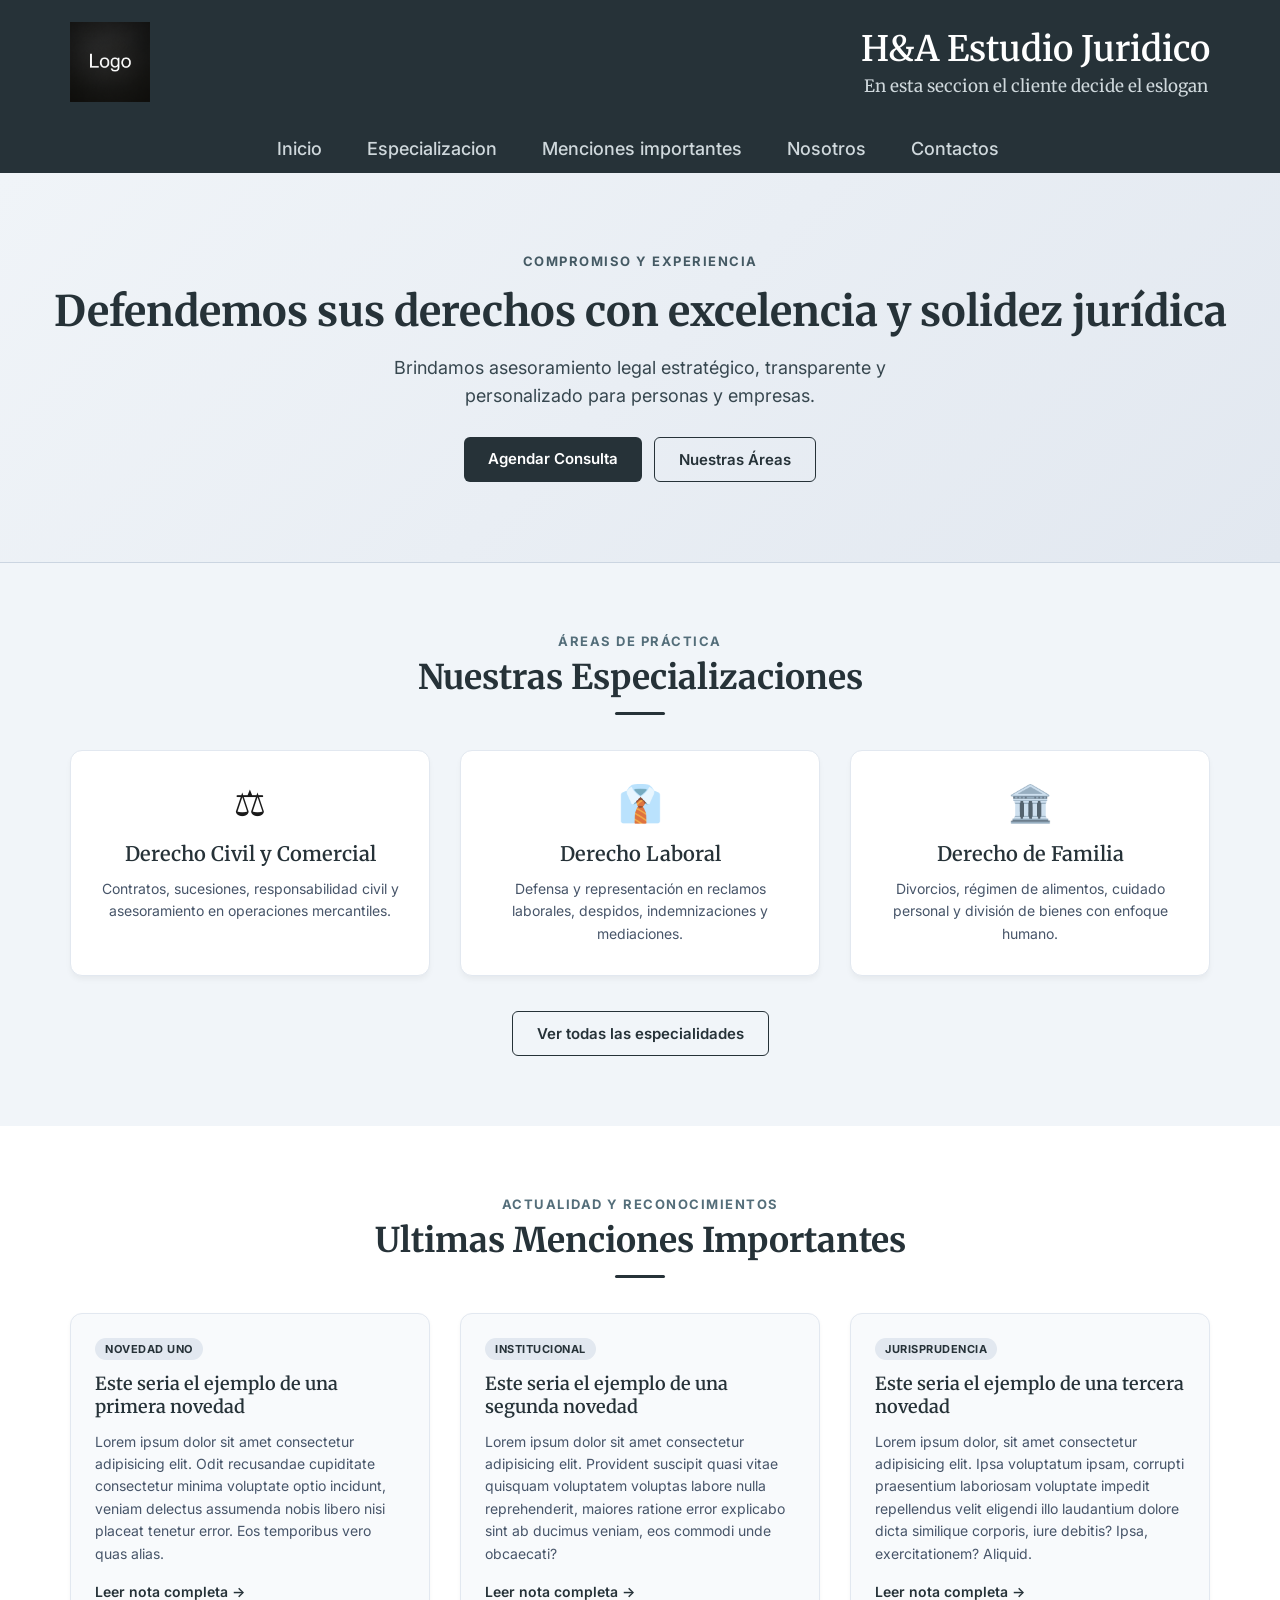
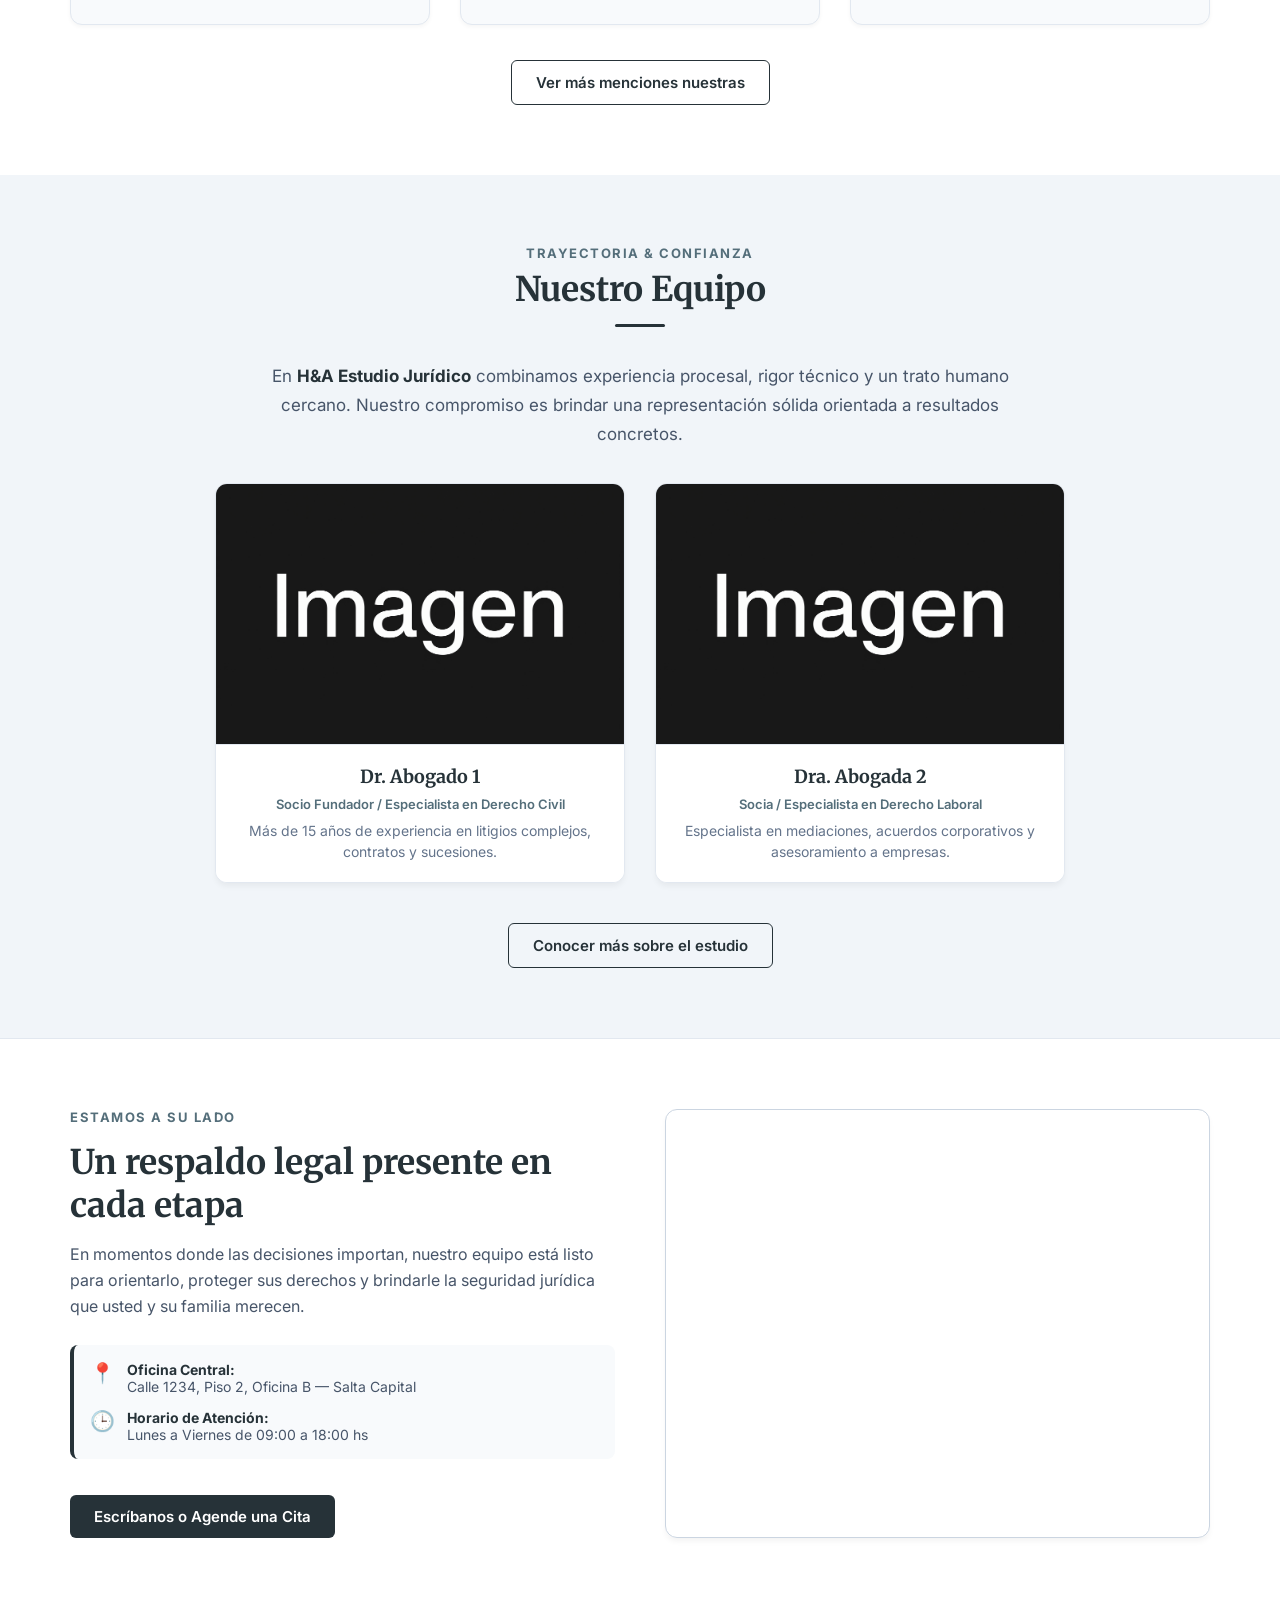
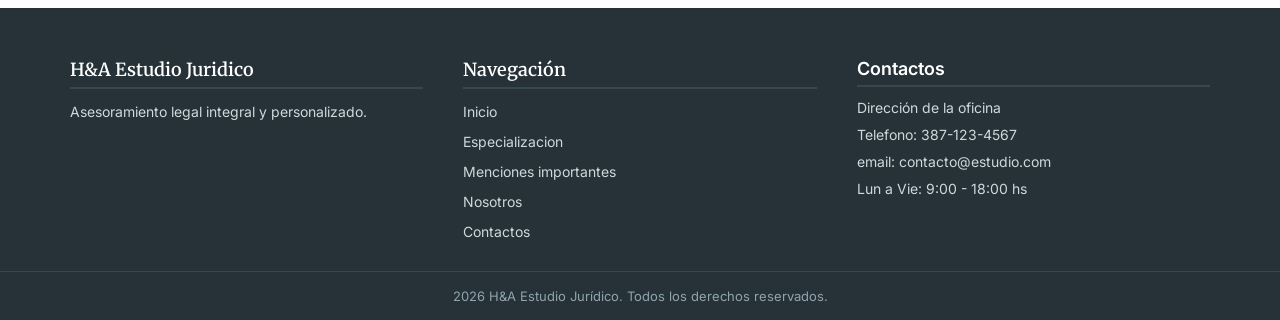
==== index.html @ c3a7819d "Solo cambio de carpetas" ====
<!DOCTYPE html>
<html lang="es">
<head>
    <meta charset="UTF-8">
    <meta name="viewport" content="width=device-width, initial-scale=1.0">
    <link rel="preconnect" href="https://fonts.googleapis.com">
    <link rel="preconnect" href="https://fonts.gstatic.com" crossorigin>
    <link href="https://fonts.googleapis.com/css2?family=Inter:wght@400;500;600&family=Merriweather:wght@400;700&display=swap" rel="stylesheet">
    <link rel="stylesheet" href="css/style.css">
    <title>HyA Estudio Juridico</title>
</head>
<body>
    <!--Header-->
    <header class="main-header">
        <div class="header-top">
            <div class="logo-container">
                <img src="images/Logo.jpeg" alt="Logo">
                <div class="titles">
                    <h1>H&A Estudio Juridico</h1>
                    <h2>En esta seccion el cliente decide el eslogan</h2>
                </div>
            </div>
        </div>
        <nav class="main-nav">
            <ul>
                <li><a href="" title="Enlace a Inicio">Inicio</a></li>
                <li><a href="" title="Enlace a Especializacion">Especializacion</a></li>
                <li><a href="" title="Enlace a Menciones Importantes">Menciones importantes</a></li>
                <li><a href="" title="Enlace a Nosotros">Nosotros</a></li>
                <li><a href="" title="Enlace a Contactos">Contactos</a></li>
            </ul>
        </nav>
    </header>

    <!--Cuerpo del sitio web-->
    <main>
    <!--Seccion hero de inicio-->
        <section class="hero" id="inicio">
            <div class="hero-container">
                <!--Cuerpo principal de atencion-->
                <div class="hero-content">
                    <span class="hero-tagline">Compromiso y Experiencia</span>
                    <h2 class="hero-title">Defendemos sus derechos con excelencia y solidez jurídica</h2>
                    <p class="hero-description">Brindamos asesoramiento legal estratégico, transparente y personalizado para personas y empresas.</p>
                    <!--Botones de accion-->
                    <div class="hero-actions">
                        <a href="#contacto" class="btn btn-primary">Agendar Consulta</a>
                        <a href="#especializacion" class="btn btn-secondary">Nuestras Áreas</a>
                    </div>
                </div>
            </div>
        </section>
        <!--Seccion de especializaciones-->
        <section class="services-preview-section">
            <div class="section-container">
                <div class="section-header">
                <span class="section-subtitle">Áreas de Práctica</span>
                <h2 class="section-title">Nuestras Especializaciones</h2>
                <div class="title-divider"></div>
            </div>
                <!-- Grilla con las áreas principales -->
                 <div class="services-grid">
                    <article class="service-card">
                        <div class="service-icon">⚖️</div>
                        <h3 class="service-title">Derecho Civil y Comercial</h3>
                        <p class="service-text">Contratos, sucesiones, responsabilidad civil y asesoramiento en operaciones mercantiles.</p>
                    </article>

                    <article class="service-card">
                        <div class="service-icon">👔</div>
                        <h3 class="service-title">Derecho Laboral</h3>
                        <p class="service-text">Defensa y representación en reclamos laborales, despidos, indemnizaciones y mediaciones.</p>
                    </article>

                    <article class="service-card">
                        <div class="service-icon">🏛️</div>
                        <h3 class="service-title">Derecho de Familia</h3>
                        <p class="service-text">Divorcios, régimen de alimentos, cuidado personal y división de bienes con enfoque humano.</p>
                    </article>
                </div>
                <!--Botón a la pagina especializacion-->
                <div class="section-cta-center">
                        <a href="especializacion.html" class="btn btn-secondary">Ver todas las especialidades</a>
                </div>
            </div>
        </section>
        <!--Seccion de menciones importantes-->
        <section class="mentions-preview-section" id="menciones">
        <div class="section-container"> 
            <!-- Encabezado de sección unificado -->
            <div class="section-header">
                <span class="section-subtitle">Actualidad y Reconocimientos</span>
                <h2 class="section-title">Ultimas Menciones Importantes</h2>
                <div class="title-divider"></div>
            </div>
            <!-- Grilla de Tarjetas -->
            <div class="mentions-grid">
                <!-- Tarjeta 1 -->
                <article class="mention-card">
                    <span class="card-badge">Novedad uno</span>
                    <h3 class="card-title">Este seria el ejemplo de una primera novedad</h3>
                    <p class="card-text">
                        Lorem ipsum dolor sit amet consectetur adipisicing elit. Odit recusandae cupiditate consectetur minima voluptate optio incidunt, veniam delectus assumenda nobis libero nisi placeat tenetur error. Eos temporibus vero quas alias.
                    </p>
                    <a href="menciones.html" class="card-link">Leer nota completa &rarr;</a>
                </article>

                <!-- Tarjeta 2 -->
                <article class="mention-card">
                    <span class="card-badge">Institucional</span>
                    <h3 class="card-title">Este seria el ejemplo de una segunda novedad</h3>
                    <p class="card-text">Lorem ipsum dolor sit amet consectetur adipisicing elit. Provident suscipit quasi vitae quisquam voluptatem voluptas labore nulla reprehenderit, maiores ratione error explicabo sint ab ducimus veniam, eos commodi unde obcaecati?
                    </p>
                    <a href="menciones.html" class="card-link">Leer nota completa &rarr;</a>
                </article>

                <!-- Tarjeta 3 -->
                <article class="mention-card">
                    <span class="card-badge">Jurisprudencia</span>
                    <h3 class="card-title">Este seria el ejemplo de una tercera novedad</h3>
                    <p class="card-text">
                        Lorem ipsum dolor, sit amet consectetur adipisicing elit. Ipsa voluptatum ipsam, corrupti praesentium laboriosam voluptate impedit repellendus velit eligendi illo laudantium dolore dicta similique corporis, iure debitis? Ipsa, exercitationem? Aliquid.
                    </p>
                    <a href="menciones.html" class="card-link">Leer nota completa &rarr;</a>
                </article>

            </div>

            <!-- Botón que conducirá a la página de Menciones completa -->
            <div class="section-cta-center">
                <a href="menciones.html" class="btn btn-secondary">Ver más menciones nuestras</a>
            </div>

        </div>
    </section>

    <!--Seccion de Nosotros-->
    <section class="about-preview-section" id="nosotros">
        <div class="section-container">
            
            <div class="section-header">
                <span class="section-subtitle">Trayectoria & Confianza</span>
                <h2 class="section-title">Nuestro Equipo</h2>
                <div class="title-divider"></div>
            </div>

            <!-- Presentación Institucional Breve -->
            <div class="about-intro">
                <p>
                    En <strong>H&A Estudio Jurídico</strong> combinamos experiencia procesal, rigor técnico y un trato humano cercano. Nuestro compromiso es brindar una representación sólida orientada a resultados concretos.
                </p>
            </div>
            <!-- Grilla de Abogados / Socios -->
            <div class="team-grid">
                <!-- Perfil 1 -->
                <article class="team-card">
                    <div class="team-image-placeholder">
                        <img src="images/Imagen.jpeg" alt="">
                    </div>
                    <div class="team-info">
                        <h3 class="team-name">Dr. Abogado 1</h3>
                        <span class="team-role">Socio Fundador / Especialista en Derecho Civil</span>
                        <p class="team-desc">
                            Más de 15 años de experiencia en litigios complejos, contratos y sucesiones.
                        </p>
                    </div>
                </article>

                <!-- Perfil 2 -->
                <article class="team-card">
                    <div class="team-image-placeholder">
                        <img src="images/Imagen.jpeg" alt="">
                        
                    </div>
                    <div class="team-info">
                        <h3 class="team-name">Dra. Abogada 2</h3>
                        <span class="team-role">Socia / Especialista en Derecho Laboral</span>
                        <p class="team-desc">
                            Especialista en mediaciones, acuerdos corporativos y asesoramiento a empresas.
                        </p>
                    </div>
                </article>

            </div>

            <!-- Botón hacia la página completa -->
            <div class="section-cta-center">
                <a href="nosotros.html" class="btn btn-secondary">Conocer más sobre el estudio</a>
            </div>

        </div>
    </section>

    <!--Seccion de contacto y cierre-->
    <section class="location-closing-section" id="ubicacion">
        <div class="section-container">
            <div class="location-closing-grid">
                <!-- Columna 1: Mensaje institucional, Horarios y Botón -->
                <div class="closing-info">
                    <span class="section-subtitle">Estamos a su lado</span>
                    <h2 class="closing-title">Un respaldo legal presente en cada etapa</h2>
                    <p class="closing-desc">
                        En momentos donde las decisiones importan, nuestro equipo está listo para orientarlo, proteger sus derechos y brindarle la seguridad jurídica que usted y su familia merecen.
                    </p>
                    <!-- Tarjetas de datos rápidos -->
                    <div class="closing-details">
                        <div class="detail-item">
                            <span class="detail-icon">📍</span>
                            <div>
                                <strong>Oficina Central:</strong>
                                <p>Calle 1234, Piso 2, Oficina B — Salta Capital</p>
                            </div>
                        </div>
                        <div class="detail-item">
                            <span class="detail-icon">🕒</span>
                            <div>
                                <strong>Horario de Atención:</strong>
                                <p>Lunes a Viernes de 09:00 a 18:00 hs</p>
                            </div>
                        </div>
                    </div>
                    <div class="closing-action">
                        <a href="contacto.html" class="btn btn-primary">Escríbanos o Agende una Cita</a>
                    </div>
                </div>
                <!-- Columna 2: Mapa interactivo / responsivo -->
                <div class="map-wrapper">
                    <!-- Iframe de Google Maps integrado de forma responsive -->
                    <iframe 
                        title="Ubicación de H&A Estudio Jurídico"
                        src="https://www.google.com/maps/embed?pb=!1m18!1m12!1m3!1d3622.1462061989417!2d-65.4128!3d-24.7865!2m3!1f0!2f0!3f0!3m2!1i1024!2i768!4f13.1!3m3!1m2!1s0x0%3A0x0!2zMjTCsDQ3JzExLjQiUyA2NcKwMjQnNDYuMSJX!5e0!3m2!1ses!2sar!4v1620000000000!5m2!1ses!2sar" 
                        class="map-frame" 
                        allowfullscreen="" 
                        loading="lazy" 
                        referrerpolicy="no-referrer-when-downgrade">
                    </iframe>
                </div>

            </div>

        </div>
    </section>

    </main>
    <!--Footer-->
    <footer class="main-footer">
        <div class="footer-container">
            <!--Columna 1-->
            <div class="footer-col">
                <h3 class="footer-title">H&A Estudio Juridico</h3>
                <p class="footer-text">Asesoramiento legal integral y personalizado.</p>
            </div>
            <!--Columna 2-->
            <div class="footer-col">
                <h3 class="footer-title">Navegación</h3>
                <ul class="footer-links">
                    <li><a href="">Inicio</a></li>
                    <li><a href="">Especializacion</a></li>
                    <li><a href="">Menciones importantes</a></li>
                    <li><a href="">Nosotros</a></li>
                    <li><a href="">Contactos</a></li>
                </ul>
            </div>
            <!--Columna 3-->
            <div class="footer-col">
                <div class="footer-title">Contactos</div>
                <ul class="footer-contact">
                    <li>Dirección de la oficina</li>
                    <li>Telefono: 387-123-4567</li>
                    <li>email: contacto@estudio.com</li>
                    <li>Lun a Vie: 9:00 - 18:00 hs</li>
                </ul>
            </div>
        </div>
        <!--Parte de derechos reservados-->
        <div class="footer-bottom">
            <p>2026 H&A Estudio Jurídico. Todos los derechos reservados.</p>
        </div>
    </footer>
    </body>
</html>
---- css/style.css ----
/*CONFIGURACIÓN GENERAL*/

* {
    box-sizing: border-box;
    margin: 0;
    padding: 0;
}
:root {
    /* Centralizo colores y fuentes para facilitar cambios globales */
    --color-primary: #263238;
    --color-primary-light: #263238ab;
    --color-bg-header: #959595;
    --color-white: #ffffff;
    --font-heading: 'Merriweather', Georgia, serif;       /* Para h1, h2, h3 y títulos */
    --font-body: 'Inter', system-ui, -apple-system, sans-serif; /* Para párrafos, enlaces y botones */
}

body {
    font-family: var(--font-body);
    background-color:var(--color-white);
    color: #1a1a1a;
    min-height: 100vh;
    display: flex;
    flex-direction: column;
}
h1, h2, h3, .section-title, .hero-title {
    font-family: var(--font-heading);
}
main{
    flex: 1;
}

/*HEADER*/

.main-header {
    width: 100%;
    background-color: var(--color-primary);
    /*border-bottom: 1px solid #a7b450;*/
}


/*PARTE SUPERIOR*/

.header-top {
    max-width: 100%;
    margin: 0 auto;
    padding: 16px 20px;
}

.logo-container {
    display: flex;
    flex-direction: column;
    align-items: center;
    text-align: center;
    gap: 12px;
}

.logo-container img {
    width: 65px;
    height: 65px;
    object-fit: contain;
}


/*TÍTULOS*/
/*Contenedor de titulo y eslogan*/
.titles {
    display: flex;
    flex-direction: column;
    align-items: center;
    text-align: center;
    gap: 4px;
}

.titles h1 {
    font-size: 24px;
    font-weight: 600;
    color: var(--color-white);
    }

.titles h2 {
    font-size: 14px;
    font-weight: 400;
    color: #cfd8dc;
}


/*NAVEGACIÓN*/

.main-nav {
    /*border-top: 1px solid #a7b450;*/
}

.main-nav ul {
    width: 100%;
    margin: 0 auto;
    padding: 0 10px 10px;

    display: flex;
    flex-direction: column;
    align-items: center;
    list-style: none;
    gap: 5px;
}

.main-nav li {
    width: 100%;
    text-align: center;
}

.main-nav a {
    display: block;
    padding: 10px 16px;
    color: #cfd8dc;
    text-decoration: none;
    font-size: 16px;
    font-weight: 500;
    transition: background-color 0.2s ease, color 0.2 ease;
}

.main-nav a:hover {
    color: var(--color-white);
    background-color: var(--color-primary);
}

/*Seccion Hero*/
.hero {
    width: 100%;
    background: linear-gradient(135deg, #f0f4f8 0%, #e2e8f0 100%);
    padding: 50px 20px;
    border-bottom: 1px solid #cbd5e1;
}
.hero-container{
    width: 100%;
    margin: 0 auto;
}
.hero-content{
    display: flex;
    flex-direction: column;
    align-items: center;
    text-align: center;
    gap: 16px;
}
.hero-tagline {
    font-size: 13px;
    font-weight: 700;
    text-transform: uppercase;
    letter-spacing: 1.5px;
    color: #455a64;          /* Tono secundario elegante */
}

.hero-title {
    font-size: 26px;
    font-weight: 700;
    line-height: 1.25;
    color: var(--color-primary);
}

.hero-description {
    font-size: 15px;
    line-height: 1.6;
    color: #37474f;
    max-width: 600px;
}

/* Contenedor de Botones */
.hero-actions {
    display: flex;
    flex-direction: column; /* Botones apilados en celular para facilitar el toque */
    width: 100%;
    gap: 12px;
    margin-top: 10px;
}

/* Estilos base de botones reutilizables */
.btn {
    display: inline-block;
    padding: 12px 24px;
    font-size: 15px;
    font-weight: 600;
    text-decoration: none;
    border-radius: 6px;
    text-align: center;
    transition: transform 0.2s ease, background-color 0.2s ease, color 0.2s ease;
}

.btn:active {
    transform: scale(0.98); /* Microinteracción táctil al presionar */
}

/* Botón primario (destacado) */
.btn-primary {
    background-color: var(--color-primary);
    color: var(--color-white);
}

.btn-primary:hover {
    background-color: #1a2327;
}

/* Botón secundario (bordeado) */
.btn-secondary {
    background-color: transparent;
    color: var(--color-primary);
    border: 1.5px solid var(--color-primary);
}

.btn-secondary:hover {
    background-color: var(--color-primary);
    color: var(--color-white);
}

/*Prevista de especialidades en inicio*/
.services-preview-section {
    width: 100%;
    background-color: #f1f5f9; /* Tono de fondo alternado para separar visualmente */
}
.section-container {
    width: 100%;
    margin: 0 auto;
    padding: 50px 20px;
}

.section-header {
    text-align: center;
    margin-bottom: 35px;
    display: flex;
    flex-direction: column;
    align-items: center; /* Centra el subtítulo, título y la barrita */
    gap: 8px;
}

.section-subtitle {
    font-size: 13px;
    font-weight: 700;
    text-transform: uppercase; /* Fuerza el texto a mayúsculas */
    letter-spacing: 1.5px;
    color: #546e7a;
}

.section-title {
    font-size: 26px;
    font-weight: 700;
    color: var(--color-primary);
    line-height: 1.2;
}

/* Línea decorativa debajo del título */
.title-divider {
    width: 50px;
    height: 3px;
    background-color: var(--color-primary);
    border-radius: 2px;
    margin-top: 6px;
}
.services-grid {
    display: flex;
    flex-direction: column;
    gap: 20px;
    margin-bottom: 35px;
}

.service-card {
    background-color: var(--color-white);
    padding: 30px 24px;
    border-radius: 12px;
    border: 1px solid #e2e8f0;
    box-shadow: 0 4px 6px -1px rgba(0, 0, 0, 0.05);
    display: flex;
    flex-direction: column;
    align-items: center;
    text-align: center;
    gap: 12px;
    transition: transform 0.2s ease, box-shadow 0.2s ease;
}

.service-card:hover {
    transform: translateY(-4px);
    box-shadow: 0 10px 15px -3px rgba(0, 0, 0, 0.1);
}

.service-icon {
    font-size: 36px;
    margin-bottom: 4px;
}

.service-title {
    font-size: 20px;
    font-weight: 600;
    color: var(--color-primary);
}

.service-text {
    font-size: 14px;
    color: #475569;
    line-height: 1.6;
}

.section-cta-center {
    display: flex;
    justify-content: center;
    width: 100%;
}

/*Seccion de menciones index*/
.mentions-preview-section {
    width: 100%;
    background-color: var(--color-white); /* Alterna a blanco tras el fondo gris de Especialidades */
}

.mentions-grid {
    display: flex;
    flex-direction: column; /* Columna única en móviles */
    gap: 20px;
    margin-bottom: 35px;
}

.mention-card {
    background-color: #f8fafc;
    border: 1px solid #e2e8f0;
    border-radius: 12px;
    padding: 24px;
    display: flex;
    flex-direction: column;
    align-items: flex-start; /* Alinea los textos a la izquierda dentro de la card */
    gap: 12px;
    box-shadow: 0 2px 4px rgba(0, 0, 0, 0.04);
    transition: transform 0.2s ease, box-shadow 0.2s ease, border-color 0.2s ease;
}

.mention-card:hover {
    transform: translateY(-4px);
    box-shadow: 0 10px 15px -3px rgba(0, 0, 0, 0.08);
    border-color: #cbd5e1;
}

/* Etiqueta de categoría superior */
.card-badge {
    font-size: 11px;
    font-weight: 700;
    text-transform: uppercase;
    letter-spacing: 0.5px;
    color: var(--color-primary);
    background-color: #e2e8f0;
    padding: 4px 10px;
    border-radius: 20px;
}

.card-title {
    font-size: 18px;
    font-weight: 600;
    color: var(--color-primary);
    line-height: 1.3;
}

.card-text {
    font-size: 14px;
    color: #475569;
    line-height: 1.6;
    flex-grow: 1; /* Asegura que el enlace quede alineado al fondo */
}

.card-link {
    font-size: 14px;
    font-weight: 600;
    color: var(--color-primary);
    text-decoration: none;
    display: inline-flex;
    align-items: center;
    gap: 6px;
    margin-top: 6px;
    transition: color 0.2s ease, gap 0.2s ease;
}

.card-link:hover {
    color: #000000;
    gap: 10px; /* Microinteracción al desplazar la flecha */
}

/*Seccion de nosotros index*/
.about-preview-section {
    width: 100%;
    background-color: #f1f5f9; /* Fondo gris claro alternado */
}

.about-intro {
    max-width: 750px;
    margin: 0 auto 35px;
    text-align: center;
    font-size: 15px;
    line-height: 1.7;
    color: #475569;
}

.about-intro strong {
    color: var(--color-primary);
}

.team-grid {
    display: flex;
    flex-direction: column; /* Columna en móviles */
    gap: 24px;
    margin-bottom: 35px;
}

.team-card {
    background-color: var(--color-white);
    border-radius: 12px;
    border: 1px solid #e2e8f0;
    overflow: hidden;      /* Mantiene la foto encuadrada en los bordes redondeados */
    box-shadow: 0 4px 6px -1px rgba(0, 0, 0, 0.05);
    display: flex;
    flex-direction: column;
    transition: transform 0.2s ease, box-shadow 0.2s ease;
}

.team-card:hover {
    transform: translateY(-4px);
    box-shadow: 0 10px 15px -3px rgba(0, 0, 0, 0.1);
}

/* Espacio reservado para las fotos hasta que el cliente las envíe */
.team-image-placeholder {
    width: 100%;
    height: 220px;
    background-color: #cbd5e1;
    overflow: hidden; /* Corta cualquier excedente de la imagen */
}

.team-image-placeholder img {
    width: 100%;
    height: 100%;
    object-fit: cover; /* Ajusta y recorta la foto proporcionalmente sin deformarla */
    display: block;
}

.team-info {
    padding: 20px;
    background-color: var(--color-white);
    display: flex;
    flex-direction: column;
    gap: 8px;
    text-align: center;
    border-top: 1px solid #e2e8f0;
}
.team-name {
    font-size: 18px;
    font-weight: 700;
    color: var(--color-primary);
}

.team-role {
    font-size: 13px;
    font-weight: 600;
    color: #546e7a;
}

.team-desc {
    font-size: 14px;
    color: #64748b;
    line-height: 1.5;
}

/*Seccion contacto de index*/
.location-closing-section {
    width: 100%;
    background-color: var(--color-white);
    border-top: 1px solid #e2e8f0;
}

.location-closing-grid {
    display: flex;
    flex-direction: column; /* Apilado en móvil: texto arriba, mapa abajo */
    gap: 36px;
}

/* Columna de Información */
.closing-info {
    display: flex;
    flex-direction: column;
    gap: 16px;
}

.closing-title {
    font-size: 26px;
    font-weight: 700;
    color: var(--color-primary);
    line-height: 1.25;
}

.closing-desc {
    font-size: 15px;
    line-height: 1.6;
    color: #475569;
}

/* Bloques de Oficina y Horario */
.closing-details {
    display: flex;
    flex-direction: column;
    gap: 14px;
    margin: 10px 0;
    padding: 16px;
    background-color: #f8fafc;
    border-radius: 8px;
    border-left: 4px solid var(--color-primary);
}

.detail-item {
    display: flex;
    align-items: flex-start;
    gap: 12px;
}

.detail-icon {
    font-size: 20px;
    line-height: 1;
    margin-top: 2px;
}

.detail-item strong {
    display: block;
    font-size: 14px;
    color: var(--color-primary);
}

.detail-item p {
    font-size: 14px;
    color: #475569;
    margin: 0;
}

.closing-action {
    margin-top: 10px;
}

/* Contenedor del Mapa */
.map-wrapper {
    width: 100%;
    height: 320px;
    border-radius: 12px;
    overflow: hidden;
    border: 1px solid #cbd5e1;
    box-shadow: 0 4px 6px -1px rgba(0, 0, 0, 0.05);
}

.map-frame {
    width: 100%;
    height: 100%;
    border: none;
    display: block;
}

/*FOOTER BASE (MOBILE FIRST)*/

.main-footer {
    width: 100%;
    background-color: var(--color-primary); /* Fondo oscuro corporativo */
    color: var(--color-white);
    /*margin-top: 40px;*/                       /* Separación respecto al contenido superior */
}

.footer-container {
    width: 100%;
    padding: 40px 20px 20px;
    /* Layout en móvil: columnas apiladas verticalmente*/
    display: flex;
    flex-direction: column;
    gap: 30px;
}

.footer-col {
    display: flex;
    flex-direction: column;
    gap: 12px;
}

.footer-title {
    font-size: 18px;
    font-weight: 600;
    color: var(--color-white);
    border-bottom: 2px solid #37474f;     /* Línea sutil decorativa bajo cada título */
    padding-bottom: 6px;
    display: inline-block;
}

.footer-text {
    font-size: 14px;
    line-height: 1.6;
    color: #cfd8dc;                        /* Gris claro para no cansar la vista */
}

/* Enlaces del footer */
.footer-links,
.footer-contact {
    list-style: none;
    display: flex;
    flex-direction: column;
    gap: 10px;
}

.footer-links a {
    color: #cfd8dc;
    text-decoration: none;
    font-size: 14px;
    transition: color 0.2s ease, padding-left 0.2s ease;
}

/* Microinteracción al pasar el mouse o tocar */
.footer-links a:hover {
    color: var(--color-white);
    padding-left: 4px;                     /* Pequeño desplazamiento interactivo */
}

/* Lista de contacto */
.footer-contact li {
    font-size: 14px;
    color: #cfd8dc;
    display: flex;
    align-items: center;
    gap: 8px;
}

/* Barra inferior */
.footer-bottom {
    border-top: 1px solid #37474f;        /* Separador visual */
    padding: 16px 20px;
    text-align: center;
}

.footer-bottom p {
    font-size: 13px;
    color: #90a4ae;
}

/*Terminamos el mobile first y aplicamos cambios a pantallas grandes*/

/* A partir de 768px (Tablets y Desktop) */
@media (min-width: 768px) {

    .header-top {
        max-width: 1200px;
        padding: 22px 30px;
    }

    /* Cambiamos el layout a fila: Logo a la izquierda, títulos a la derecha */
    .logo-container {
        flex-direction: row;
        justify-content: space-between;
    }

    .logo-container img {
        width: 80px;
        height: 80px;
    }

    /* Títulos crecen y se mantienen centrados el uno con el otro */
    .titles h1 {
        font-size: 35px;
    }

    .titles h2 {
        font-size: 17px;
    }

    /* La barra de navegación pasa de lista vertical a fila horizontal centrada */
    .main-nav ul {
        max-width: 1200px;
        flex-direction: row;
        justify-content: center;
        padding: 0 30px;
        gap: 0;
    }

    .main-nav li {
        width: auto;
        margin-right: 5px;
    }

    .main-nav a {
        padding: 14px 20px;
        font-size: 18px;
    }

    .main-nav a:hover {
        border-radius: 20px;
    }
    /*Seccion Hero*/
    .hero {
        padding: 80px 30px;
    }
    .hero-container {
        max-width: 1200px;
    }
    .hero-title {
        font-size: 42px; /* Tipografía más imponente en escritorio */
    }
    .hero-description {
        font-size: 18px;
    }
    .hero-actions {
        flex-direction: row;       /* Botones uno al lado del otro */
        justify-content: center;
        width: auto;
    }
    .services-grid {
        display: grid;
        grid-template-columns: repeat(3, 1fr);
        gap: 30px;
    }
    .section-container {
        max-width: 1200px;
        padding: 70px 30px;
    }

    .section-title {
        font-size: 34px; /* Agranda el título en desktop */
    }
    .mentions-grid {
        display: grid;
        grid-template-columns: repeat(3, 1fr);
        gap: 30px;
    }

    .about-intro {
        font-size: 17px;
    }

    /* Grilla de 2 columnas centradas para los socios principales */
    .team-grid {
        display: grid;
        grid-template-columns: repeat(2, 1fr);
        max-width: 850px;
        margin: 0 auto 40px;
        gap: 30px;
    }

    .team-image-placeholder {
        height: 260px; /* Un poco más de altura para pantallas de escritorio */
    }

    /*Seccion contacto en index*/
    .location-closing-grid {
        display: grid;
        grid-template-columns: 1fr 1fr; /* Texto a la izquierda, Mapa a la derecha */
        align-items: center;
        gap: 50px;
    }

    .closing-title {
        font-size: 34px;
    }

    .closing-desc {
        font-size: 16px;
    }

    .map-wrapper {
        height: 100%;
        min-height: 380px; /* Altura generosa a la par del contenido */
    }
    /*Seccion Footer*/
    .footer-container {
        max-width: 1200px;
        margin: 0 auto;
        padding: 50px 30px 30px;
        
        /* En pantallas grandes: distribuye las 3 columnas en una fila */
        flex-direction: row;
        justify-content: space-between;
        align-items: flex-start;
        gap: 40px;
    }

    .footer-col {
        flex: 1; /* Cada una de las 3 columnas toma el mismo ancho disponible */
    }
}
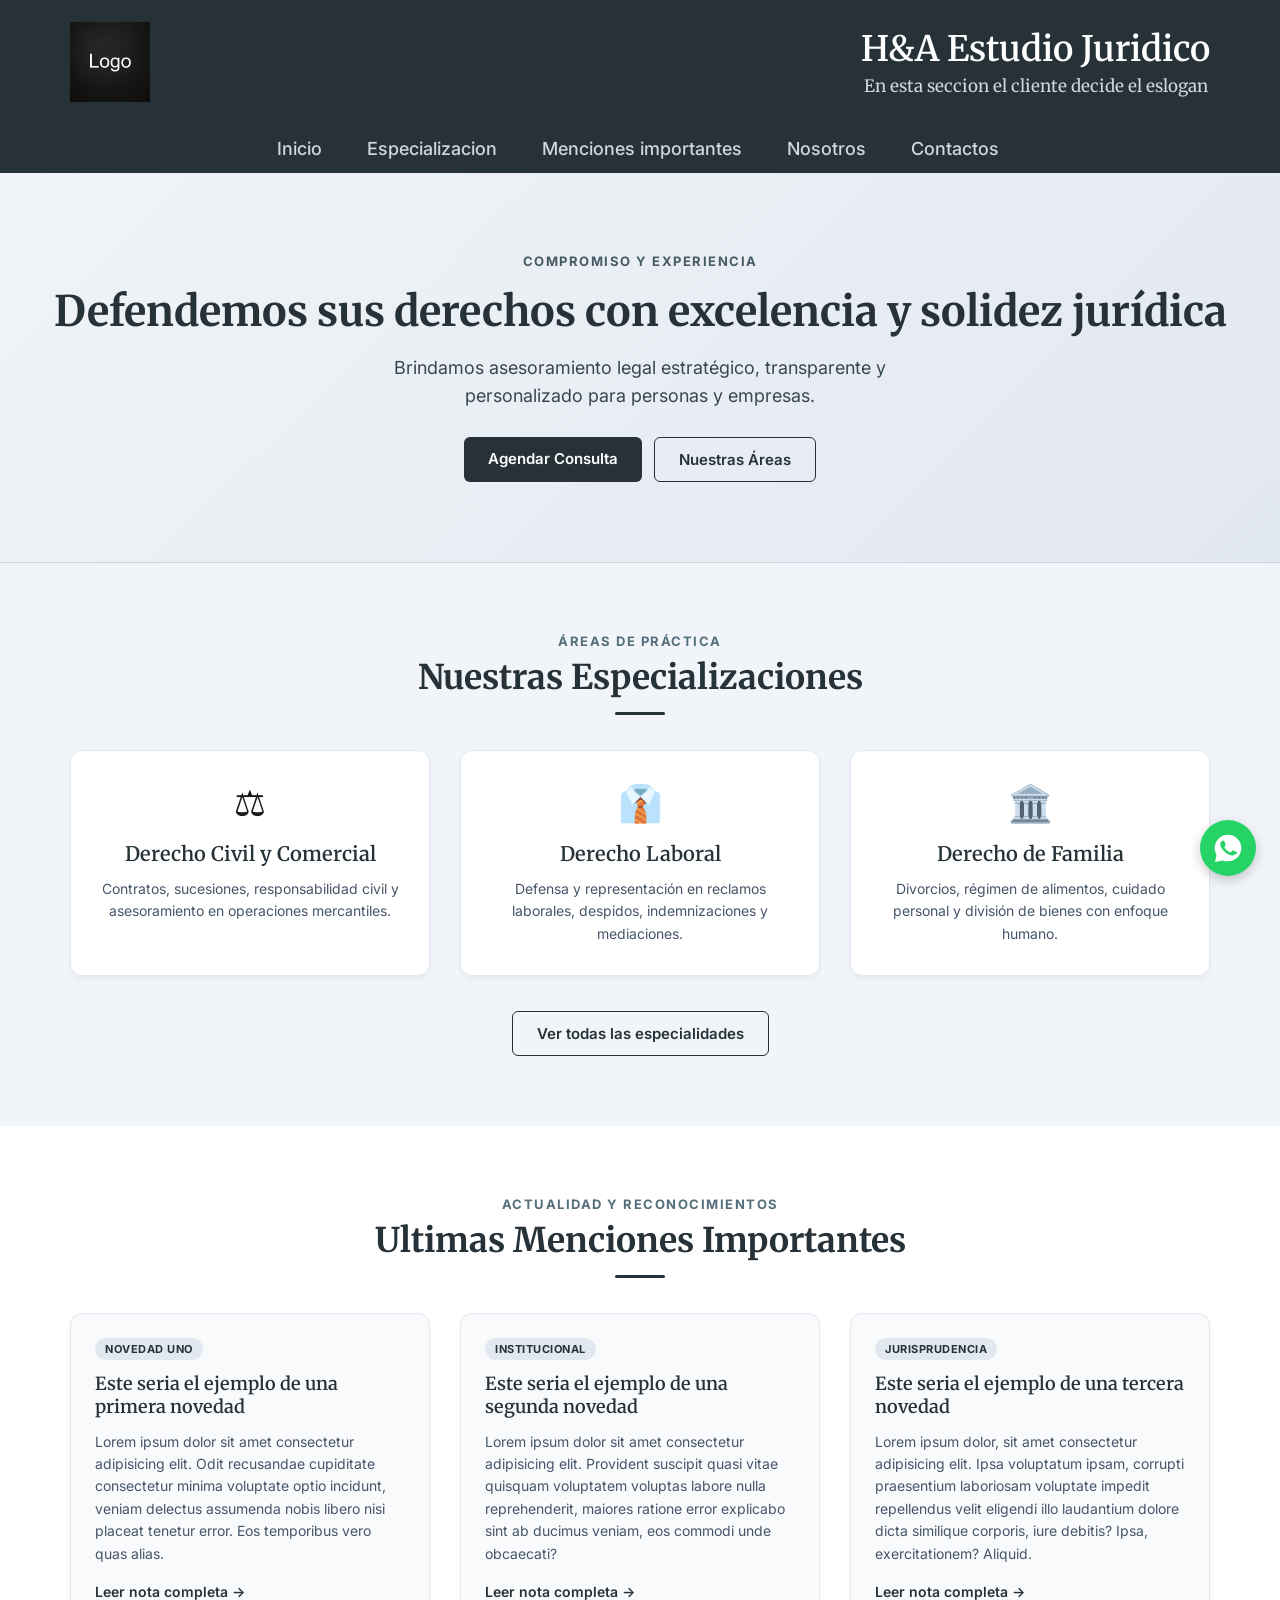
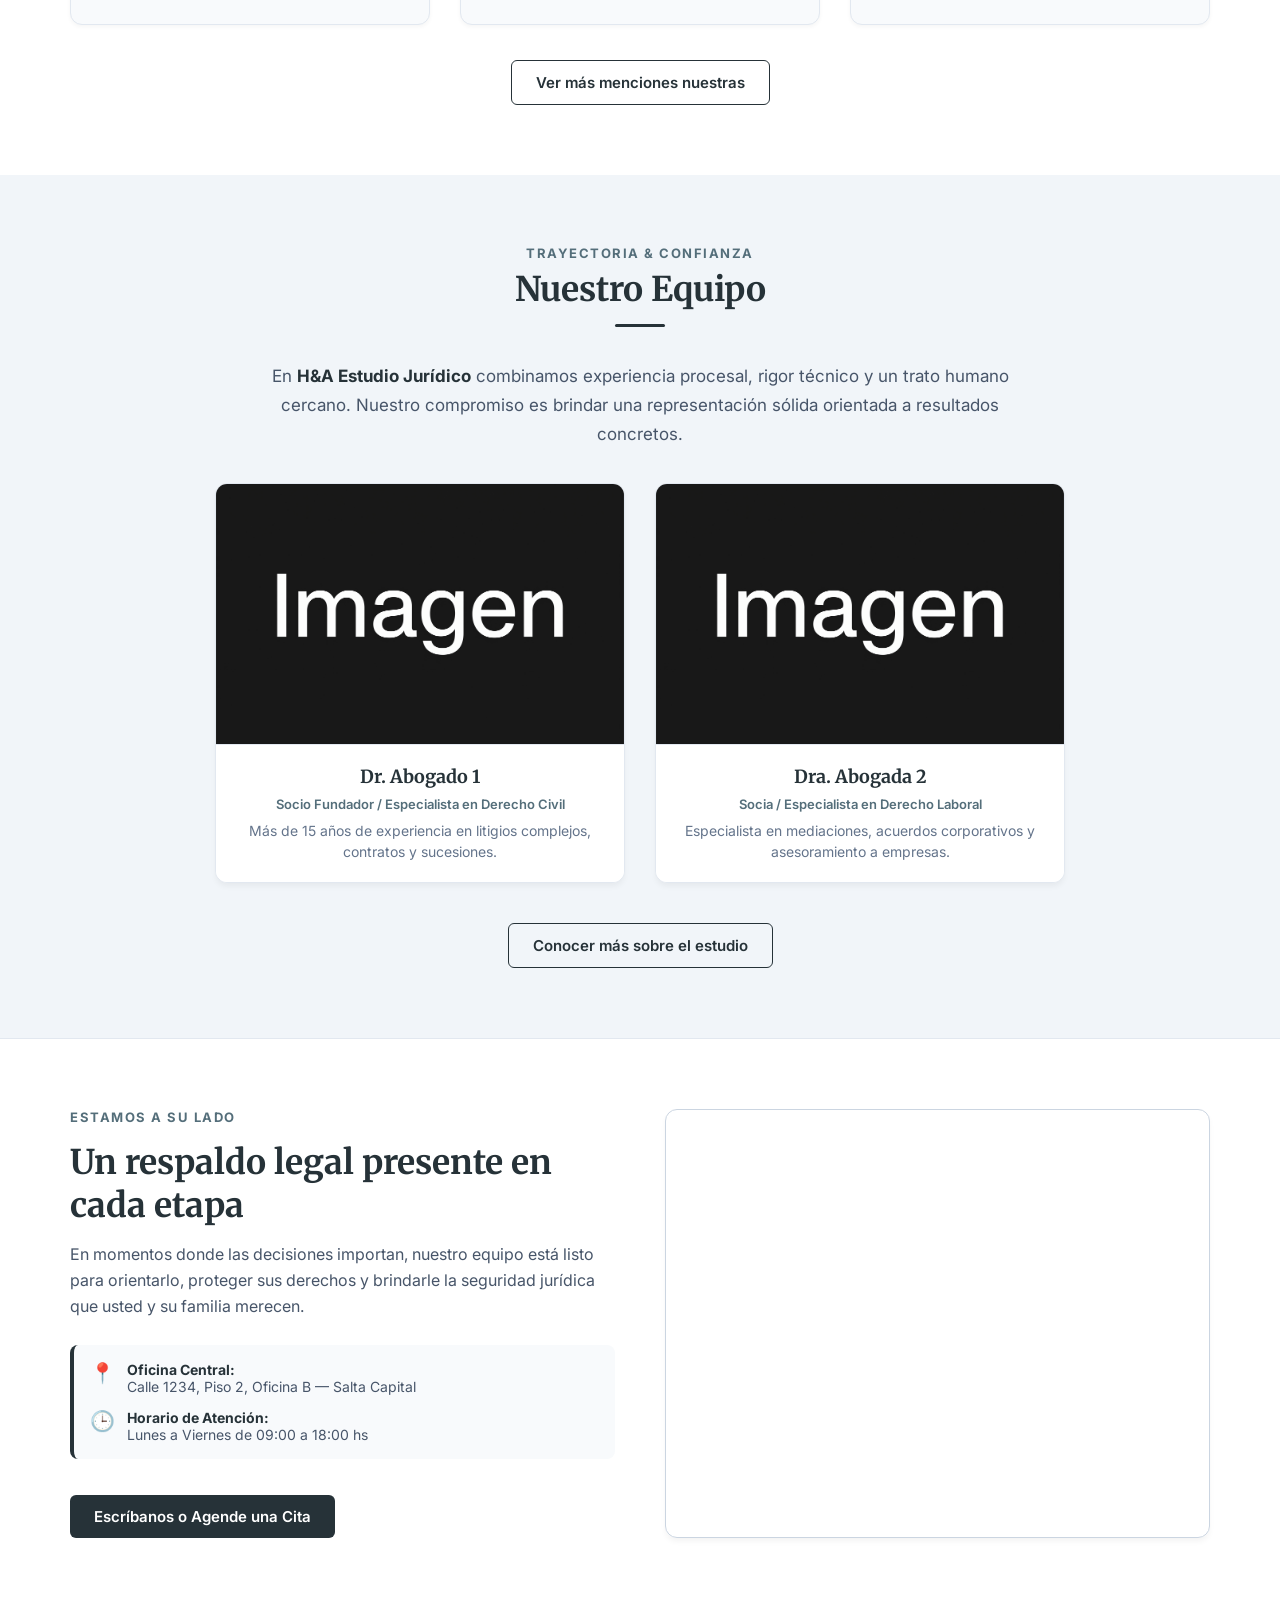
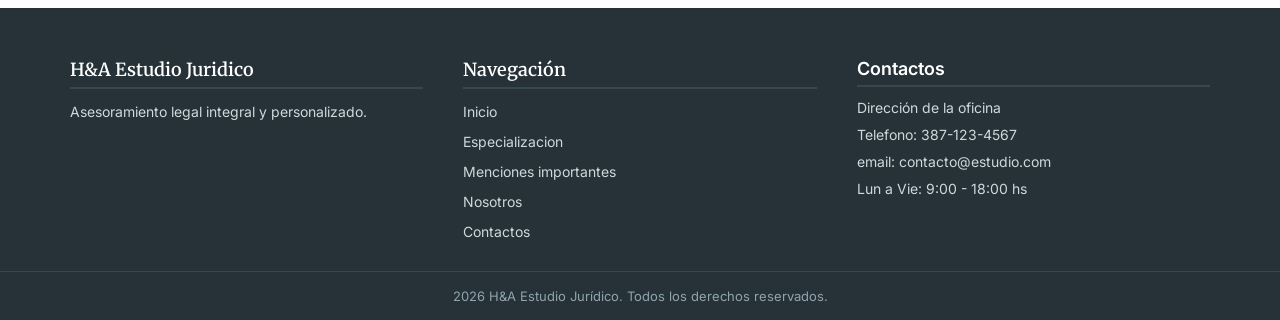
==== commit 9f3a1229: "Menu Desplegable y boton flotante Wpp" ====
--- a/index.html
+++ b/index.html
@@ -20,14 +20,19 @@
                     <h2>En esta seccion el cliente decide el eslogan</h2>
                 </div>
             </div>
-        </div>
-        <nav class="main-nav">
+            <button class="menu-toggle" id="menuToggle" aria-label="Abrir menu de navegacion" aria-expanded="false">
+                <span class="bar"></span>
+                <span class="bar"></span>
+                <span class="bar"></span>
+            </button>
+        </div>
+        <nav class="main-nav" id="mainNav">
             <ul>
-                <li><a href="" title="Enlace a Inicio">Inicio</a></li>
-                <li><a href="" title="Enlace a Especializacion">Especializacion</a></li>
-                <li><a href="" title="Enlace a Menciones Importantes">Menciones importantes</a></li>
-                <li><a href="" title="Enlace a Nosotros">Nosotros</a></li>
-                <li><a href="" title="Enlace a Contactos">Contactos</a></li>
+                <li><a href="index.html" title="Enlace a Inicio">Inicio</a></li>
+                <li><a href="especializacion.html" title="Enlace a Especializacion">Especializacion</a></li>
+                <li><a href="menciones.html" title="Enlace a Menciones Importantes">Menciones importantes</a></li>
+                <li><a href="nosotros.html" title="Enlace a Nosotros">Nosotros</a></li>
+                <li><a href="contacto.html" title="Enlace a Contactos">Contactos</a></li>
             </ul>
         </nav>
     </header>
@@ -240,7 +245,17 @@
 
         </div>
     </section>
-
+    <!-- Botón flotante de WhatsApp -->
+    <a href="https://wa.me/5493870000000?text=Hola%20H%26A%20Estudio%20Jur%C3%ADdico,%20quisiera%20hacer%20una%20consulta." 
+    class="whatsapp-float" 
+    target="_blank" 
+    rel="noopener noreferrer"
+    aria-label="Contactar por WhatsApp">
+        <!-- Ícono SVG oficial de WhatsApp -->
+        <svg viewBox="0 0 32 32" class="whatsapp-icon" fill="currentColor">
+            <path d="M16.002 2.667C8.64 2.667 2.667 8.64 2.667 16c0 2.473.673 4.793 1.847 6.787L3 30l7.42-1.467A13.26 13.26 0 0016.002 29.333c7.36 0 13.333-5.973 13.333-13.333S23.362 2.667 16.002 2.667zm7.747 18.893c-.32.907-1.587 1.667-2.587 1.88-.693.147-1.6.267-4.64-1-3.88-1.613-6.387-5.56-6.587-5.827-.187-.267-1.587-2.107-1.587-4.027 0-1.92 1.013-2.867 1.373-3.253.36-.387.787-.48 1.053-.48.267 0 .533.003.76.016.24.013.56-.093.88.667.333.787 1.133 2.76 1.227 2.96.107.2.173.44.04.707-.133.267-.2.44-.4.667-.2.24-.427.533-.613.72-.2.2-.413.427-.173.84.24.413 1.067 1.76 2.293 2.853 1.573 1.4 2.907 1.84 3.32 2.04.413.2.667.173.907-.107.24-.28 1.027-1.2 1.307-1.613.28-.413.56-.347.947-.2.387.147 2.453 1.16 2.88 1.373.413.2.693.307.8.48.107.187.107 1.067-.213 1.974z"/>
+        </svg>
+    </a>
     </main>
     <!--Footer-->
     <footer class="main-footer">
@@ -277,5 +292,6 @@
             <p>2026 H&A Estudio Jurídico. Todos los derechos reservados.</p>
         </div>
     </footer>
+    <script src="js/main.js"></script>
     </body>
 </html>
--- a/css/style.css
+++ b/css/style.css
@@ -1,10 +1,11 @@
-/*CONFIGURACIÓN GENERAL*/
+/* CONFIGURACIÓN GENERAL */
 
 * {
     box-sizing: border-box;
     margin: 0;
     padding: 0;
 }
+
 :root {
     /* Centralizo colores y fuentes para facilitar cambios globales */
     --color-primary: #263238;
@@ -17,34 +18,37 @@
 
 body {
     font-family: var(--font-body);
-    background-color:var(--color-white);
+    background-color: var(--color-white);
     color: #1a1a1a;
     min-height: 100vh;
     display: flex;
     flex-direction: column;
 }
+
 h1, h2, h3, .section-title, .hero-title {
     font-family: var(--font-heading);
 }
-main{
+
+main {
     flex: 1;
 }
 
-/*HEADER*/
+/* HEADER */
 
 .main-header {
     width: 100%;
     background-color: var(--color-primary);
-    /*border-bottom: 1px solid #a7b450;*/
-}
-
-
-/*PARTE SUPERIOR*/
+}
+
+/* PARTE SUPERIOR */
 
 .header-top {
     max-width: 100%;
     margin: 0 auto;
     padding: 16px 20px;
+    display: flex;
+    justify-content: space-between; /* Alinea logo a la izquierda y botón a la derecha en móvil */
+    align-items: center;
 }
 
 .logo-container {
@@ -61,9 +65,7 @@
     object-fit: contain;
 }
 
-
-/*TÍTULOS*/
-/*Contenedor de titulo y eslogan*/
+/* TÍTULOS */
 .titles {
     display: flex;
     flex-direction: column;
@@ -76,7 +78,7 @@
     font-size: 24px;
     font-weight: 600;
     color: var(--color-white);
-    }
+}
 
 .titles h2 {
     font-size: 14px;
@@ -84,18 +86,56 @@
     color: #cfd8dc;
 }
 
-
-/*NAVEGACIÓN*/
+/* BOTÓN HAMBURGUESA */
+.menu-toggle {
+    display: flex;
+    flex-direction: column;
+    justify-content: space-around;
+    width: 28px;
+    height: 22px;
+    background: transparent;
+    border: none;
+    cursor: pointer;
+    padding: 0;
+}
+
+.menu-toggle .bar {
+    width: 100%;
+    height: 3px;
+    background-color: var(--color-white);
+    border-radius: 2px;
+    transition: all 0.3s ease;
+}
+
+/* Animación a 'X' cuando el menú se abre */
+.menu-toggle.active .bar:nth-child(1) {
+    transform: translateY(7px) rotate(45deg);
+}
+
+.menu-toggle.active .bar:nth-child(2) {
+    opacity: 0;
+}
+
+.menu-toggle.active .bar:nth-child(3) {
+    transform: translateY(-7px) rotate(-45deg);
+}
+
+/* NAVEGACIÓN (MOBILE FIRST) */
 
 .main-nav {
-    /*border-top: 1px solid #a7b450;*/
+    display: none; /* Oculto por defecto en celulares */
+    width: 100%;
+    border-top: 1px solid rgba(255, 255, 255, 0.1);
+}
+
+.main-nav.active {
+    display: block; /* Se muestra al presionar el botón */
 }
 
 .main-nav ul {
     width: 100%;
     margin: 0 auto;
-    padding: 0 10px 10px;
-
+    padding: 10px 10px 15px;
     display: flex;
     flex-direction: column;
     align-items: center;
@@ -115,7 +155,7 @@
     text-decoration: none;
     font-size: 16px;
     font-weight: 500;
-    transition: background-color 0.2s ease, color 0.2 ease;
+    transition: background-color 0.2s ease, color 0.2s ease;
 }
 
 .main-nav a:hover {
@@ -123,30 +163,33 @@
     background-color: var(--color-primary);
 }
 
-/*Seccion Hero*/
+/* Sección Hero */
 .hero {
     width: 100%;
     background: linear-gradient(135deg, #f0f4f8 0%, #e2e8f0 100%);
     padding: 50px 20px;
     border-bottom: 1px solid #cbd5e1;
 }
-.hero-container{
+
+.hero-container {
     width: 100%;
     margin: 0 auto;
 }
-.hero-content{
+
+.hero-content {
     display: flex;
     flex-direction: column;
     align-items: center;
     text-align: center;
     gap: 16px;
 }
+
 .hero-tagline {
     font-size: 13px;
     font-weight: 700;
     text-transform: uppercase;
     letter-spacing: 1.5px;
-    color: #455a64;          /* Tono secundario elegante */
+    color: #455a64;
 }
 
 .hero-title {
@@ -166,7 +209,7 @@
 /* Contenedor de Botones */
 .hero-actions {
     display: flex;
-    flex-direction: column; /* Botones apilados en celular para facilitar el toque */
+    flex-direction: column;
     width: 100%;
     gap: 12px;
     margin-top: 10px;
@@ -185,10 +228,10 @@
 }
 
 .btn:active {
-    transform: scale(0.98); /* Microinteracción táctil al presionar */
-}
-
-/* Botón primario (destacado) */
+    transform: scale(0.98);
+}
+
+/* Botón primario */
 .btn-primary {
     background-color: var(--color-primary);
     color: var(--color-white);
@@ -198,7 +241,7 @@
     background-color: #1a2327;
 }
 
-/* Botón secundario (bordeado) */
+/* Botón secundario */
 .btn-secondary {
     background-color: transparent;
     color: var(--color-primary);
@@ -210,11 +253,12 @@
     color: var(--color-white);
 }
 
-/*Prevista de especialidades en inicio*/
+/* Prevista de especialidades en inicio */
 .services-preview-section {
     width: 100%;
-    background-color: #f1f5f9; /* Tono de fondo alternado para separar visualmente */
-}
+    background-color: #f1f5f9;
+}
+
 .section-container {
     width: 100%;
     margin: 0 auto;
@@ -226,14 +270,14 @@
     margin-bottom: 35px;
     display: flex;
     flex-direction: column;
-    align-items: center; /* Centra el subtítulo, título y la barrita */
+    align-items: center;
     gap: 8px;
 }
 
 .section-subtitle {
     font-size: 13px;
     font-weight: 700;
-    text-transform: uppercase; /* Fuerza el texto a mayúsculas */
+    text-transform: uppercase;
     letter-spacing: 1.5px;
     color: #546e7a;
 }
@@ -253,6 +297,7 @@
     border-radius: 2px;
     margin-top: 6px;
 }
+
 .services-grid {
     display: flex;
     flex-direction: column;
@@ -302,15 +347,15 @@
     width: 100%;
 }
 
-/*Seccion de menciones index*/
+/* Sección de menciones index */
 .mentions-preview-section {
     width: 100%;
-    background-color: var(--color-white); /* Alterna a blanco tras el fondo gris de Especialidades */
+    background-color: var(--color-white);
 }
 
 .mentions-grid {
     display: flex;
-    flex-direction: column; /* Columna única en móviles */
+    flex-direction: column;
     gap: 20px;
     margin-bottom: 35px;
 }
@@ -322,7 +367,7 @@
     padding: 24px;
     display: flex;
     flex-direction: column;
-    align-items: flex-start; /* Alinea los textos a la izquierda dentro de la card */
+    align-items: flex-start;
     gap: 12px;
     box-shadow: 0 2px 4px rgba(0, 0, 0, 0.04);
     transition: transform 0.2s ease, box-shadow 0.2s ease, border-color 0.2s ease;
@@ -334,7 +379,6 @@
     border-color: #cbd5e1;
 }
 
-/* Etiqueta de categoría superior */
 .card-badge {
     font-size: 11px;
     font-weight: 700;
@@ -357,7 +401,7 @@
     font-size: 14px;
     color: #475569;
     line-height: 1.6;
-    flex-grow: 1; /* Asegura que el enlace quede alineado al fondo */
+    flex-grow: 1;
 }
 
 .card-link {
@@ -374,13 +418,13 @@
 
 .card-link:hover {
     color: #000000;
-    gap: 10px; /* Microinteracción al desplazar la flecha */
-}
-
-/*Seccion de nosotros index*/
+    gap: 10px;
+}
+
+/* Sección de nosotros index */
 .about-preview-section {
     width: 100%;
-    background-color: #f1f5f9; /* Fondo gris claro alternado */
+    background-color: #f1f5f9;
 }
 
 .about-intro {
@@ -398,7 +442,7 @@
 
 .team-grid {
     display: flex;
-    flex-direction: column; /* Columna en móviles */
+    flex-direction: column;
     gap: 24px;
     margin-bottom: 35px;
 }
@@ -407,7 +451,7 @@
     background-color: var(--color-white);
     border-radius: 12px;
     border: 1px solid #e2e8f0;
-    overflow: hidden;      /* Mantiene la foto encuadrada en los bordes redondeados */
+    overflow: hidden;
     box-shadow: 0 4px 6px -1px rgba(0, 0, 0, 0.05);
     display: flex;
     flex-direction: column;
@@ -419,18 +463,17 @@
     box-shadow: 0 10px 15px -3px rgba(0, 0, 0, 0.1);
 }
 
-/* Espacio reservado para las fotos hasta que el cliente las envíe */
 .team-image-placeholder {
     width: 100%;
     height: 220px;
     background-color: #cbd5e1;
-    overflow: hidden; /* Corta cualquier excedente de la imagen */
+    overflow: hidden;
 }
 
 .team-image-placeholder img {
     width: 100%;
     height: 100%;
-    object-fit: cover; /* Ajusta y recorta la foto proporcionalmente sin deformarla */
+    object-fit: cover;
     display: block;
 }
 
@@ -443,6 +486,7 @@
     text-align: center;
     border-top: 1px solid #e2e8f0;
 }
+
 .team-name {
     font-size: 18px;
     font-weight: 700;
@@ -461,7 +505,7 @@
     line-height: 1.5;
 }
 
-/*Seccion contacto de index*/
+/* Sección contacto de index */
 .location-closing-section {
     width: 100%;
     background-color: var(--color-white);
@@ -470,11 +514,10 @@
 
 .location-closing-grid {
     display: flex;
-    flex-direction: column; /* Apilado en móvil: texto arriba, mapa abajo */
+    flex-direction: column;
     gap: 36px;
 }
 
-/* Columna de Información */
 .closing-info {
     display: flex;
     flex-direction: column;
@@ -494,7 +537,6 @@
     color: #475569;
 }
 
-/* Bloques de Oficina y Horario */
 .closing-details {
     display: flex;
     flex-direction: column;
@@ -534,7 +576,6 @@
     margin-top: 10px;
 }
 
-/* Contenedor del Mapa */
 .map-wrapper {
     width: 100%;
     height: 320px;
@@ -551,19 +592,45 @@
     display: block;
 }
 
-/*FOOTER BASE (MOBILE FIRST)*/
+/*Boton de whatsapp*/
+.whatsapp-float {
+    position: fixed;
+    bottom: 24px;
+    right: 24px;
+    width: 56px;
+    height: 56px;
+    background-color: #25d366;
+    color: #ffffff;
+    border-radius: 50%;
+    display: flex;
+    align-items: center;
+    justify-content: center;
+    box-shadow: 0 4px 12px rgba(0, 0, 0, 0.2);
+    z-index: 999; /* Asegura que flote sobre todos los demás elementos */
+    transition: transform 0.25s ease, box-shadow 0.25s ease;
+}
+
+.whatsapp-float:hover {
+    transform: scale(1.08);
+    box-shadow: 0 6px 16px rgba(0, 0, 0, 0.3);
+}
+
+.whatsapp-icon {
+    width: 32px;
+    height: 32px;
+}
+
+/* FOOTER BASE (MOBILE FIRST) */
 
 .main-footer {
     width: 100%;
-    background-color: var(--color-primary); /* Fondo oscuro corporativo */
+    background-color: var(--color-primary);
     color: var(--color-white);
-    /*margin-top: 40px;*/                       /* Separación respecto al contenido superior */
 }
 
 .footer-container {
     width: 100%;
     padding: 40px 20px 20px;
-    /* Layout en móvil: columnas apiladas verticalmente*/
     display: flex;
     flex-direction: column;
     gap: 30px;
@@ -579,7 +646,7 @@
     font-size: 18px;
     font-weight: 600;
     color: var(--color-white);
-    border-bottom: 2px solid #37474f;     /* Línea sutil decorativa bajo cada título */
+    border-bottom: 2px solid #37474f;
     padding-bottom: 6px;
     display: inline-block;
 }
@@ -587,10 +654,9 @@
 .footer-text {
     font-size: 14px;
     line-height: 1.6;
-    color: #cfd8dc;                        /* Gris claro para no cansar la vista */
-}
-
-/* Enlaces del footer */
+    color: #cfd8dc;
+}
+
 .footer-links,
 .footer-contact {
     list-style: none;
@@ -606,13 +672,11 @@
     transition: color 0.2s ease, padding-left 0.2s ease;
 }
 
-/* Microinteracción al pasar el mouse o tocar */
 .footer-links a:hover {
     color: var(--color-white);
-    padding-left: 4px;                     /* Pequeño desplazamiento interactivo */
-}
-
-/* Lista de contacto */
+    padding-left: 4px;
+}
+
 .footer-contact li {
     font-size: 14px;
     color: #cfd8dc;
@@ -621,9 +685,8 @@
     gap: 8px;
 }
 
-/* Barra inferior */
 .footer-bottom {
-    border-top: 1px solid #37474f;        /* Separador visual */
+    border-top: 1px solid #37474f;
     padding: 16px 20px;
     text-align: center;
 }
@@ -633,17 +696,24 @@
     color: #90a4ae;
 }
 
-/*Terminamos el mobile first y aplicamos cambios a pantallas grandes*/
-
-/* A partir de 768px (Tablets y Desktop) */
+/* ==========================================================================
+   DESKTOP / PANTALLAS GRANDES
+   ========================================================================== */
+
 @media (min-width: 768px) {
+
+    /* Ocultamos el botón hamburguesa en Desktop */
+    .menu-toggle {
+        display: none;
+    }
 
     .header-top {
         max-width: 1200px;
         padding: 22px 30px;
-    }
-
-    /* Cambiamos el layout a fila: Logo a la izquierda, títulos a la derecha */
+        display: block; /* Restaura el comportamiento original para que el contenedor use tu distribución previa */
+    }
+
+    /* Tu disposición original */
     .logo-container {
         flex-direction: row;
         justify-content: space-between;
@@ -654,7 +724,6 @@
         height: 80px;
     }
 
-    /* Títulos crecen y se mantienen centrados el uno con el otro */
     .titles h1 {
         font-size: 35px;
     }
@@ -663,7 +732,12 @@
         font-size: 17px;
     }
 
-    /* La barra de navegación pasa de lista vertical a fila horizontal centrada */
+    /* Aseguramos que la barra de navegación siempre se vea en escritorio */
+    .main-nav {
+        display: block !important;
+        border-top: none;
+    }
+
     .main-nav ul {
         max-width: 1200px;
         flex-direction: row;
@@ -685,37 +759,45 @@
     .main-nav a:hover {
         border-radius: 20px;
     }
-    /*Seccion Hero*/
+
+    /* Sección Hero */
     .hero {
         padding: 80px 30px;
     }
+
     .hero-container {
         max-width: 1200px;
     }
+
     .hero-title {
-        font-size: 42px; /* Tipografía más imponente en escritorio */
-    }
+        font-size: 42px;
+    }
+
     .hero-description {
         font-size: 18px;
     }
+
     .hero-actions {
-        flex-direction: row;       /* Botones uno al lado del otro */
+        flex-direction: row;
         justify-content: center;
         width: auto;
     }
+
     .services-grid {
         display: grid;
         grid-template-columns: repeat(3, 1fr);
         gap: 30px;
     }
+
     .section-container {
         max-width: 1200px;
         padding: 70px 30px;
     }
 
     .section-title {
-        font-size: 34px; /* Agranda el título en desktop */
-    }
+        font-size: 34px;
+    }
+
     .mentions-grid {
         display: grid;
         grid-template-columns: repeat(3, 1fr);
@@ -726,7 +808,6 @@
         font-size: 17px;
     }
 
-    /* Grilla de 2 columnas centradas para los socios principales */
     .team-grid {
         display: grid;
         grid-template-columns: repeat(2, 1fr);
@@ -736,13 +817,12 @@
     }
 
     .team-image-placeholder {
-        height: 260px; /* Un poco más de altura para pantallas de escritorio */
-    }
-
-    /*Seccion contacto en index*/
+        height: 260px;
+    }
+
     .location-closing-grid {
         display: grid;
-        grid-template-columns: 1fr 1fr; /* Texto a la izquierda, Mapa a la derecha */
+        grid-template-columns: 1fr 1fr;
         align-items: center;
         gap: 50px;
     }
@@ -757,15 +837,14 @@
 
     .map-wrapper {
         height: 100%;
-        min-height: 380px; /* Altura generosa a la par del contenido */
-    }
-    /*Seccion Footer*/
+        min-height: 380px;
+    }
+
+    /* Footer Desktop */
     .footer-container {
         max-width: 1200px;
         margin: 0 auto;
         padding: 50px 30px 30px;
-        
-        /* En pantallas grandes: distribuye las 3 columnas en una fila */
         flex-direction: row;
         justify-content: space-between;
         align-items: flex-start;
@@ -773,6 +852,6 @@
     }
 
     .footer-col {
-        flex: 1; /* Cada una de las 3 columnas toma el mismo ancho disponible */
+        flex: 1;
     }
 }
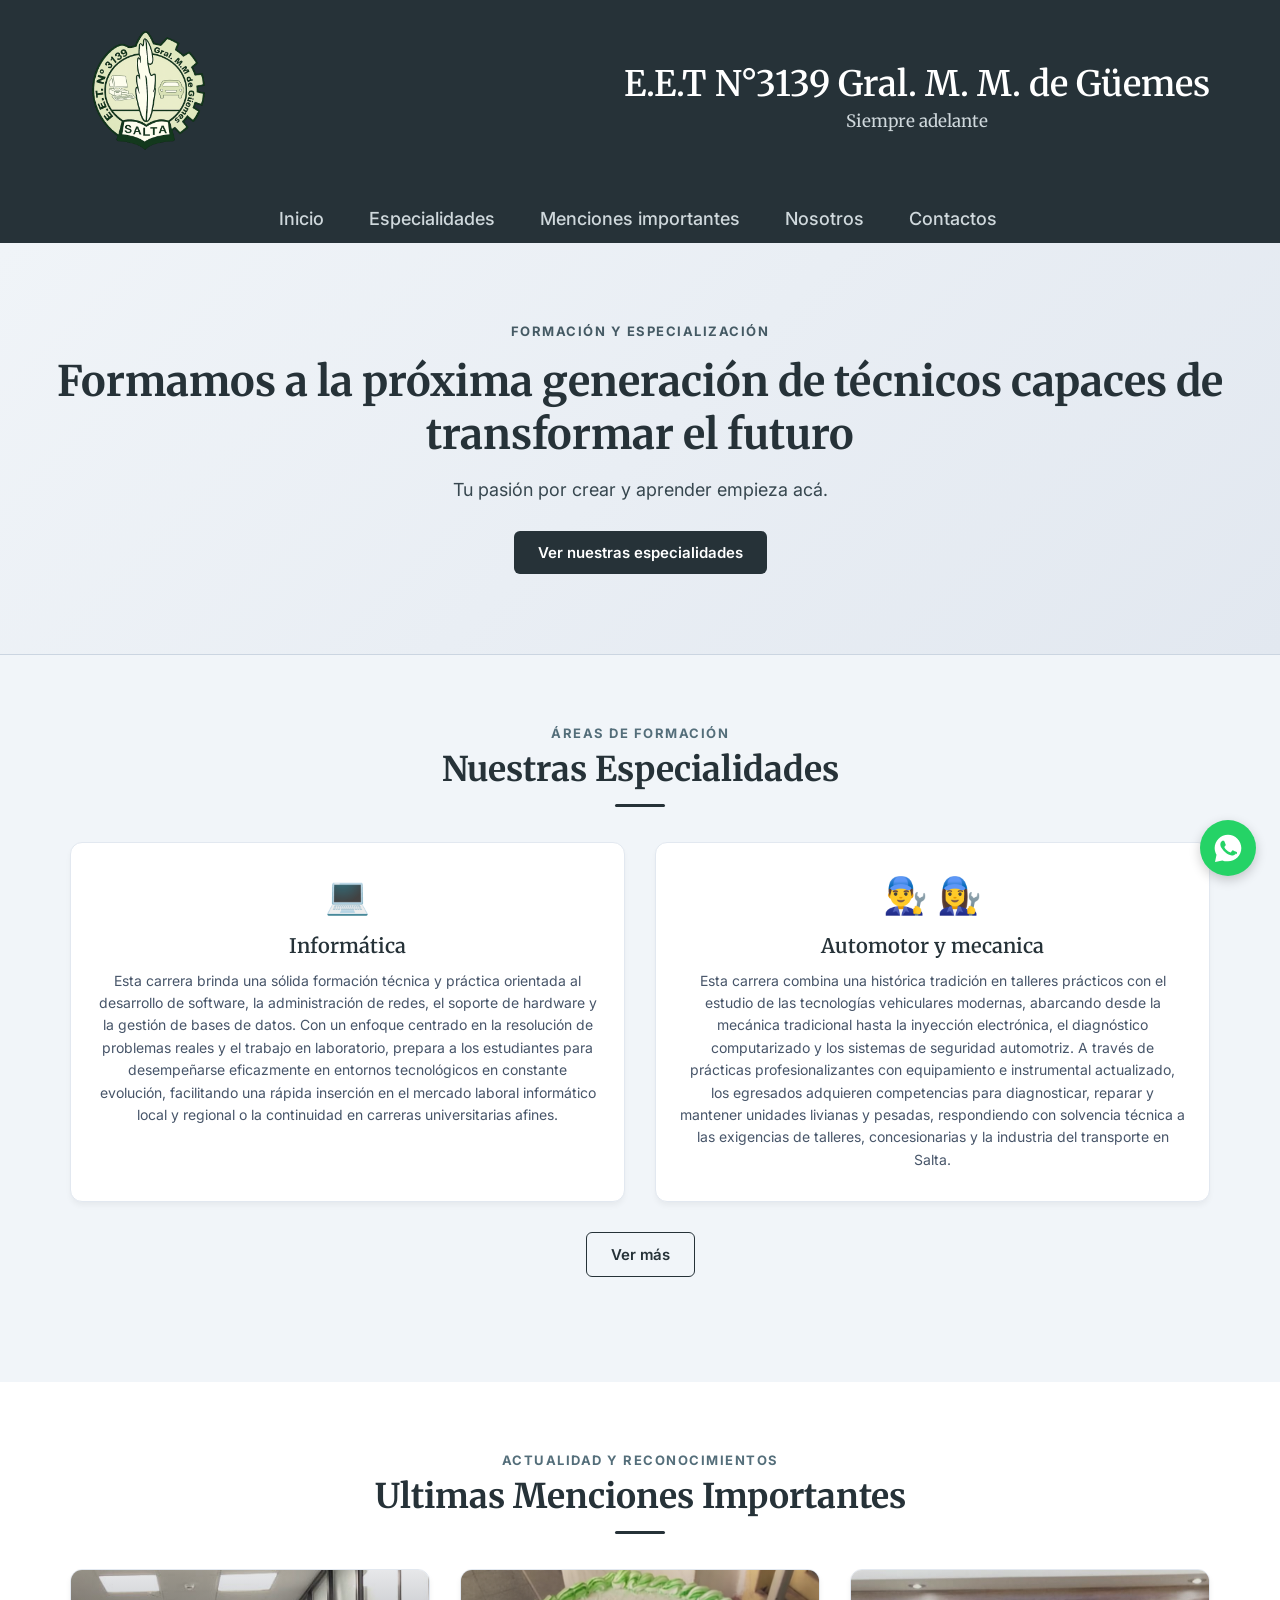
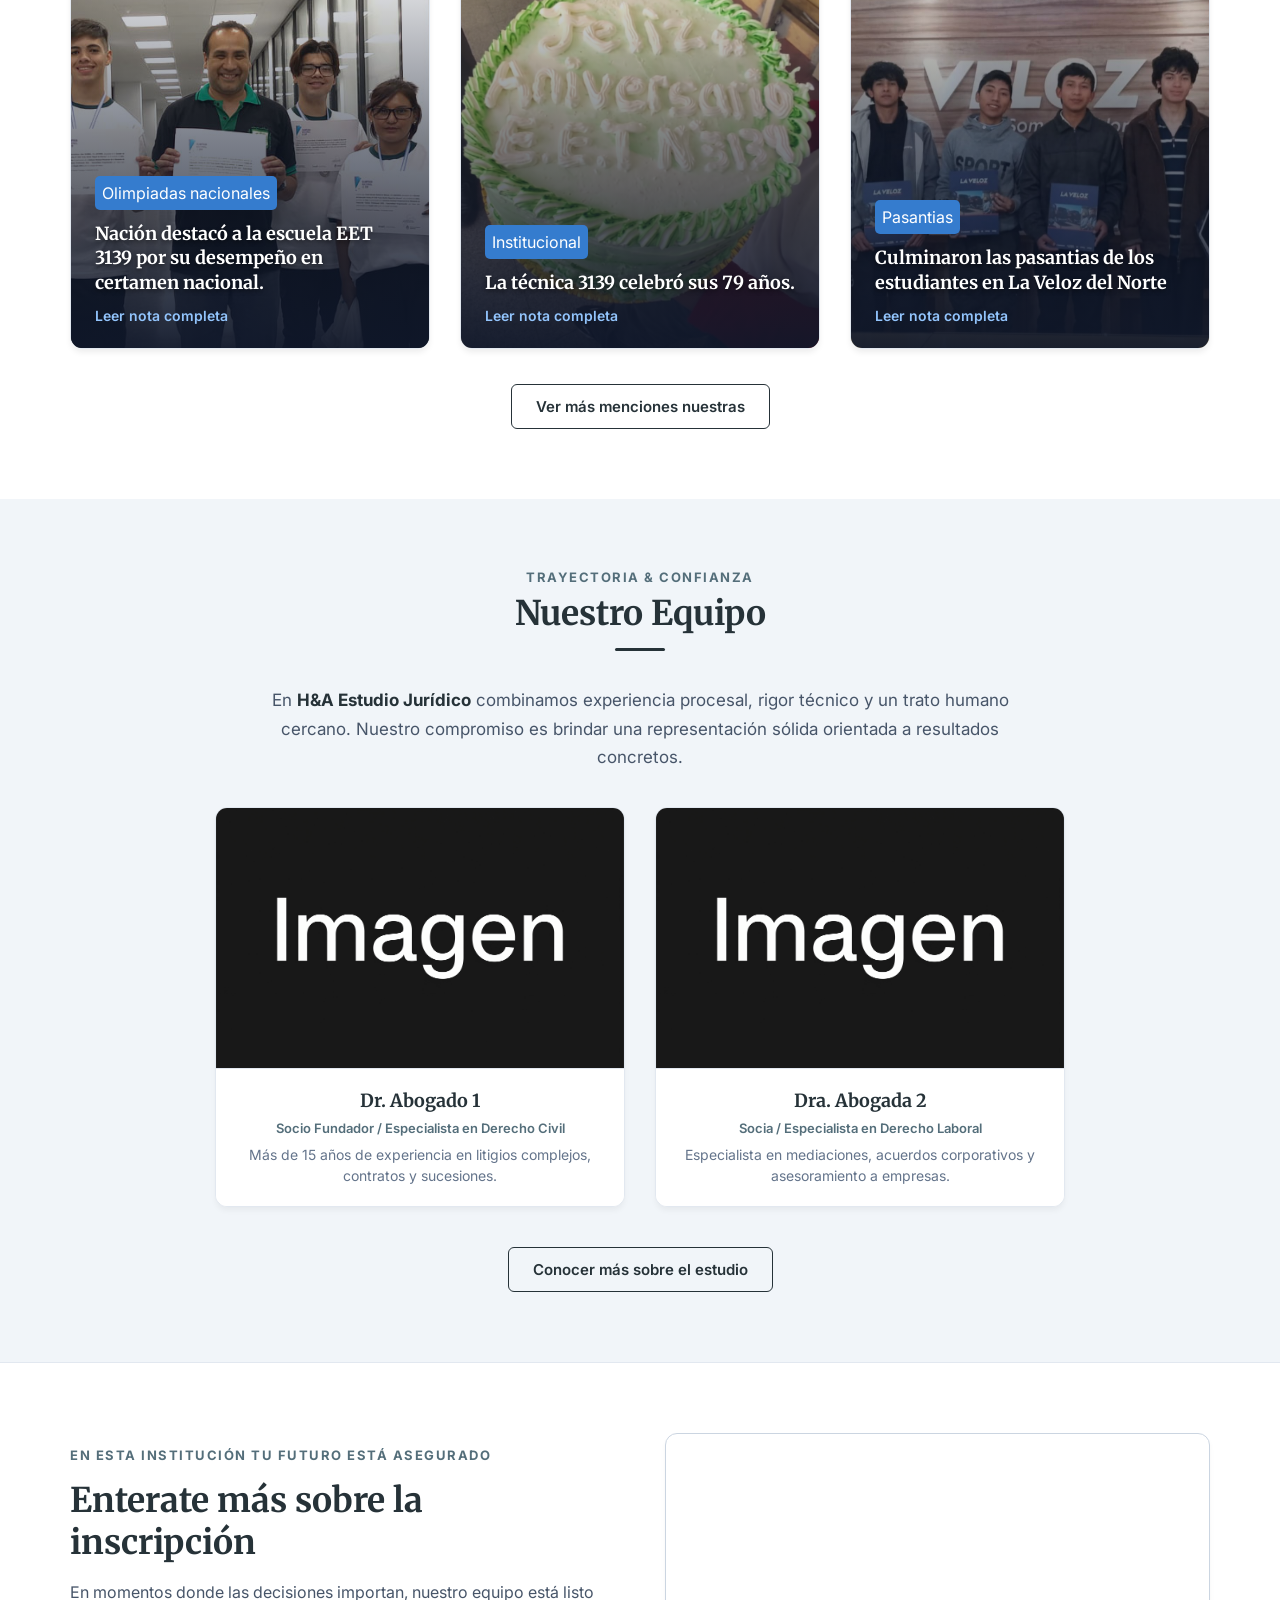
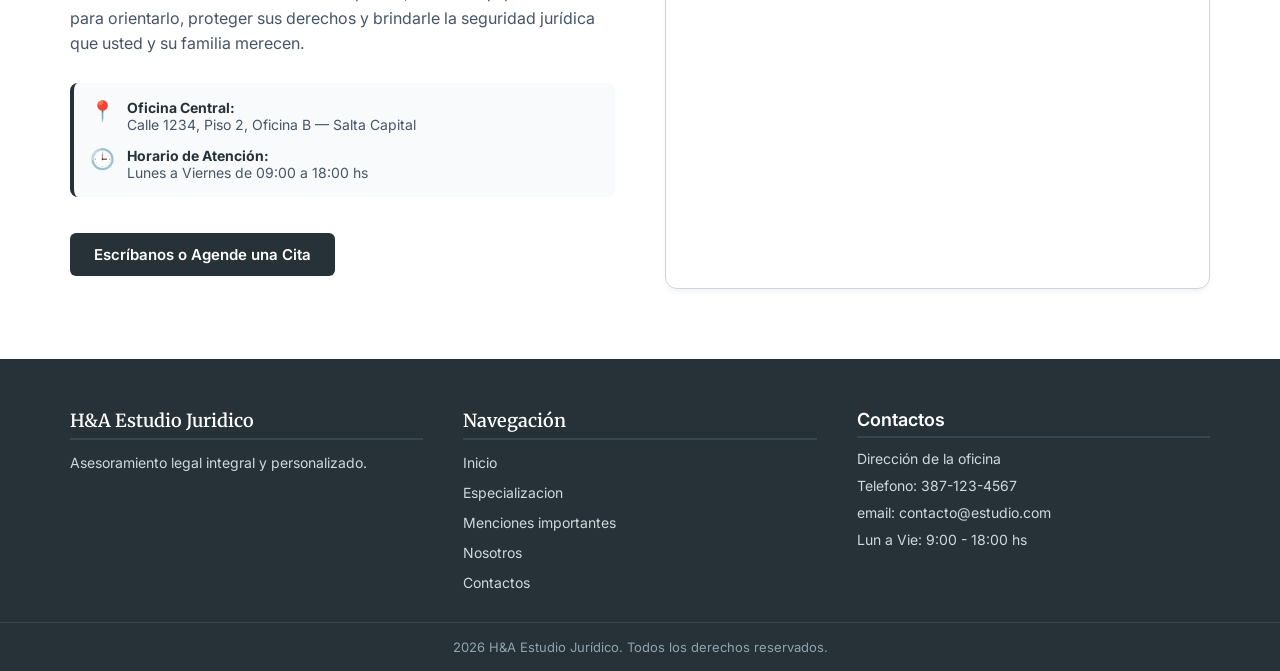
==== commit 8a3fbfa8: "Acualizando información" ====
--- a/index.html
+++ b/index.html
@@ -7,17 +7,17 @@
     <link rel="preconnect" href="https://fonts.gstatic.com" crossorigin>
     <link href="https://fonts.googleapis.com/css2?family=Inter:wght@400;500;600&family=Merriweather:wght@400;700&display=swap" rel="stylesheet">
     <link rel="stylesheet" href="css/style.css">
-    <title>HyA Estudio Juridico</title>
+    <title>Técnica 3</title>
 </head>
 <body>
     <!--Header-->
     <header class="main-header">
         <div class="header-top">
             <div class="logo-container">
-                <img src="images/Logo.jpeg" alt="Logo">
+                <img src="images/LogoOficial.png" alt="Logo">
                 <div class="titles">
-                    <h1>H&A Estudio Juridico</h1>
-                    <h2>En esta seccion el cliente decide el eslogan</h2>
+                    <h1>E.E.T N°3139 Gral. M. M. de Güemes</h1>
+                    <h2>Siempre adelante</h2>
                 </div>
             </div>
             <button class="menu-toggle" id="menuToggle" aria-label="Abrir menu de navegacion" aria-expanded="false">
@@ -29,7 +29,7 @@
         <nav class="main-nav" id="mainNav">
             <ul>
                 <li><a href="index.html" title="Enlace a Inicio">Inicio</a></li>
-                <li><a href="especializacion.html" title="Enlace a Especializacion">Especializacion</a></li>
+                <li><a href="especializacion.html" title="Enlace a Especializacion">Especialidades</a></li>
                 <li><a href="menciones.html" title="Enlace a Menciones Importantes">Menciones importantes</a></li>
                 <li><a href="nosotros.html" title="Enlace a Nosotros">Nosotros</a></li>
                 <li><a href="contacto.html" title="Enlace a Contactos">Contactos</a></li>
@@ -44,13 +44,12 @@
             <div class="hero-container">
                 <!--Cuerpo principal de atencion-->
                 <div class="hero-content">
-                    <span class="hero-tagline">Compromiso y Experiencia</span>
-                    <h2 class="hero-title">Defendemos sus derechos con excelencia y solidez jurídica</h2>
-                    <p class="hero-description">Brindamos asesoramiento legal estratégico, transparente y personalizado para personas y empresas.</p>
+                    <span class="hero-tagline">Formación y especialización</span>
+                    <h2 class="hero-title">Formamos a la próxima generación de técnicos capaces de transformar el futuro</h2>
+                    <p class="hero-description">Tu pasión por crear y aprender empieza acá.</p>
                     <!--Botones de accion-->
                     <div class="hero-actions">
-                        <a href="#contacto" class="btn btn-primary">Agendar Consulta</a>
-                        <a href="#especializacion" class="btn btn-secondary">Nuestras Áreas</a>
+                        <a href="#contacto" class="btn btn-primary">Ver nuestras especialidades</a>
                     </div>
                 </div>
             </div>
@@ -59,33 +58,26 @@
         <section class="services-preview-section">
             <div class="section-container">
                 <div class="section-header">
-                <span class="section-subtitle">Áreas de Práctica</span>
-                <h2 class="section-title">Nuestras Especializaciones</h2>
+                <span class="section-subtitle">Áreas de Formación</span>
+                <h2 class="section-title">Nuestras Especialidades</h2>
                 <div class="title-divider"></div>
             </div>
                 <!-- Grilla con las áreas principales -->
                  <div class="services-grid">
                     <article class="service-card">
-                        <div class="service-icon">⚖️</div>
-                        <h3 class="service-title">Derecho Civil y Comercial</h3>
-                        <p class="service-text">Contratos, sucesiones, responsabilidad civil y asesoramiento en operaciones mercantiles.</p>
+                        <div class="service-icon">💻</div>
+                        <h3 class="service-title">Informática</h3>
+                        <p class="service-text">Esta carrera brinda una sólida formación técnica y práctica orientada al desarrollo de software, la administración de redes, el soporte de hardware y la gestión de bases de datos. Con un enfoque centrado en la resolución de problemas reales y el trabajo en laboratorio, prepara a los estudiantes para desempeñarse eficazmente en entornos tecnológicos en constante evolución, facilitando una rápida inserción en el mercado laboral informático local y regional o la continuidad en carreras universitarias afines.</p>
                     </article>
 
                     <article class="service-card">
-                        <div class="service-icon">👔</div>
-                        <h3 class="service-title">Derecho Laboral</h3>
-                        <p class="service-text">Defensa y representación en reclamos laborales, despidos, indemnizaciones y mediaciones.</p>
+                        <div class="service-icon"> 👨‍🔧  👩‍🔧</div>
+                        <h3 class="service-title">Automotor y mecanica</h3>
+                        <p class="service-text">Esta carrera combina una histórica tradición en talleres prácticos con el estudio de las tecnologías vehiculares modernas, abarcando desde la mecánica tradicional hasta la inyección electrónica, el diagnóstico computarizado y los sistemas de seguridad automotriz. A través de prácticas profesionalizantes con equipamiento e instrumental actualizado, los egresados adquieren competencias para diagnosticar, reparar y mantener unidades livianas y pesadas, respondiendo con solvencia técnica a las exigencias de talleres, concesionarias y la industria del transporte en Salta.</p>
                     </article>
-
-                    <article class="service-card">
-                        <div class="service-icon">🏛️</div>
-                        <h3 class="service-title">Derecho de Familia</h3>
-                        <p class="service-text">Divorcios, régimen de alimentos, cuidado personal y división de bienes con enfoque humano.</p>
-                    </article>
-                </div>
                 <!--Botón a la pagina especializacion-->
                 <div class="section-cta-center">
-                        <a href="especializacion.html" class="btn btn-secondary">Ver todas las especialidades</a>
+                        <a href="especializacion.html" class="btn btn-secondary">Ver más</a>
                 </div>
             </div>
         </section>
@@ -102,31 +94,26 @@
             <div class="mentions-grid">
                 <!-- Tarjeta 1 -->
                 <article class="mention-card">
-                    <span class="card-badge">Novedad uno</span>
-                    <h3 class="card-title">Este seria el ejemplo de una primera novedad</h3>
-                    <p class="card-text">
-                        Lorem ipsum dolor sit amet consectetur adipisicing elit. Odit recusandae cupiditate consectetur minima voluptate optio incidunt, veniam delectus assumenda nobis libero nisi placeat tenetur error. Eos temporibus vero quas alias.
-                    </p>
-                    <a href="menciones.html" class="card-link">Leer nota completa &rarr;</a>
+                    <img src="images/Index/noticia1.jpg" alt="Noticia" class="card-image">
+                    <span class="card-badge">Olimpiadas nacionales</span>
+                    <h3 class="card-title">Nación destacó a la escuela EET 3139 por su desempeño en certamen nacional.</h3>
+                    <a href="menciones.html" class="card-link">Leer nota completa</a>
                 </article>
 
                 <!-- Tarjeta 2 -->
                 <article class="mention-card">
                     <span class="card-badge">Institucional</span>
-                    <h3 class="card-title">Este seria el ejemplo de una segunda novedad</h3>
-                    <p class="card-text">Lorem ipsum dolor sit amet consectetur adipisicing elit. Provident suscipit quasi vitae quisquam voluptatem voluptas labore nulla reprehenderit, maiores ratione error explicabo sint ab ducimus veniam, eos commodi unde obcaecati?
-                    </p>
-                    <a href="menciones.html" class="card-link">Leer nota completa &rarr;</a>
+                    <h3 class="card-title">La técnica 3139 celebró sus 79 años.</h3>
+                    <img src="images/Index/Noticia2.jpeg" alt="Noticia" class="card-image">
+                    <a href="menciones.html" class="card-link">Leer nota completa</a>
                 </article>
 
                 <!-- Tarjeta 3 -->
                 <article class="mention-card">
-                    <span class="card-badge">Jurisprudencia</span>
-                    <h3 class="card-title">Este seria el ejemplo de una tercera novedad</h3>
-                    <p class="card-text">
-                        Lorem ipsum dolor, sit amet consectetur adipisicing elit. Ipsa voluptatum ipsam, corrupti praesentium laboriosam voluptate impedit repellendus velit eligendi illo laudantium dolore dicta similique corporis, iure debitis? Ipsa, exercitationem? Aliquid.
-                    </p>
-                    <a href="menciones.html" class="card-link">Leer nota completa &rarr;</a>
+                    <span class="card-badge">Pasantias</span>
+                    <h3 class="card-title">Culminaron las pasantias de los estudiantes en La Veloz del Norte</h3>
+                    <img src="images/Index/noticia3.jpg" alt="Noticia" class="card-image">
+                    <a href="menciones.html" class="card-link">Leer nota completa </a>
                 </article>
 
             </div>
@@ -198,12 +185,12 @@
 
     <!--Seccion de contacto y cierre-->
     <section class="location-closing-section" id="ubicacion">
-        <div class="section-container">
+        <div class="section-container" id="">
             <div class="location-closing-grid">
                 <!-- Columna 1: Mensaje institucional, Horarios y Botón -->
                 <div class="closing-info">
-                    <span class="section-subtitle">Estamos a su lado</span>
-                    <h2 class="closing-title">Un respaldo legal presente en cada etapa</h2>
+                    <span class="section-subtitle">En esta institución tu futuro está asegurado</span>
+                    <h2 class="closing-title">Enterate más sobre la inscripción</h2>
                     <p class="closing-desc">
                         En momentos donde las decisiones importan, nuestro equipo está listo para orientarlo, proteger sus derechos y brindarle la seguridad jurídica que usted y su familia merecen.
                     </p>
@@ -231,14 +218,7 @@
                 <!-- Columna 2: Mapa interactivo / responsivo -->
                 <div class="map-wrapper">
                     <!-- Iframe de Google Maps integrado de forma responsive -->
-                    <iframe 
-                        title="Ubicación de H&A Estudio Jurídico"
-                        src="https://www.google.com/maps/embed?pb=!1m18!1m12!1m3!1d3622.1462061989417!2d-65.4128!3d-24.7865!2m3!1f0!2f0!3f0!3m2!1i1024!2i768!4f13.1!3m3!1m2!1s0x0%3A0x0!2zMjTCsDQ3JzExLjQiUyA2NcKwMjQnNDYuMSJX!5e0!3m2!1ses!2sar!4v1620000000000!5m2!1ses!2sar" 
-                        class="map-frame" 
-                        allowfullscreen="" 
-                        loading="lazy" 
-                        referrerpolicy="no-referrer-when-downgrade">
-                    </iframe>
+                    <iframe title="Técnica 3" src="https://www.google.com/maps/embed?pb=!1m18!1m12!1m3!1d3622.187819241891!2d-65.4251709!3d-24.7890214!2m3!1f0!2f0!3f0!3m2!1i1024!2i768!4f13.1!3m3!1m2!1s0x941bc3b3a8313149%3A0x5bc1941e70a9b210!2sEscuela%20de%20Educaci%C3%B3n%20T%C3%A9cnica%20N%C2%B0%203139%20Gral.%20M.%20M.%20de%20G%C3%BCemes!5e0!3m2!1ses-419!2sar!4v1788369437478!5m2!1ses-419!2sar" width="600" height="450" style="border:0;" allowfullscreen="" loading="lazy" referrerpolicy="strict-origin-when-cross-origin"></iframe>
                 </div>
 
             </div>
--- a/css/style.css
+++ b/css/style.css
@@ -15,7 +15,9 @@
     --font-heading: 'Merriweather', Georgia, serif;       /* Para h1, h2, h3 y títulos */
     --font-body: 'Inter', system-ui, -apple-system, sans-serif; /* Para párrafos, enlaces y botones */
 }
-
+html {
+  scroll-behavior: smooth;
+}
 body {
     font-family: var(--font-body);
     background-color: var(--color-white);
@@ -60,8 +62,8 @@
 }
 
 .logo-container img {
-    width: 65px;
-    height: 65px;
+    width: 150px;
+    height: 150px;
     object-fit: contain;
 }
 
@@ -241,18 +243,15 @@
     background-color: #1a2327;
 }
 
-/* Botón secundario */
 .btn-secondary {
     background-color: transparent;
     color: var(--color-primary);
     border: 1.5px solid var(--color-primary);
 }
-
 .btn-secondary:hover {
     background-color: var(--color-primary);
     color: var(--color-white);
 }
-
 /* Prevista de especialidades en inicio */
 .services-preview-section {
     width: 100%;
@@ -343,7 +342,7 @@
 
 .section-cta-center {
     display: flex;
-    justify-content: center;
+    justify-content:center;
     width: 100%;
 }
 
@@ -359,65 +358,97 @@
     gap: 20px;
     margin-bottom: 35px;
 }
-
 .mention-card {
-    background-color: #f8fafc;
-    border: 1px solid #e2e8f0;
+    position: relative;
     border-radius: 12px;
+    overflow: hidden;                 /* Recorta la imagen y el gradiente en las esquinas */
+    min-height: 380px;                /* Altura para que luzca la foto y el texto abajo */
     padding: 24px;
     display: flex;
     flex-direction: column;
+    justify-content: flex-end;        /* Empuja el texto al fondo inferior */
     align-items: flex-start;
     gap: 12px;
-    box-shadow: 0 2px 4px rgba(0, 0, 0, 0.04);
-    transition: transform 0.2s ease, box-shadow 0.2s ease, border-color 0.2s ease;
+    border: 1px solid #e2e8f0;
+    box-shadow: 0 4px 6px -1px rgba(0, 0, 0, 0.08);
+    transition: transform 0.3s ease, box-shadow 0.3s ease;
 }
 
 .mention-card:hover {
     transform: translateY(-4px);
-    box-shadow: 0 10px 15px -3px rgba(0, 0, 0, 0.08);
-    border-color: #cbd5e1;
-}
-
+    box-shadow: 0 10px 20px -3px rgba(0, 0, 0, 0.2);
+}
+
+/* 1. La imagen se vuelve el fondo completo de la tarjeta */
+.card-image {
+    position: absolute;
+    top: 0;
+    left: 0;
+    width: 100%;
+    height: 100%;
+    object-fit: cover;               /* Evita que se estire o deforme */
+    z-index: 1;
+    transition: transform 0.4s ease;
+}
+
+.mention-card:hover .card-image {
+    transform: scale(1.05);          /* Zoom sutil al pasar el cursor */
+}
+
+/* 2. El degradado de abajo hacia arriba creado con CSS puro */
+.mention-card::after {
+    content: '';
+    position: absolute;
+    top: 0;
+    left: 0;
+    width: 100%;
+    height: 100%;
+    background: linear-gradient(
+        to top, 
+        rgba(15, 23, 42, 0.95) 0%,   /* Muy oscuro abajo para leer el texto */
+        rgba(15, 23, 42, 0.55) 55%,  /* Semitransparente al medio */
+        rgba(15, 23, 42, 0.10) 100%  /* Despejado arriba para ver la foto */
+    );
+    z-index: 2;
+    pointer-events: none;            /* Permite hacer clic en el enlace sin bloqueos */
+}
+
+/* 3. Todos los textos se colocan por encima del degradado (z-index: 3) */
+.card-badge,
+.card-title,
+.card-link {
+    position: relative;
+    z-index: 3;
+}
+
+/* 4. Colores para contraste sobre fondo oscuro */
 .card-badge {
-    font-size: 11px;
-    font-weight: 700;
-    text-transform: uppercase;
-    letter-spacing: 0.5px;
-    color: var(--color-primary);
-    background-color: #e2e8f0;
-    padding: 4px 10px;
-    border-radius: 20px;
+    color: #ffffff;
+    background-color: #357cce;
+    padding: 7px 7px;
+    border-radius: 5px;
 }
 
 .card-title {
+    color: #ffffff;
     font-size: 18px;
-    font-weight: 600;
-    color: var(--color-primary);
-    line-height: 1.3;
-}
-
-.card-text {
-    font-size: 14px;
-    color: #475569;
-    line-height: 1.6;
-    flex-grow: 1;
+    line-height: 1.35;
+    text-shadow: 0 2px 4px rgba(0, 0, 0, 0.5); /* Sombra para máxima nitidez */
 }
 
 .card-link {
+    color: #93c5fd;                  /* Azul claro para resaltar */
+    text-decoration: none;
     font-size: 14px;
     font-weight: 600;
-    color: var(--color-primary);
-    text-decoration: none;
     display: inline-flex;
     align-items: center;
     gap: 6px;
-    margin-top: 6px;
     transition: color 0.2s ease, gap 0.2s ease;
 }
 
 .card-link:hover {
-    color: #000000;
+    color: #ffffff;
     gap: 10px;
 }
 
@@ -720,8 +751,8 @@
     }
 
     .logo-container img {
-        width: 80px;
-        height: 80px;
+        width: 150px;
+        height: 150px;
     }
 
     .titles h1 {
@@ -785,7 +816,7 @@
 
     .services-grid {
         display: grid;
-        grid-template-columns: repeat(3, 1fr);
+        grid-template-columns: repeat(2, 1fr);
         gap: 30px;
     }
 
@@ -797,7 +828,12 @@
     .section-title {
         font-size: 34px;
     }
-
+    .section-cta-center{
+        grid-column: 1 / -1;
+        display: flex;
+        width: 100%;
+        justify-content: center;
+    }
     .mentions-grid {
         display: grid;
         grid-template-columns: repeat(3, 1fr);
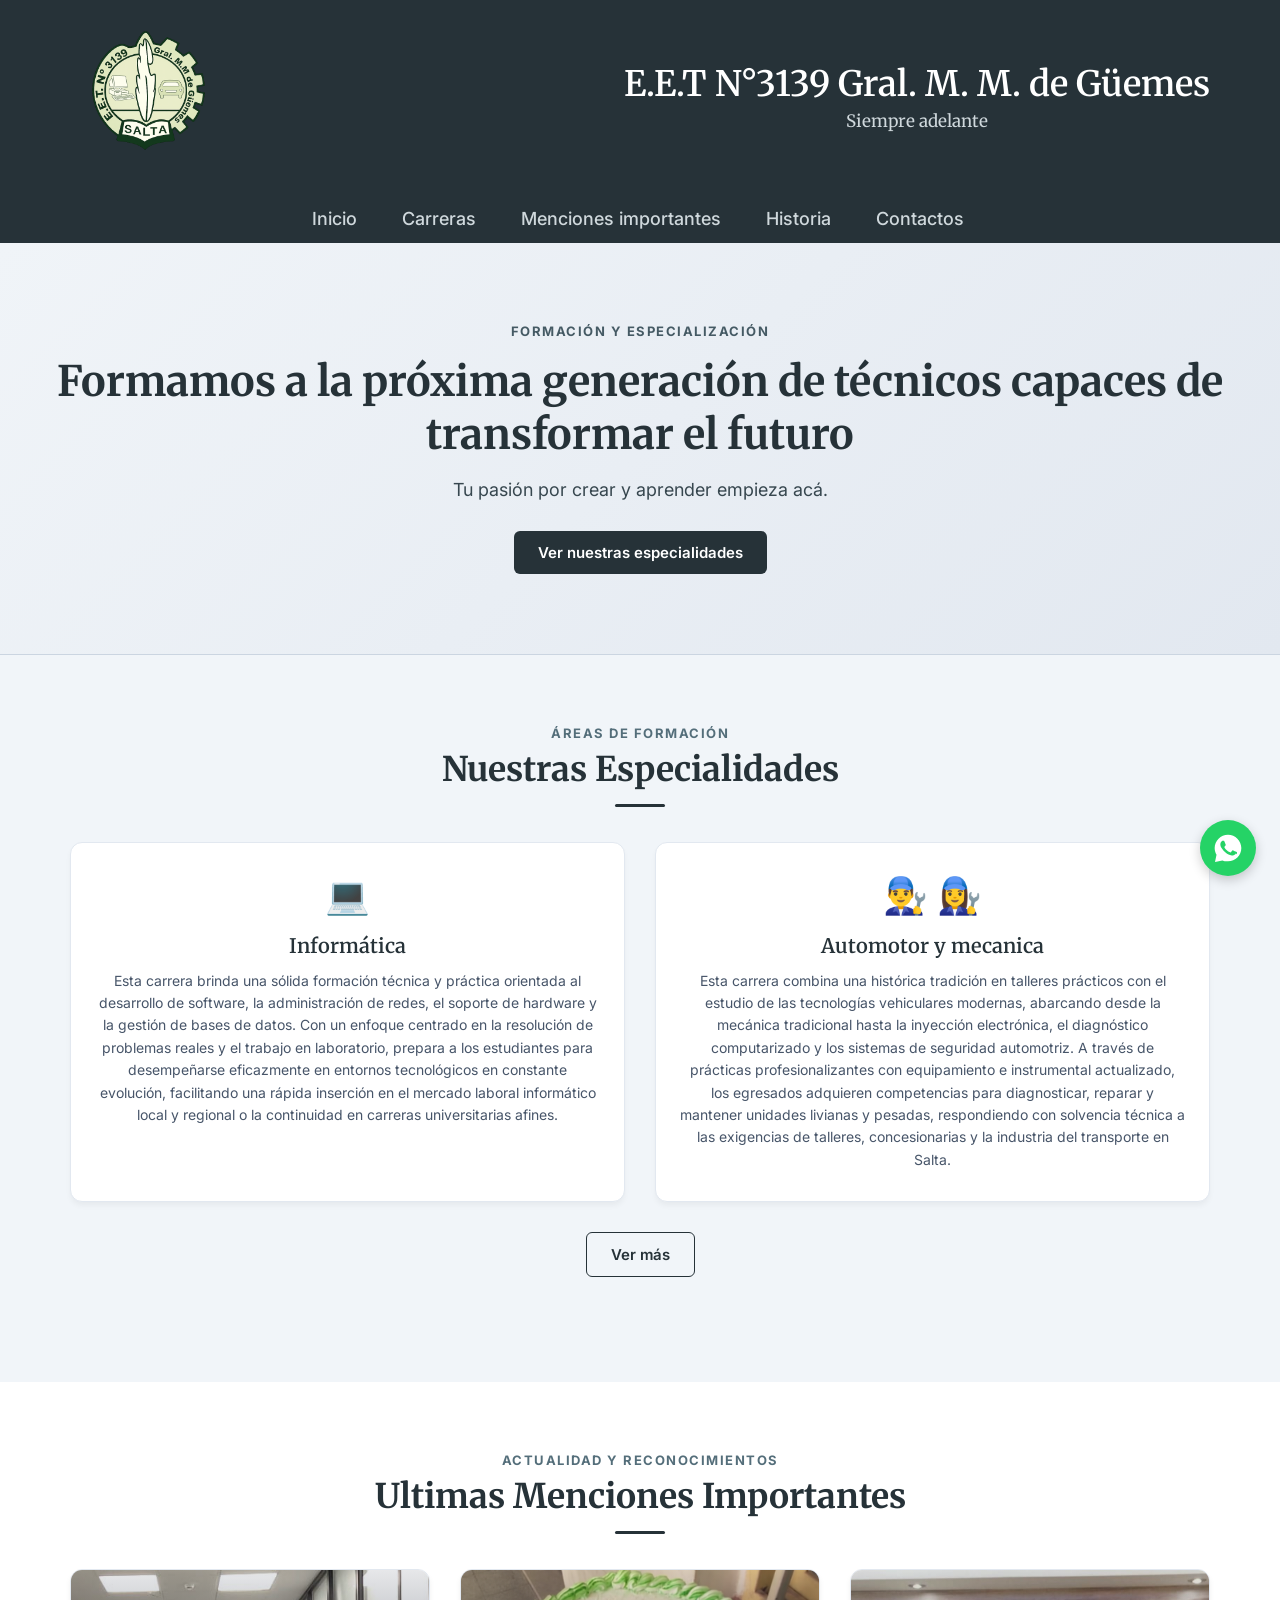
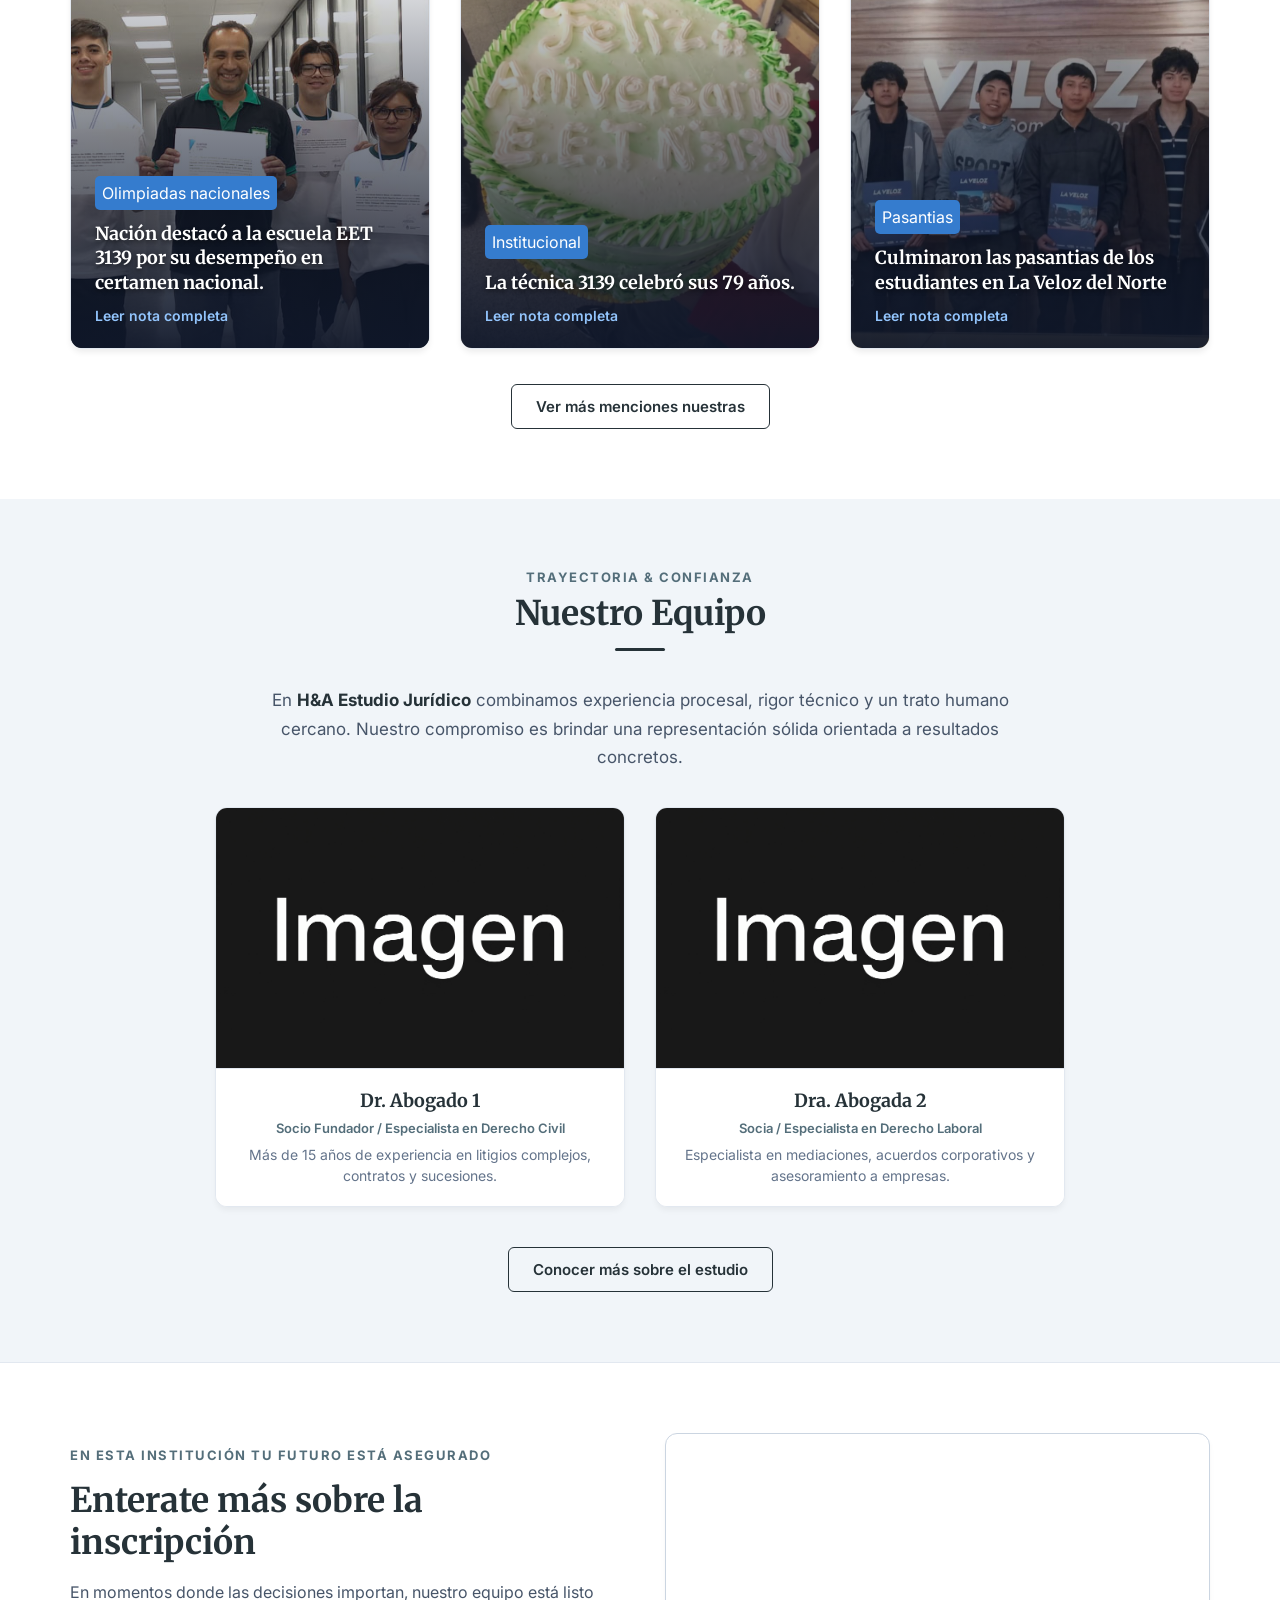
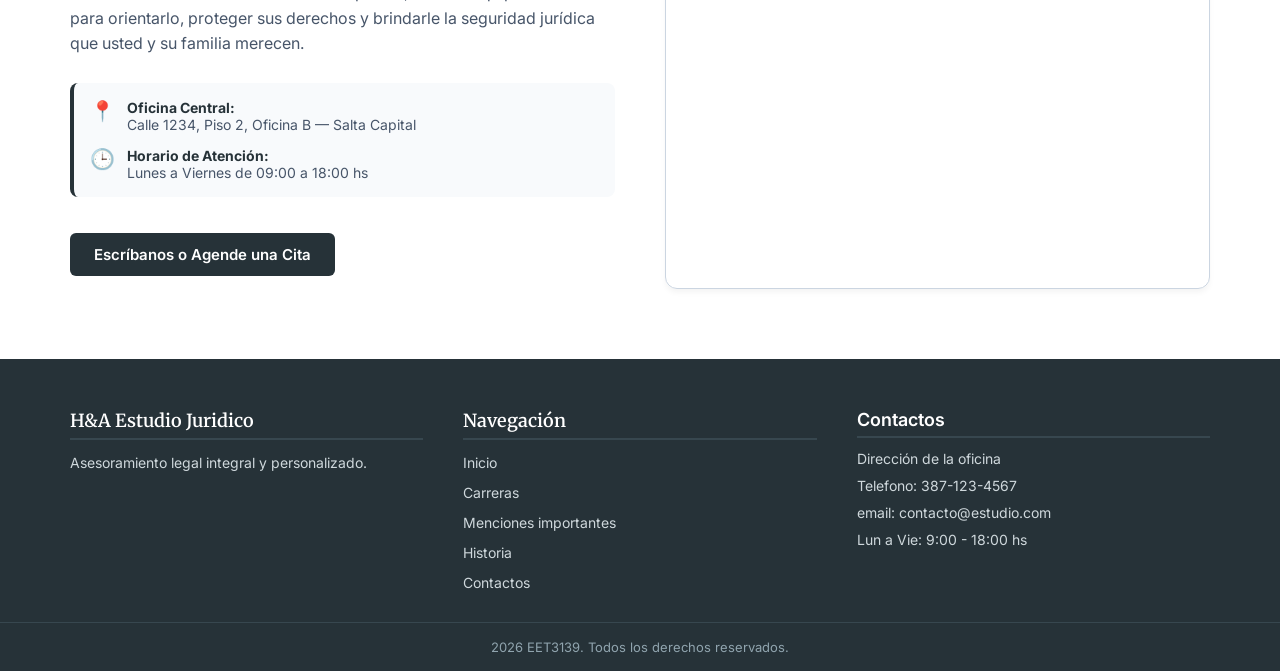
==== commit 2ac71f7e: "Actualizando info" ====
--- a/index.html
+++ b/index.html
@@ -29,9 +29,9 @@
         <nav class="main-nav" id="mainNav">
             <ul>
                 <li><a href="index.html" title="Enlace a Inicio">Inicio</a></li>
-                <li><a href="especializacion.html" title="Enlace a Especializacion">Especialidades</a></li>
+                <li><a href="carreras.html" title="Enlace a Carreras">Carreras</a></li>
                 <li><a href="menciones.html" title="Enlace a Menciones Importantes">Menciones importantes</a></li>
-                <li><a href="nosotros.html" title="Enlace a Nosotros">Nosotros</a></li>
+                <li><a href="historia.html" title="Enlace a Historia">Historia</a></li>
                 <li><a href="contacto.html" title="Enlace a Contactos">Contactos</a></li>
             </ul>
         </nav>
@@ -250,9 +250,9 @@
                 <h3 class="footer-title">Navegación</h3>
                 <ul class="footer-links">
                     <li><a href="">Inicio</a></li>
-                    <li><a href="">Especializacion</a></li>
+                    <li><a href="">Carreras</a></li>
                     <li><a href="">Menciones importantes</a></li>
-                    <li><a href="">Nosotros</a></li>
+                    <li><a href="">Historia</a></li>
                     <li><a href="">Contactos</a></li>
                 </ul>
             </div>
@@ -269,7 +269,7 @@
         </div>
         <!--Parte de derechos reservados-->
         <div class="footer-bottom">
-            <p>2026 H&A Estudio Jurídico. Todos los derechos reservados.</p>
+            <p>2026 EET3139. Todos los derechos reservados.</p>
         </div>
     </footer>
     <script src="js/main.js"></script>
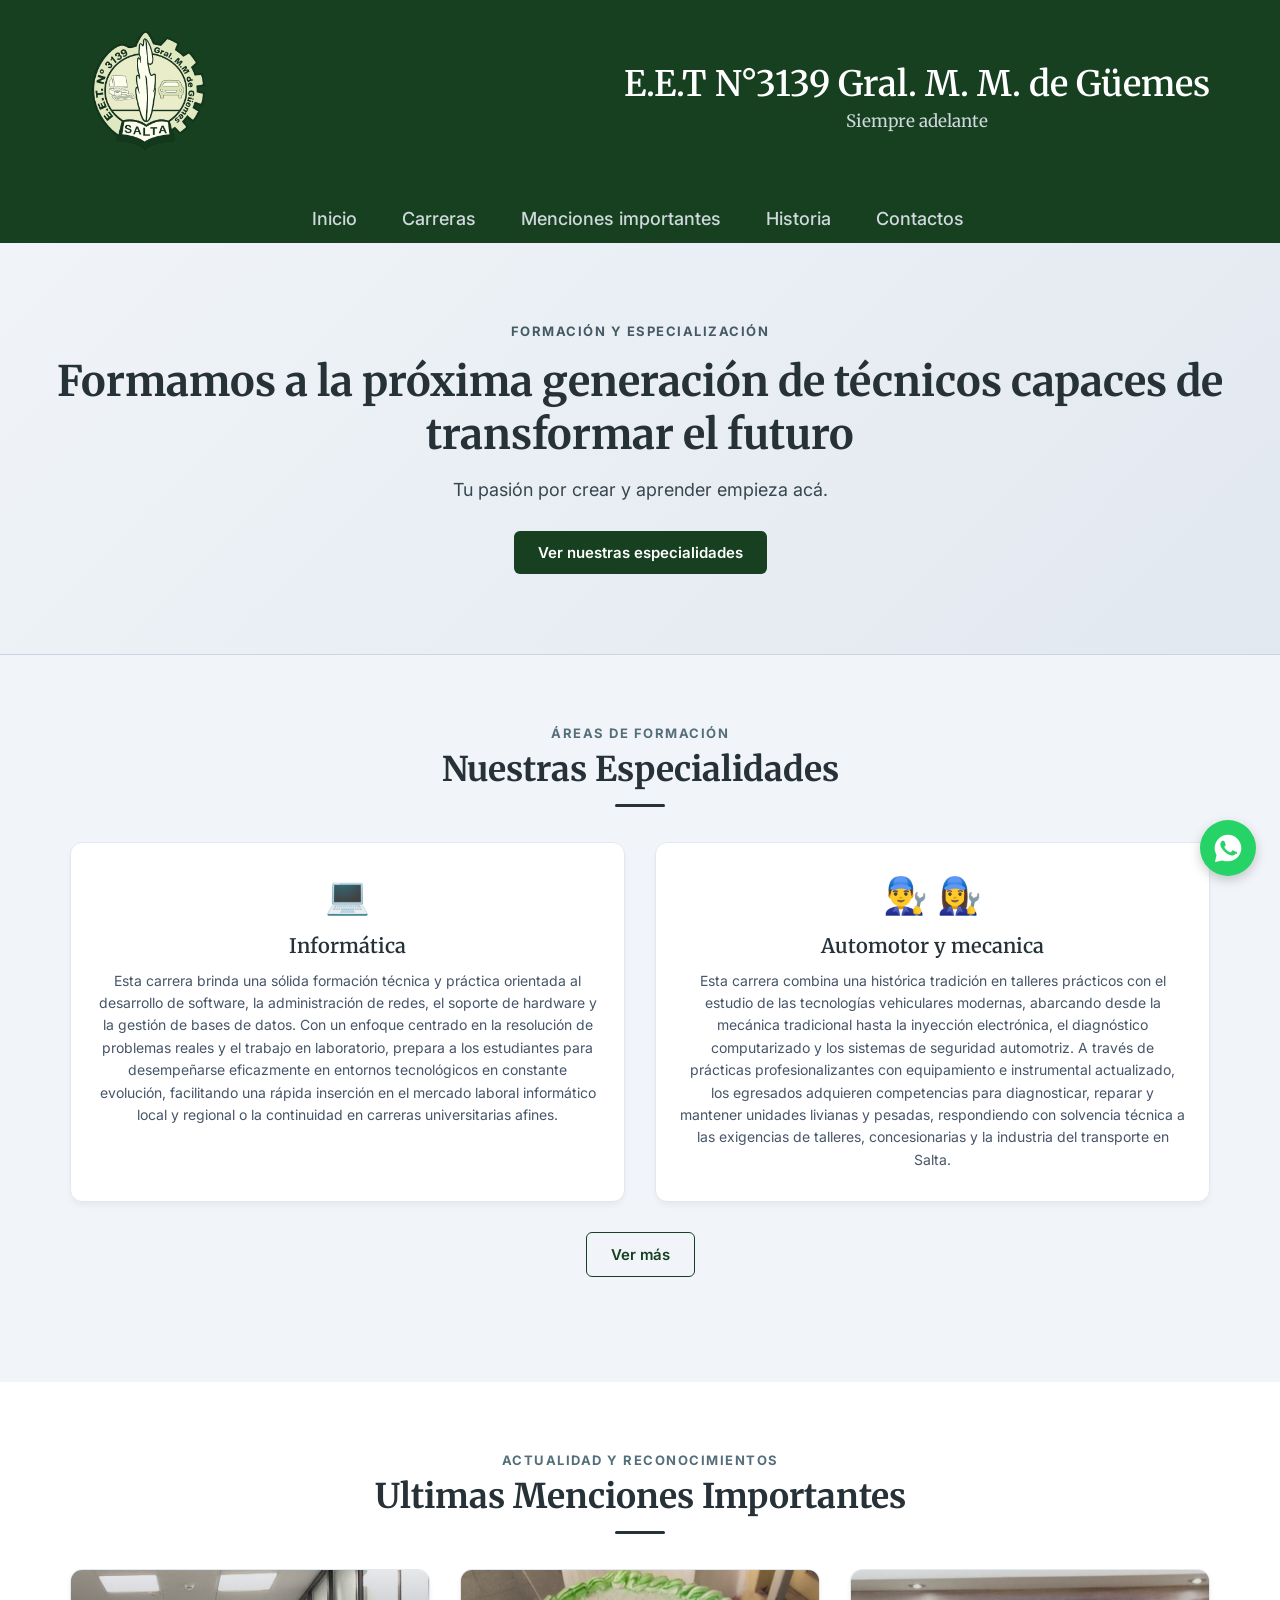
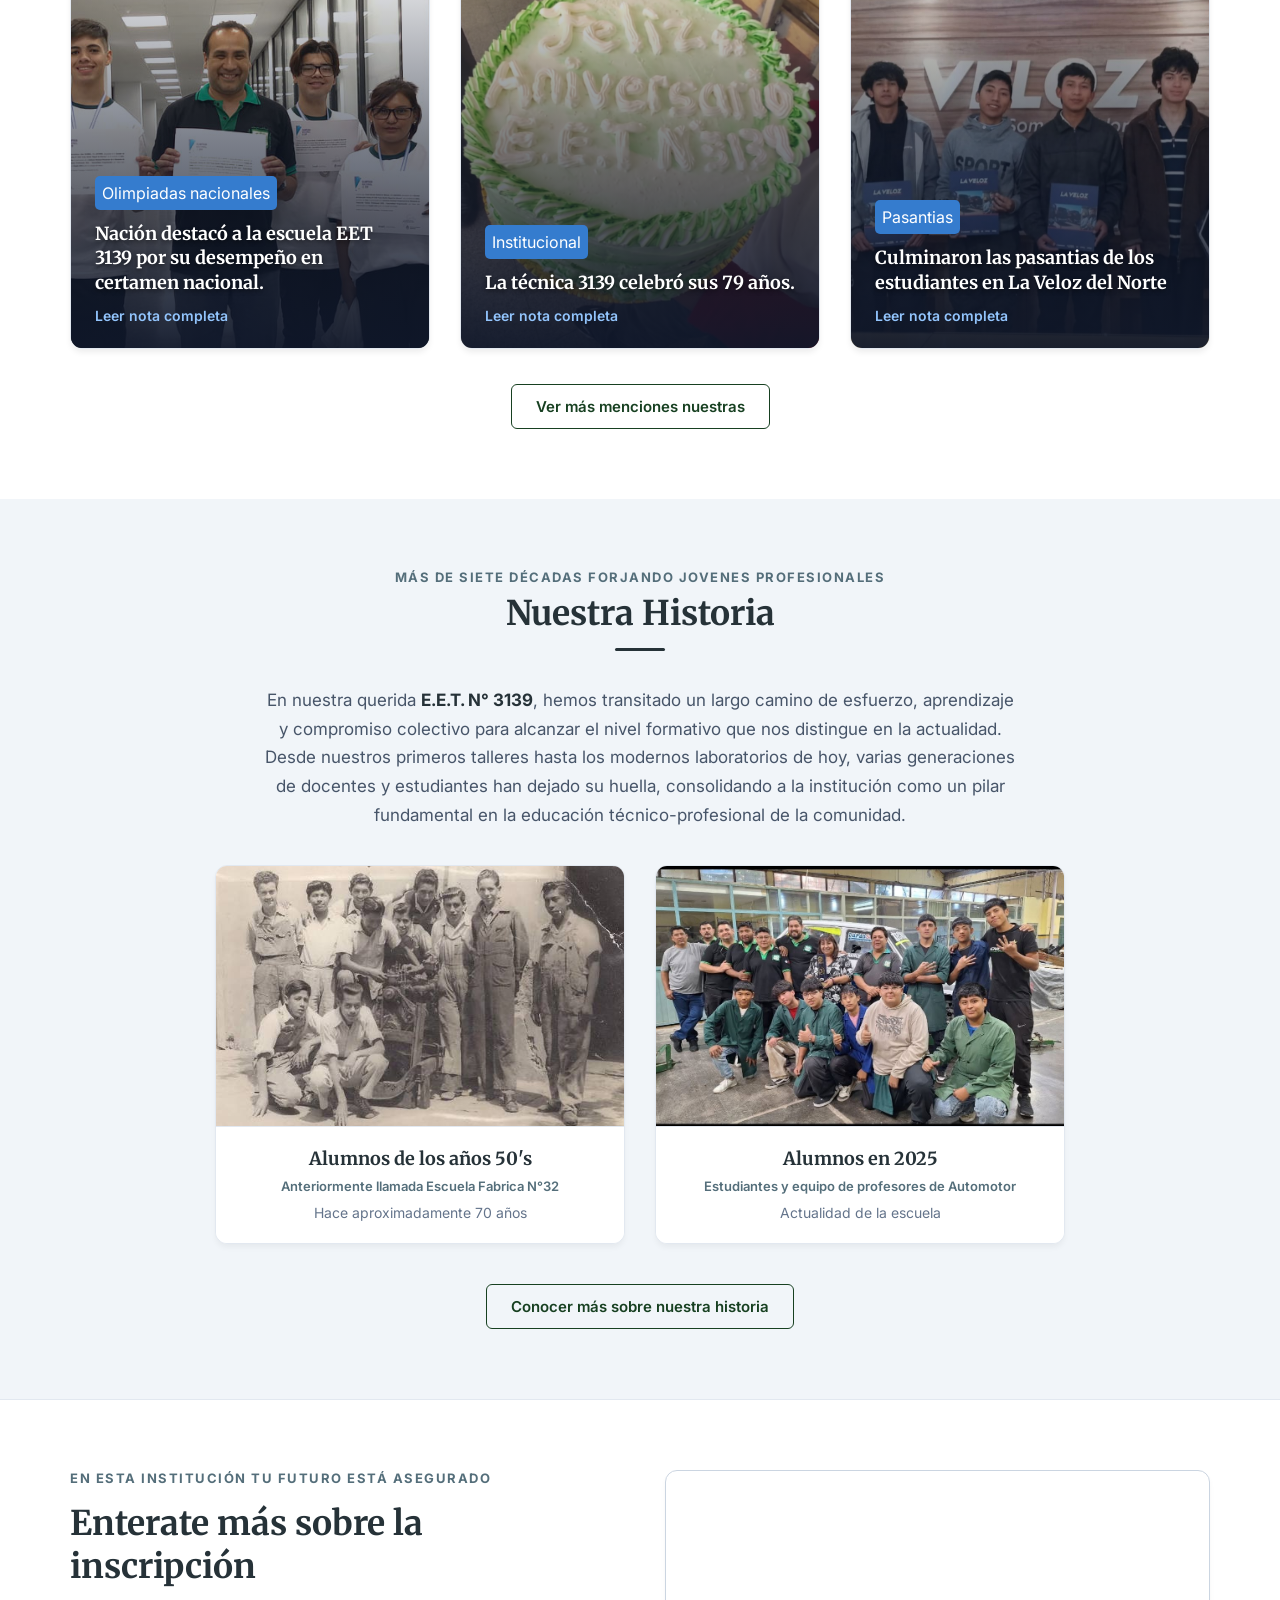
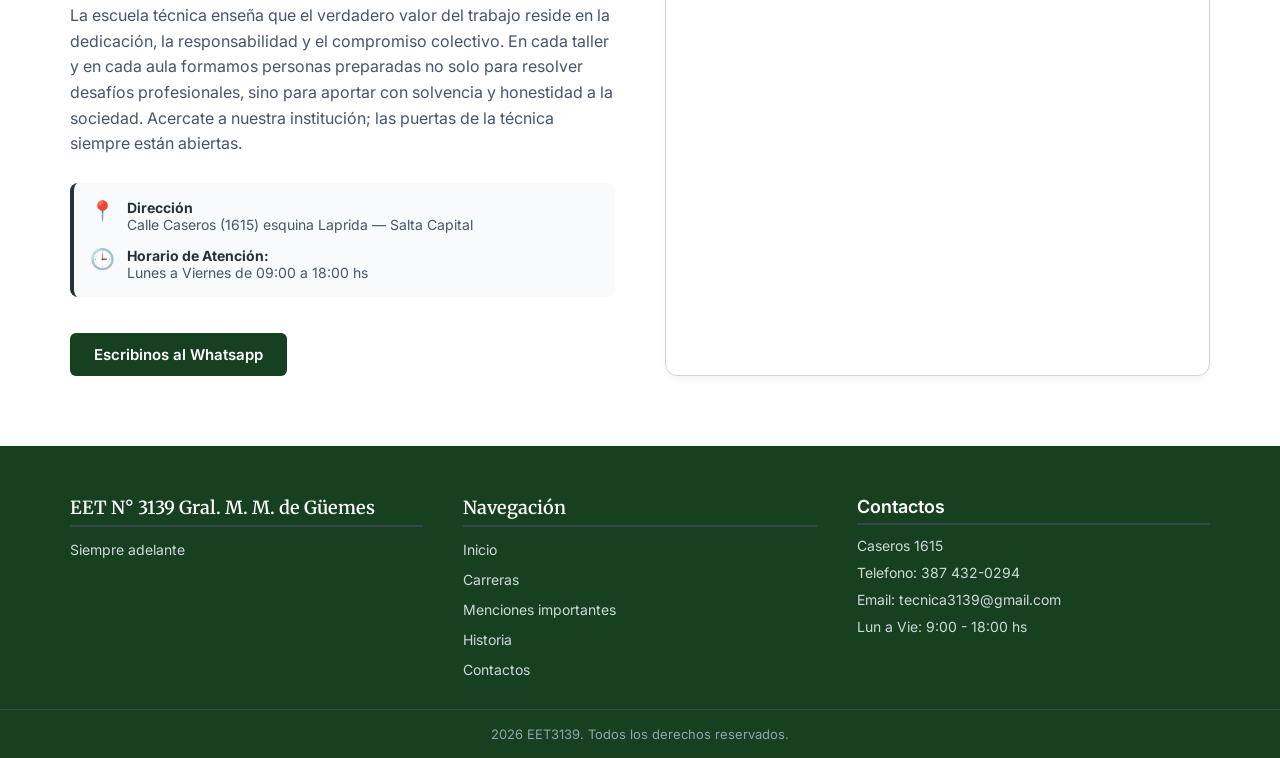
==== commit 3cc8b0d6: "Actualizando index" ====
--- a/index.html
+++ b/index.html
@@ -131,44 +131,44 @@
         <div class="section-container">
             
             <div class="section-header">
-                <span class="section-subtitle">Trayectoria & Confianza</span>
-                <h2 class="section-title">Nuestro Equipo</h2>
+                <span class="section-subtitle">Más de siete décadas forjando jovenes profesionales</span>
+                <h2 class="section-title">Nuestra Historia</h2>
                 <div class="title-divider"></div>
             </div>
 
             <!-- Presentación Institucional Breve -->
             <div class="about-intro">
                 <p>
-                    En <strong>H&A Estudio Jurídico</strong> combinamos experiencia procesal, rigor técnico y un trato humano cercano. Nuestro compromiso es brindar una representación sólida orientada a resultados concretos.
+                    En nuestra querida <strong>E.E.T. N° 3139</strong>, hemos transitado un largo camino de esfuerzo, aprendizaje y compromiso colectivo para alcanzar el nivel formativo que nos distingue en la actualidad. Desde nuestros primeros talleres hasta los modernos laboratorios de hoy, varias generaciones de docentes y estudiantes han dejado su huella, consolidando a la institución como un pilar fundamental en la educación técnico-profesional de la comunidad.
                 </p>
             </div>
-            <!-- Grilla de Abogados / Socios -->
+            <!-- Grilla de Antes y despues -->
             <div class="team-grid">
-                <!-- Perfil 1 -->
+                <!-- Antes -->
                 <article class="team-card">
                     <div class="team-image-placeholder">
-                        <img src="images/Imagen.jpeg" alt="">
+                        <img src="images/Index/historia1.jpeg" alt="Historia">
                     </div>
                     <div class="team-info">
-                        <h3 class="team-name">Dr. Abogado 1</h3>
-                        <span class="team-role">Socio Fundador / Especialista en Derecho Civil</span>
+                        <h3 class="team-name">Alumnos de los años 50's</h3>
+                        <span class="team-role">Anteriormente llamada Escuela Fabrica N°32</span>
                         <p class="team-desc">
-                            Más de 15 años de experiencia en litigios complejos, contratos y sucesiones.
+                            Hace aproximadamente 70 años
                         </p>
                     </div>
                 </article>
 
-                <!-- Perfil 2 -->
+                <!-- Actualidad -->
                 <article class="team-card">
                     <div class="team-image-placeholder">
-                        <img src="images/Imagen.jpeg" alt="">
+                        <img src="images/Index/historia2.jpg" alt="Historia">
                         
                     </div>
                     <div class="team-info">
-                        <h3 class="team-name">Dra. Abogada 2</h3>
-                        <span class="team-role">Socia / Especialista en Derecho Laboral</span>
+                        <h3 class="team-name">Alumnos en 2025</h3>
+                        <span class="team-role">Estudiantes y equipo de profesores de Automotor</span>
                         <p class="team-desc">
-                            Especialista en mediaciones, acuerdos corporativos y asesoramiento a empresas.
+                            Actualidad de la escuela
                         </p>
                     </div>
                 </article>
@@ -177,7 +177,7 @@
 
             <!-- Botón hacia la página completa -->
             <div class="section-cta-center">
-                <a href="nosotros.html" class="btn btn-secondary">Conocer más sobre el estudio</a>
+                <a href="nosotros.html" class="btn btn-secondary">Conocer más sobre nuestra historia</a>
             </div>
 
         </div>
@@ -192,15 +192,15 @@
                     <span class="section-subtitle">En esta institución tu futuro está asegurado</span>
                     <h2 class="closing-title">Enterate más sobre la inscripción</h2>
                     <p class="closing-desc">
-                        En momentos donde las decisiones importan, nuestro equipo está listo para orientarlo, proteger sus derechos y brindarle la seguridad jurídica que usted y su familia merecen.
+                        La escuela técnica enseña que el verdadero valor del trabajo reside en la dedicación, la responsabilidad y el compromiso colectivo. En cada taller y en cada aula formamos personas preparadas no solo para resolver desafíos profesionales, sino para aportar con solvencia y honestidad a la sociedad. Acercate a nuestra institución; las puertas de la técnica siempre están abiertas.
                     </p>
                     <!-- Tarjetas de datos rápidos -->
                     <div class="closing-details">
                         <div class="detail-item">
                             <span class="detail-icon">📍</span>
                             <div>
-                                <strong>Oficina Central:</strong>
-                                <p>Calle 1234, Piso 2, Oficina B — Salta Capital</p>
+                                <strong>Dirección</strong>
+                                <p>Calle Caseros (1615) esquina Laprida — Salta Capital</p>
                             </div>
                         </div>
                         <div class="detail-item">
@@ -212,7 +212,7 @@
                         </div>
                     </div>
                     <div class="closing-action">
-                        <a href="contacto.html" class="btn btn-primary">Escríbanos o Agende una Cita</a>
+                        <a href="contacto.html" class="btn btn-primary">Escribinos al Whatsapp</a>
                     </div>
                 </div>
                 <!-- Columna 2: Mapa interactivo / responsivo -->
@@ -242,8 +242,8 @@
         <div class="footer-container">
             <!--Columna 1-->
             <div class="footer-col">
-                <h3 class="footer-title">H&A Estudio Juridico</h3>
-                <p class="footer-text">Asesoramiento legal integral y personalizado.</p>
+                <h3 class="footer-title">EET N° 3139 Gral. M. M. de Güemes</h3>
+                <p class="footer-text">Siempre adelante</p>
             </div>
             <!--Columna 2-->
             <div class="footer-col">
@@ -260,9 +260,9 @@
             <div class="footer-col">
                 <div class="footer-title">Contactos</div>
                 <ul class="footer-contact">
-                    <li>Dirección de la oficina</li>
-                    <li>Telefono: 387-123-4567</li>
-                    <li>email: contacto@estudio.com</li>
+                    <li>Caseros 1615</li>
+                    <li>Telefono: 387 432-0294</li>
+                    <li>Email: tecnica3139@gmail.com</li>
                     <li>Lun a Vie: 9:00 - 18:00 hs</li>
                 </ul>
             </div>
--- a/css/style.css
+++ b/css/style.css
@@ -8,7 +8,8 @@
 
 :root {
     /* Centralizo colores y fuentes para facilitar cambios globales */
-    --color-primary: #263238;
+    --color-primary: #174021;
+    --color-text: #263238;
     --color-primary-light: #263238ab;
     --color-bg-header: #959595;
     --color-white: #ffffff;
@@ -198,7 +199,7 @@
     font-size: 26px;
     font-weight: 700;
     line-height: 1.25;
-    color: var(--color-primary);
+    color: var(--color-text);
 }
 
 .hero-description {
@@ -284,7 +285,7 @@
 .section-title {
     font-size: 26px;
     font-weight: 700;
-    color: var(--color-primary);
+    color: var(--color-text);
     line-height: 1.2;
 }
 
@@ -292,7 +293,7 @@
 .title-divider {
     width: 50px;
     height: 3px;
-    background-color: var(--color-primary);
+    background-color: var(--color-text);
     border-radius: 2px;
     margin-top: 6px;
 }
@@ -331,7 +332,7 @@
 .service-title {
     font-size: 20px;
     font-weight: 600;
-    color: var(--color-primary);
+    color: var(--color-text);
 }
 
 .service-text {
@@ -468,7 +469,7 @@
 }
 
 .about-intro strong {
-    color: var(--color-primary);
+    color: var(--color-text);
 }
 
 .team-grid {
@@ -521,7 +522,7 @@
 .team-name {
     font-size: 18px;
     font-weight: 700;
-    color: var(--color-primary);
+    color: var(--color-text);
 }
 
 .team-role {
@@ -558,7 +559,7 @@
 .closing-title {
     font-size: 26px;
     font-weight: 700;
-    color: var(--color-primary);
+    color: var(--color-text);
     line-height: 1.25;
 }
 
@@ -576,7 +577,7 @@
     padding: 16px;
     background-color: #f8fafc;
     border-radius: 8px;
-    border-left: 4px solid var(--color-primary);
+    border-left: 4px solid var(--color-text);
 }
 
 .detail-item {
@@ -594,7 +595,7 @@
 .detail-item strong {
     display: block;
     font-size: 14px;
-    color: var(--color-primary);
+    color: var(--color-text);
 }
 
 .detail-item p {
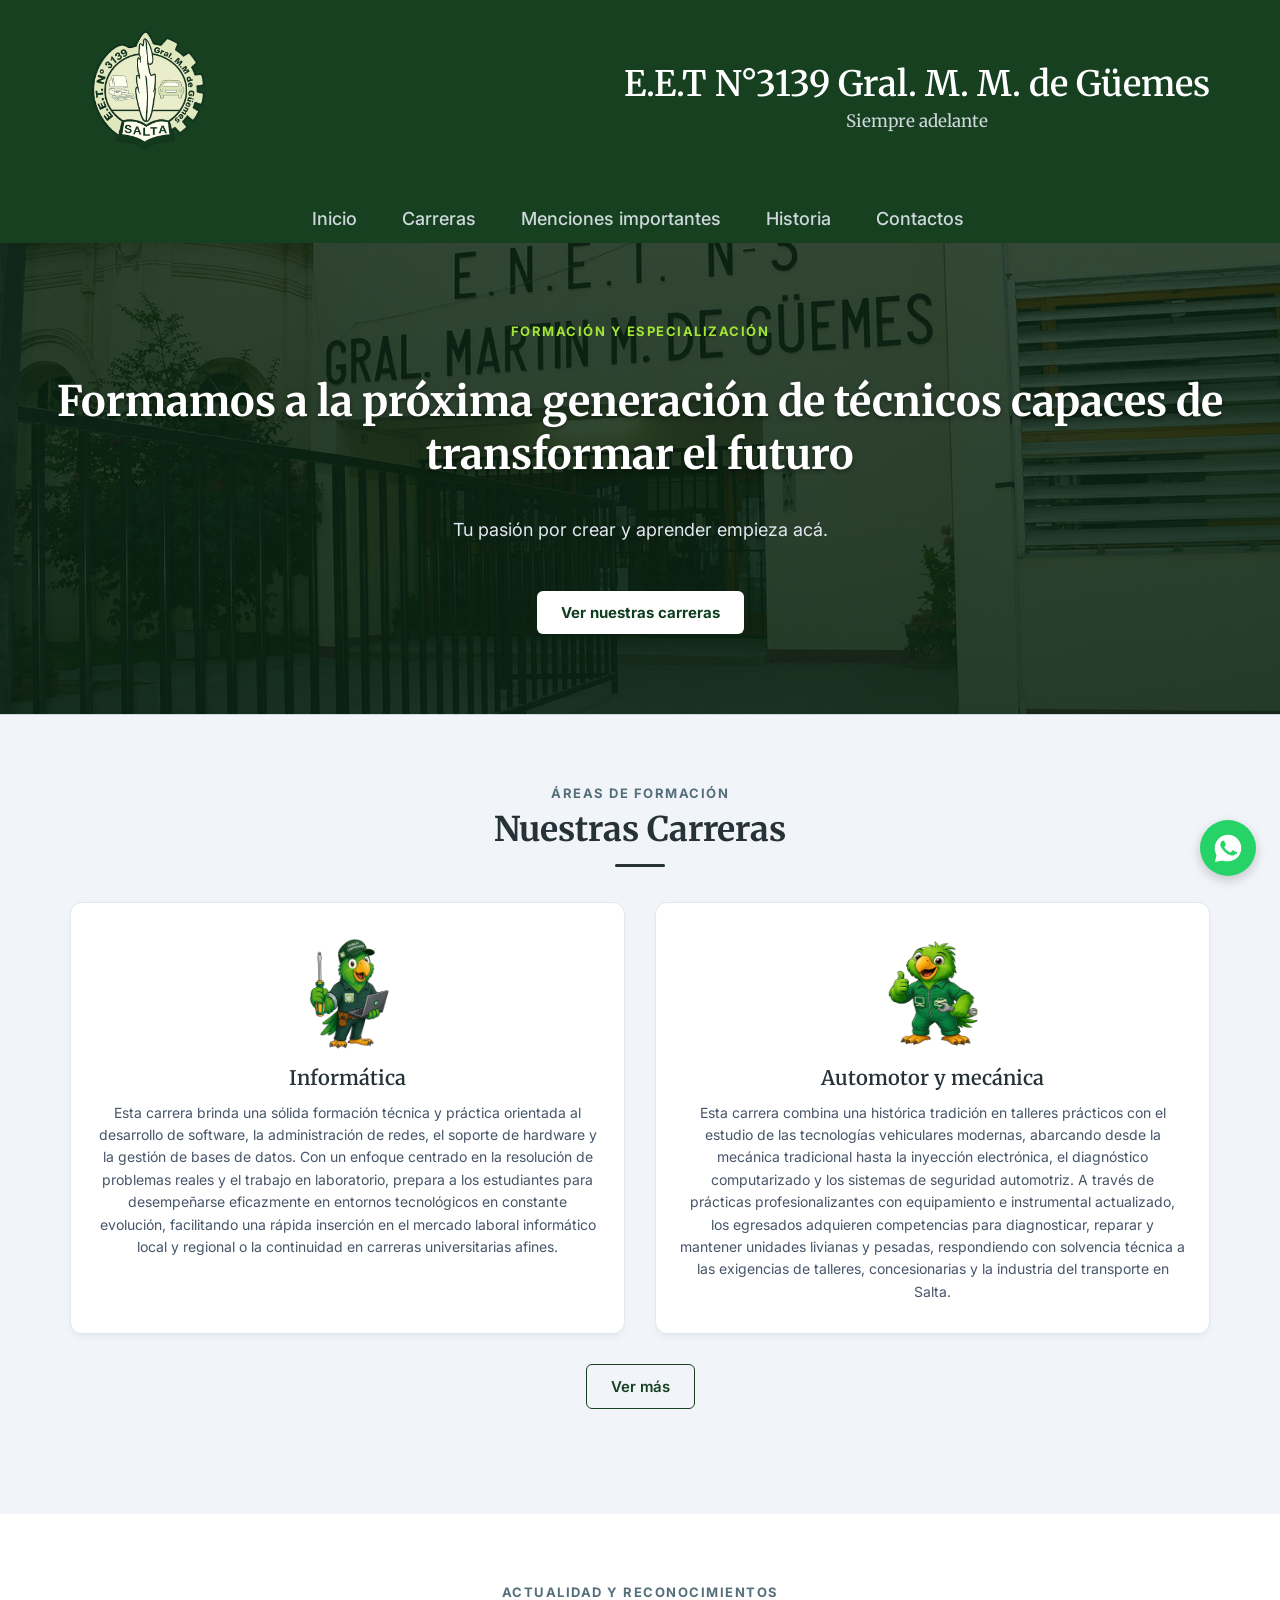
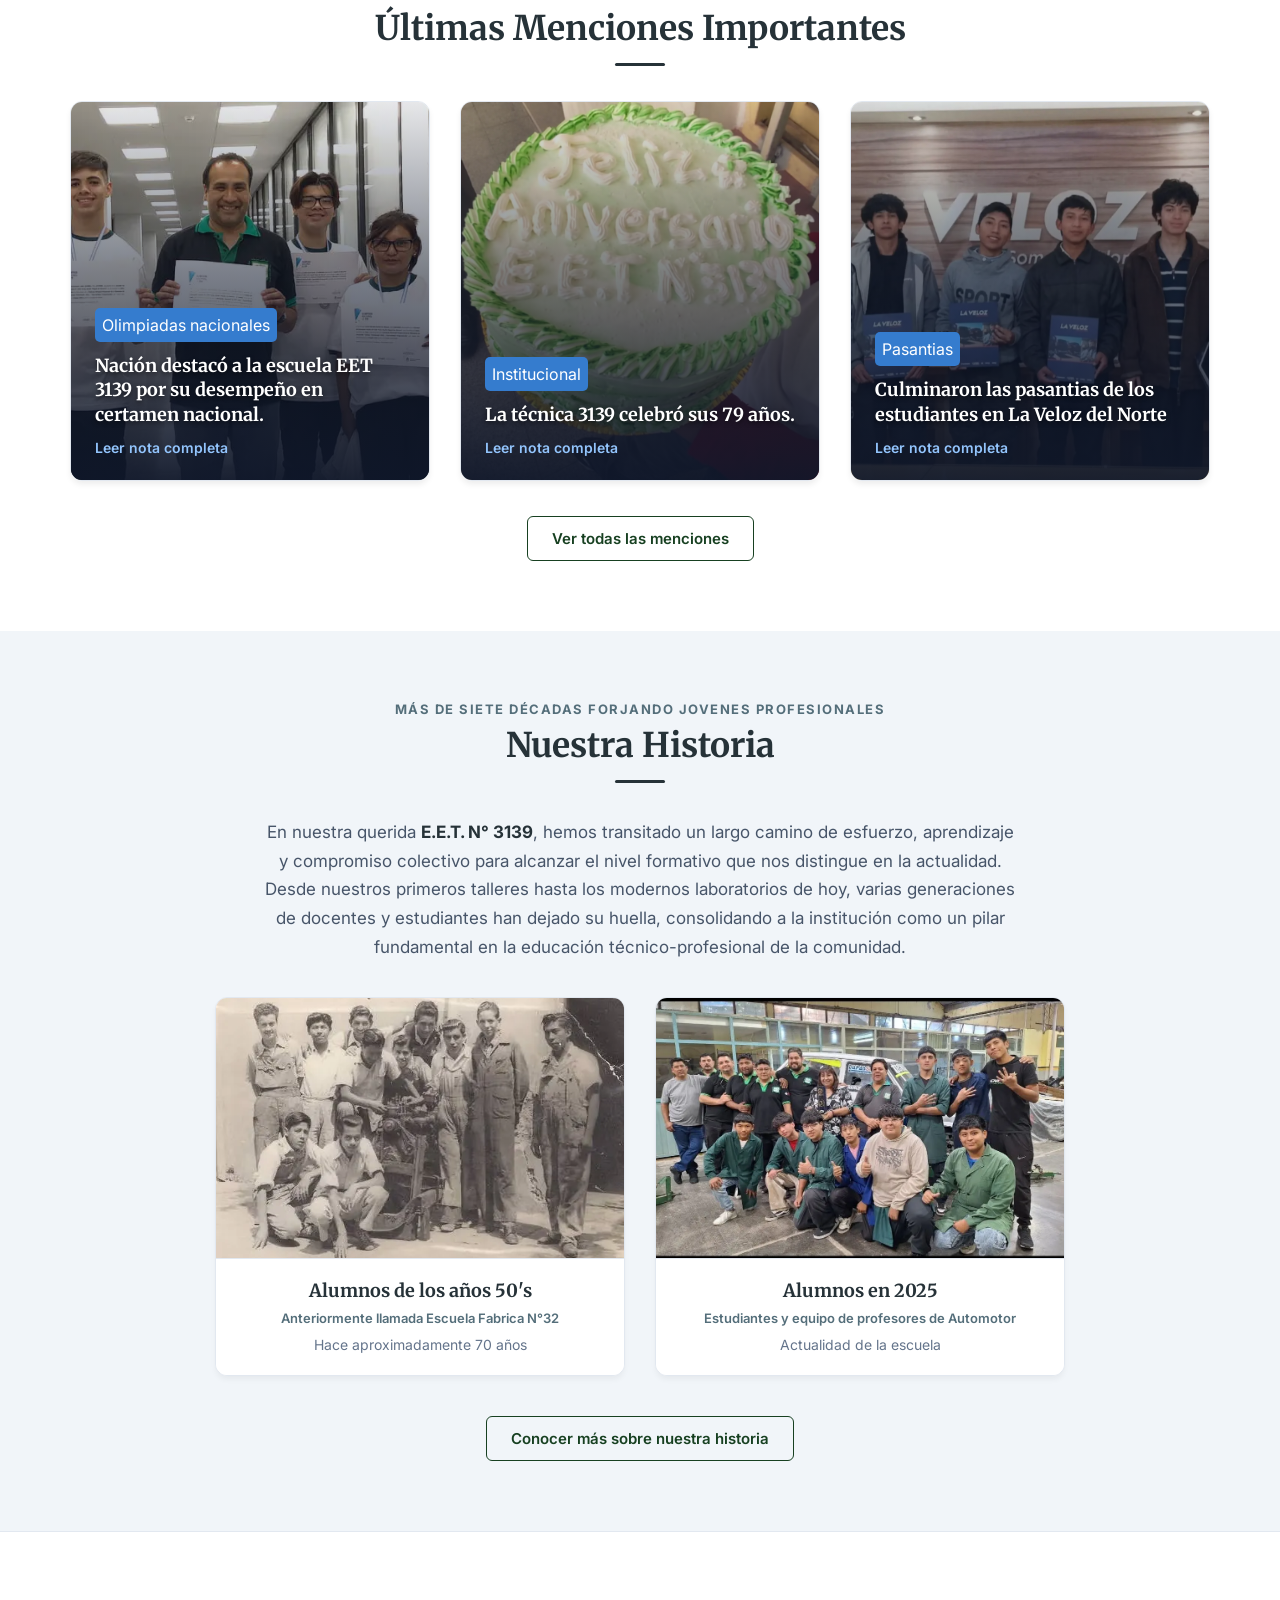
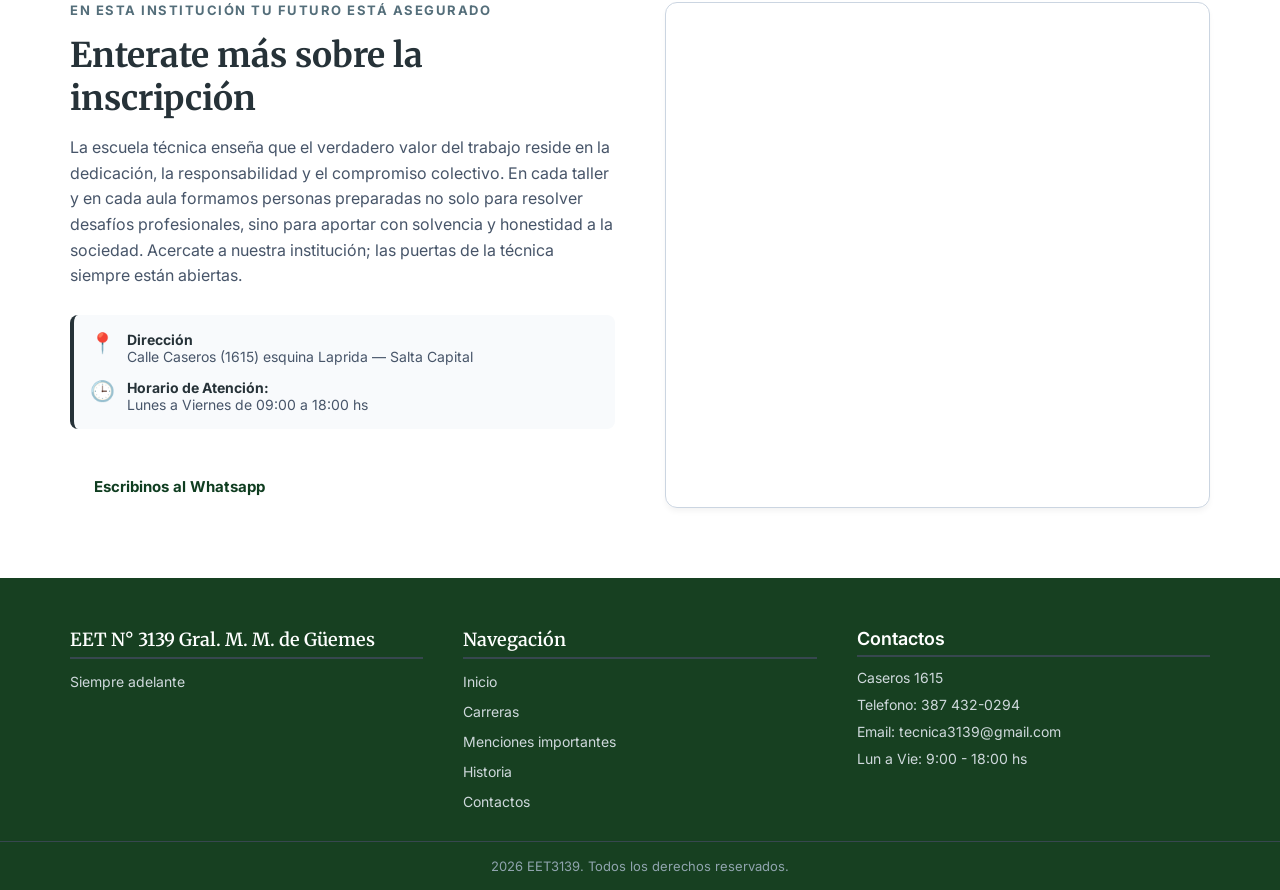
==== commit f8e81f90: "Index terminado" ====
--- a/index.html
+++ b/index.html
@@ -49,7 +49,7 @@
                     <p class="hero-description">Tu pasión por crear y aprender empieza acá.</p>
                     <!--Botones de accion-->
                     <div class="hero-actions">
-                        <a href="#contacto" class="btn btn-primary">Ver nuestras especialidades</a>
+                        <a href="#contacto" class="btn btn-primary">Ver nuestras carreras</a>
                     </div>
                 </div>
             </div>
@@ -59,20 +59,24 @@
             <div class="section-container">
                 <div class="section-header">
                 <span class="section-subtitle">Áreas de Formación</span>
-                <h2 class="section-title">Nuestras Especialidades</h2>
+                <h2 class="section-title">Nuestras Carreras</h2>
                 <div class="title-divider"></div>
             </div>
                 <!-- Grilla con las áreas principales -->
                  <div class="services-grid">
                     <article class="service-card">
-                        <div class="service-icon">💻</div>
+                        <div class="service-icon">
+                            <img src="images/Index/informatica.webp" alt="InformáticaIcono">
+                        </div>
                         <h3 class="service-title">Informática</h3>
                         <p class="service-text">Esta carrera brinda una sólida formación técnica y práctica orientada al desarrollo de software, la administración de redes, el soporte de hardware y la gestión de bases de datos. Con un enfoque centrado en la resolución de problemas reales y el trabajo en laboratorio, prepara a los estudiantes para desempeñarse eficazmente en entornos tecnológicos en constante evolución, facilitando una rápida inserción en el mercado laboral informático local y regional o la continuidad en carreras universitarias afines.</p>
                     </article>
 
                     <article class="service-card">
-                        <div class="service-icon"> 👨‍🔧  👩‍🔧</div>
-                        <h3 class="service-title">Automotor y mecanica</h3>
+                        <div class="service-icon">
+                            <img src="images/Index/automotor.webp" alt="AutomotorIcon">
+                        </div>
+                        <h3 class="service-title">Automotor y mecánica</h3>
                         <p class="service-text">Esta carrera combina una histórica tradición en talleres prácticos con el estudio de las tecnologías vehiculares modernas, abarcando desde la mecánica tradicional hasta la inyección electrónica, el diagnóstico computarizado y los sistemas de seguridad automotriz. A través de prácticas profesionalizantes con equipamiento e instrumental actualizado, los egresados adquieren competencias para diagnosticar, reparar y mantener unidades livianas y pesadas, respondiendo con solvencia técnica a las exigencias de talleres, concesionarias y la industria del transporte en Salta.</p>
                     </article>
                 <!--Botón a la pagina especializacion-->
@@ -87,14 +91,14 @@
             <!-- Encabezado de sección unificado -->
             <div class="section-header">
                 <span class="section-subtitle">Actualidad y Reconocimientos</span>
-                <h2 class="section-title">Ultimas Menciones Importantes</h2>
+                <h2 class="section-title">Últimas Menciones Importantes</h2>
                 <div class="title-divider"></div>
             </div>
             <!-- Grilla de Tarjetas -->
             <div class="mentions-grid">
                 <!-- Tarjeta 1 -->
                 <article class="mention-card">
-                    <img src="images/Index/noticia1.jpg" alt="Noticia" class="card-image">
+                    <img src="images/Index/noticia1.webp" alt="Noticia" class="card-image">
                     <span class="card-badge">Olimpiadas nacionales</span>
                     <h3 class="card-title">Nación destacó a la escuela EET 3139 por su desempeño en certamen nacional.</h3>
                     <a href="menciones.html" class="card-link">Leer nota completa</a>
@@ -104,7 +108,7 @@
                 <article class="mention-card">
                     <span class="card-badge">Institucional</span>
                     <h3 class="card-title">La técnica 3139 celebró sus 79 años.</h3>
-                    <img src="images/Index/Noticia2.jpeg" alt="Noticia" class="card-image">
+                    <img src="images/Index/Noticia2.webp" alt="Noticia" class="card-image">
                     <a href="menciones.html" class="card-link">Leer nota completa</a>
                 </article>
 
@@ -112,7 +116,7 @@
                 <article class="mention-card">
                     <span class="card-badge">Pasantias</span>
                     <h3 class="card-title">Culminaron las pasantias de los estudiantes en La Veloz del Norte</h3>
-                    <img src="images/Index/noticia3.jpg" alt="Noticia" class="card-image">
+                    <img src="images/Index/noticia3.webp" alt="Noticia" class="card-image">
                     <a href="menciones.html" class="card-link">Leer nota completa </a>
                 </article>
 
@@ -120,7 +124,7 @@
 
             <!-- Botón que conducirá a la página de Menciones completa -->
             <div class="section-cta-center">
-                <a href="menciones.html" class="btn btn-secondary">Ver más menciones nuestras</a>
+                <a href="menciones.html" class="btn btn-secondary">Ver todas las menciones</a>
             </div>
 
         </div>
@@ -147,7 +151,7 @@
                 <!-- Antes -->
                 <article class="team-card">
                     <div class="team-image-placeholder">
-                        <img src="images/Index/historia1.jpeg" alt="Historia">
+                        <img src="images/Index/historia1.webp" alt="Historia">
                     </div>
                     <div class="team-info">
                         <h3 class="team-name">Alumnos de los años 50's</h3>
@@ -161,7 +165,7 @@
                 <!-- Actualidad -->
                 <article class="team-card">
                     <div class="team-image-placeholder">
-                        <img src="images/Index/historia2.jpg" alt="Historia">
+                        <img src="images/Index/historia2.webp" alt="Historia">
                         
                     </div>
                     <div class="team-info">
--- a/css/style.css
+++ b/css/style.css
@@ -169,8 +169,12 @@
 /* Sección Hero */
 .hero {
     width: 100%;
-    background: linear-gradient(135deg, #f0f4f8 0%, #e2e8f0 100%);
-    padding: 50px 20px;
+    background: 
+        linear-gradient(rgba(10, 36, 18, 0.82), rgba(10, 36, 18, 0.88)),
+        url('../images/Index/Portada1.webp') center/cover no-repeat;
+        
+    color: #ffffff;
+    padding: 70px 20px;
     border-bottom: 1px solid #cbd5e1;
 }
 
@@ -184,7 +188,7 @@
     flex-direction: column;
     align-items: center;
     text-align: center;
-    gap: 16px;
+    gap: 36px;
 }
 
 .hero-tagline {
@@ -192,20 +196,21 @@
     font-weight: 700;
     text-transform: uppercase;
     letter-spacing: 1.5px;
-    color: #455a64;
+    color: #a3e635;
 }
 
 .hero-title {
     font-size: 26px;
     font-weight: 700;
     line-height: 1.25;
-    color: var(--color-text);
+    color: #ffffff;
+    text-shadow: 0 2px 4px rgba(0, 0, 0, 0.4);
 }
 
 .hero-description {
     font-size: 15px;
     line-height: 1.6;
-    color: #37474f;
+    color: #e2e8f0;
     max-width: 600px;
 }
 
@@ -236,12 +241,14 @@
 
 /* Botón primario */
 .btn-primary {
-    background-color: var(--color-primary);
-    color: var(--color-white);
+    background-color: #ffffff;
+    color: #0f3d20;
+    font-weight: 700;
+    border: none;
 }
 
 .btn-primary:hover {
-    background-color: #1a2327;
+    background-color: #e2e8f0;
 }
 
 .btn-secondary {
@@ -324,9 +331,10 @@
     box-shadow: 0 10px 15px -3px rgba(0, 0, 0, 0.1);
 }
 
-.service-icon {
-    font-size: 36px;
-    margin-bottom: 4px;
+.service-icon img {
+    width: 100px;
+    height: 120px;
+    display: block;
 }
 
 .service-title {
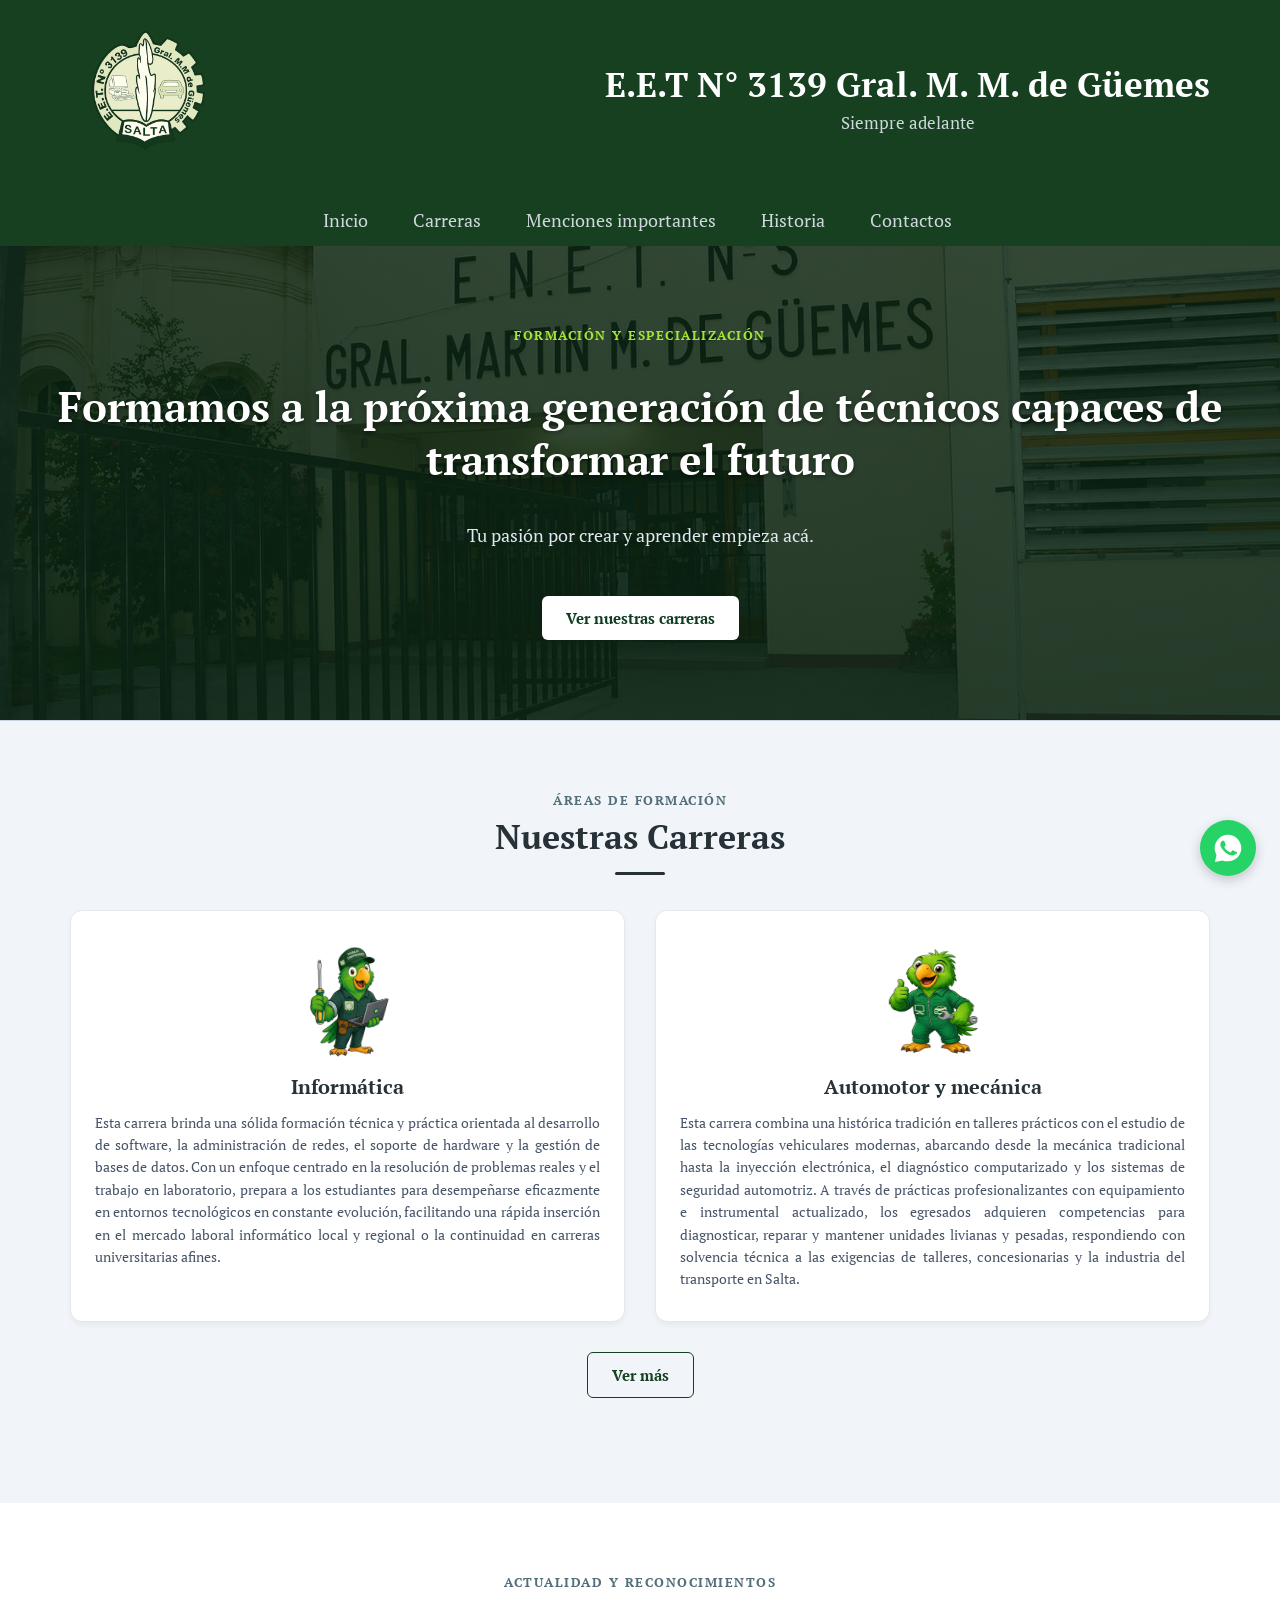
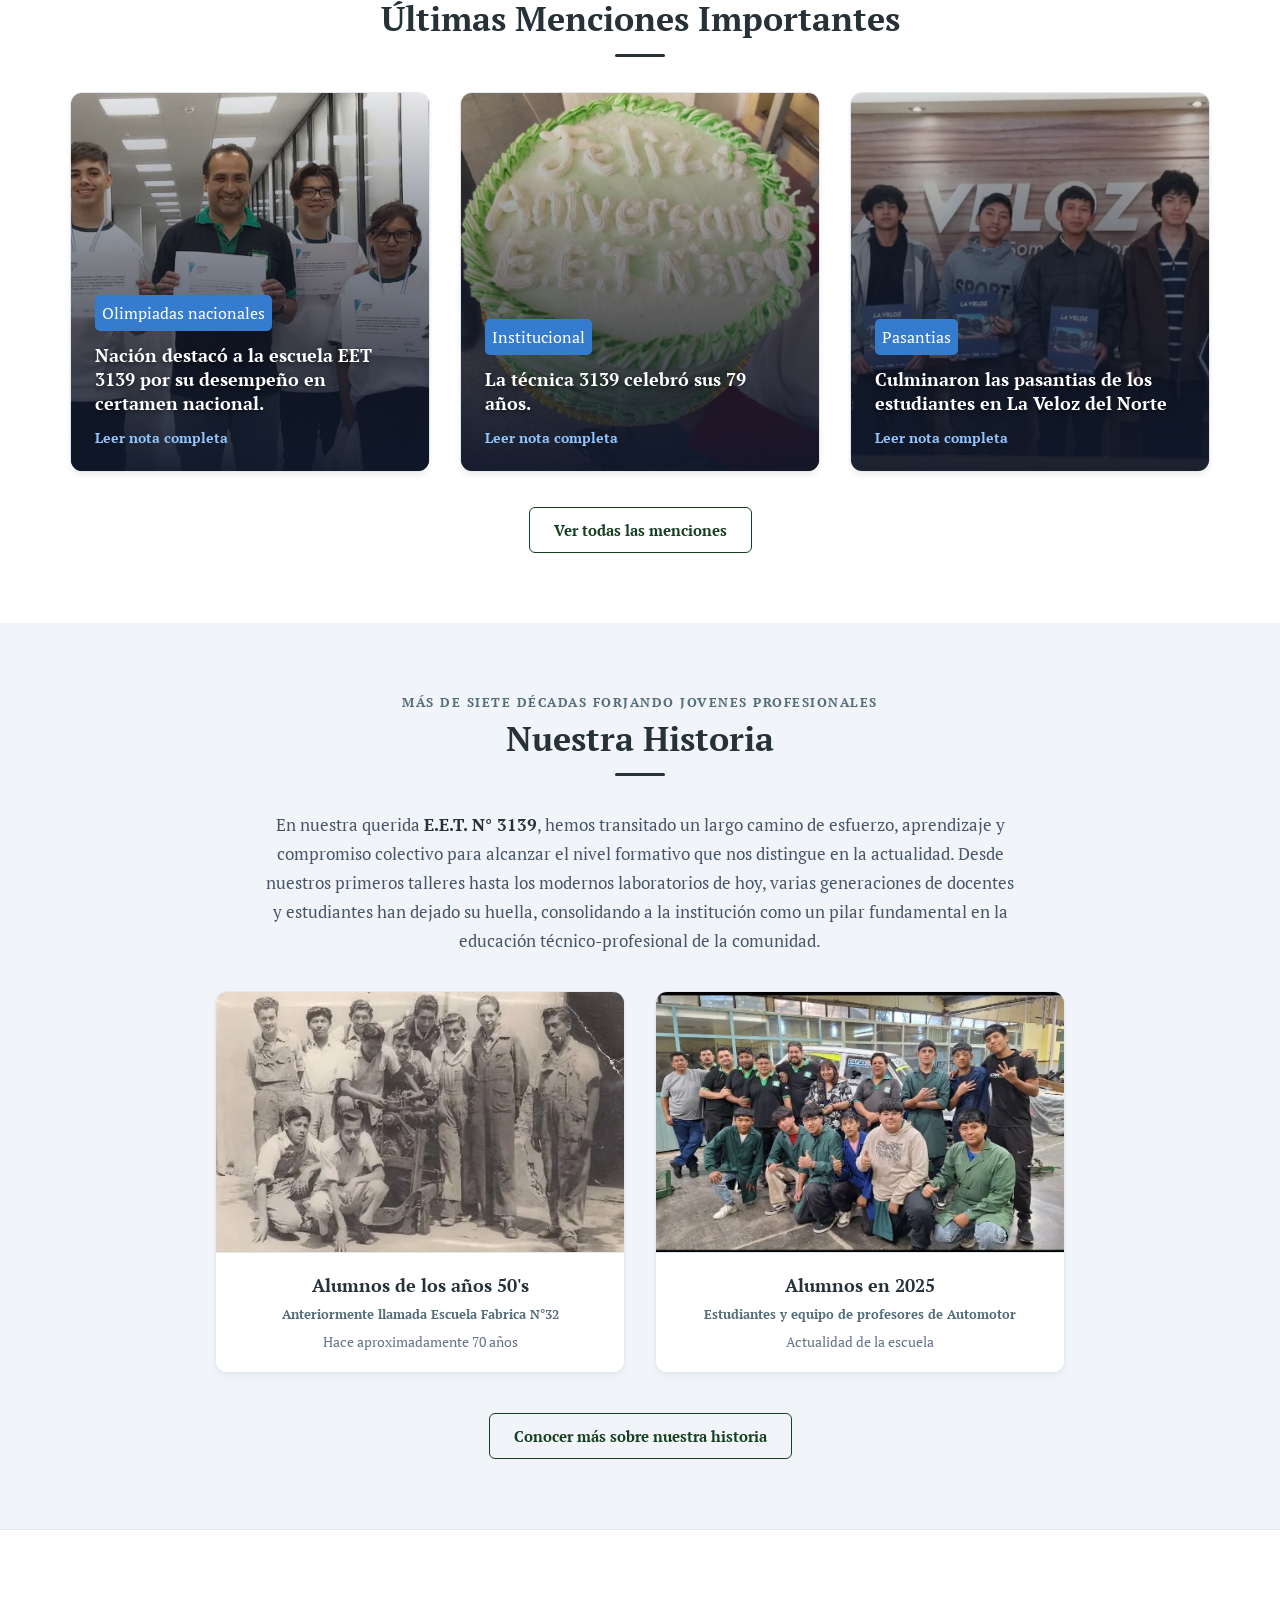
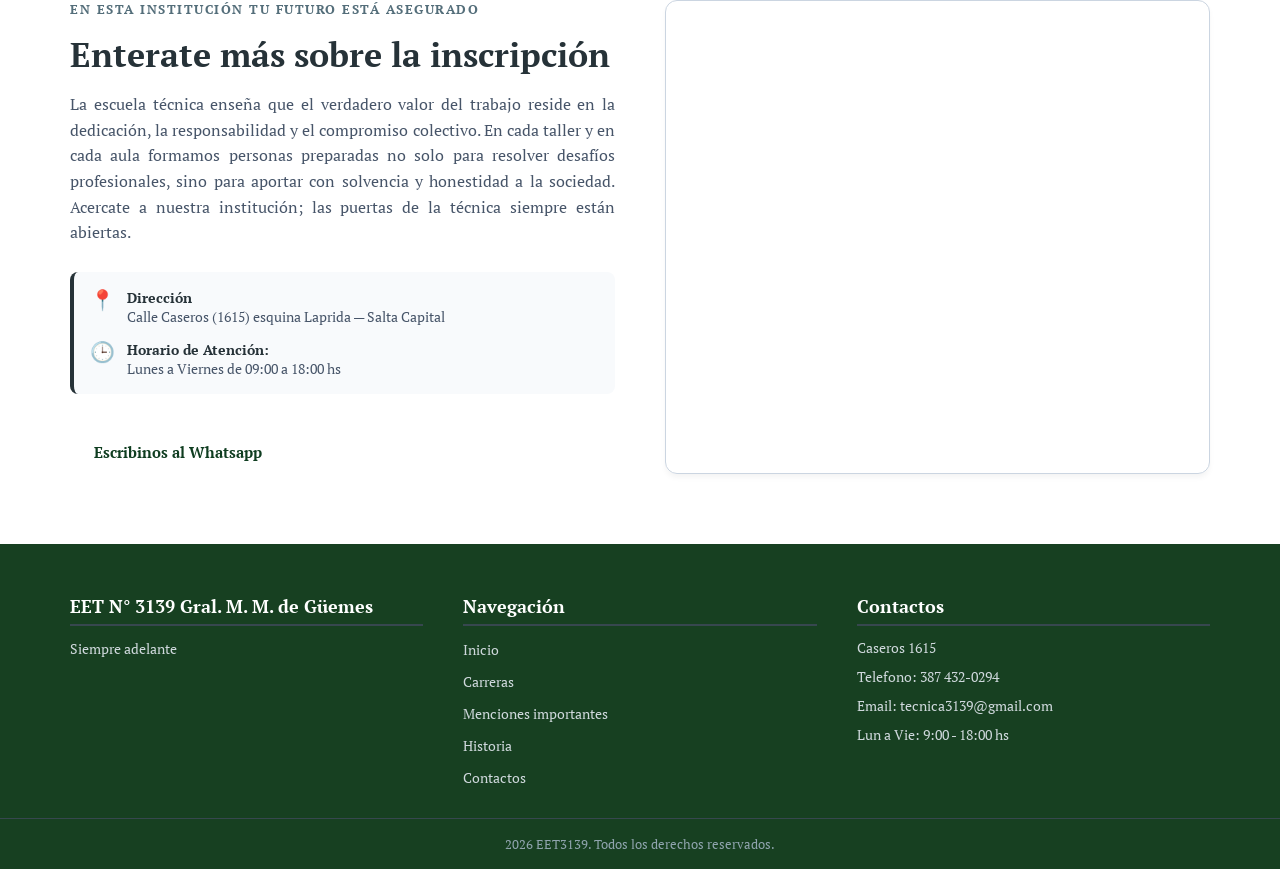
==== commit 5e7a44fe: "Cambiando fuentes" ====
--- a/index.html
+++ b/index.html
@@ -5,7 +5,7 @@
     <meta name="viewport" content="width=device-width, initial-scale=1.0">
     <link rel="preconnect" href="https://fonts.googleapis.com">
     <link rel="preconnect" href="https://fonts.gstatic.com" crossorigin>
-    <link href="https://fonts.googleapis.com/css2?family=Inter:wght@400;500;600&family=Merriweather:wght@400;700&display=swap" rel="stylesheet">
+    <link href="https://fonts.googleapis.com/css2?family=Enriqueta:wght@700&family=PT+Serif:ital,wght@0,400;0,700;1,400;1,700&display=swap" rel="stylesheet">
     <link rel="stylesheet" href="css/style.css">
     <title>Técnica 3</title>
 </head>
@@ -16,7 +16,7 @@
             <div class="logo-container">
                 <img src="images/LogoOficial.png" alt="Logo">
                 <div class="titles">
-                    <h1>E.E.T N°3139 Gral. M. M. de Güemes</h1>
+                    <h1>E.E.T N° 3139 Gral. M. M. de Güemes</h1>
                     <h2>Siempre adelante</h2>
                 </div>
             </div>
--- a/css/style.css
+++ b/css/style.css
@@ -13,8 +13,8 @@
     --color-primary-light: #263238ab;
     --color-bg-header: #959595;
     --color-white: #ffffff;
-    --font-heading: 'Merriweather', Georgia, serif;       /* Para h1, h2, h3 y títulos */
-    --font-body: 'Inter', system-ui, -apple-system, sans-serif; /* Para párrafos, enlaces y botones */
+    --font-heading: "PT Serif", serif;       /* Para h1, h2, h3 y títulos */
+    --font-body: "PT Serif", serif; /* Para párrafos, enlaces y botones */
 }
 html {
   scroll-behavior: smooth;
@@ -345,6 +345,7 @@
 
 .service-text {
     font-size: 14px;
+    text-align: justify;
     color: #475569;
     line-height: 1.6;
 }
@@ -573,6 +574,7 @@
 
 .closing-desc {
     font-size: 15px;
+    text-align: justify;
     line-height: 1.6;
     color: #475569;
 }
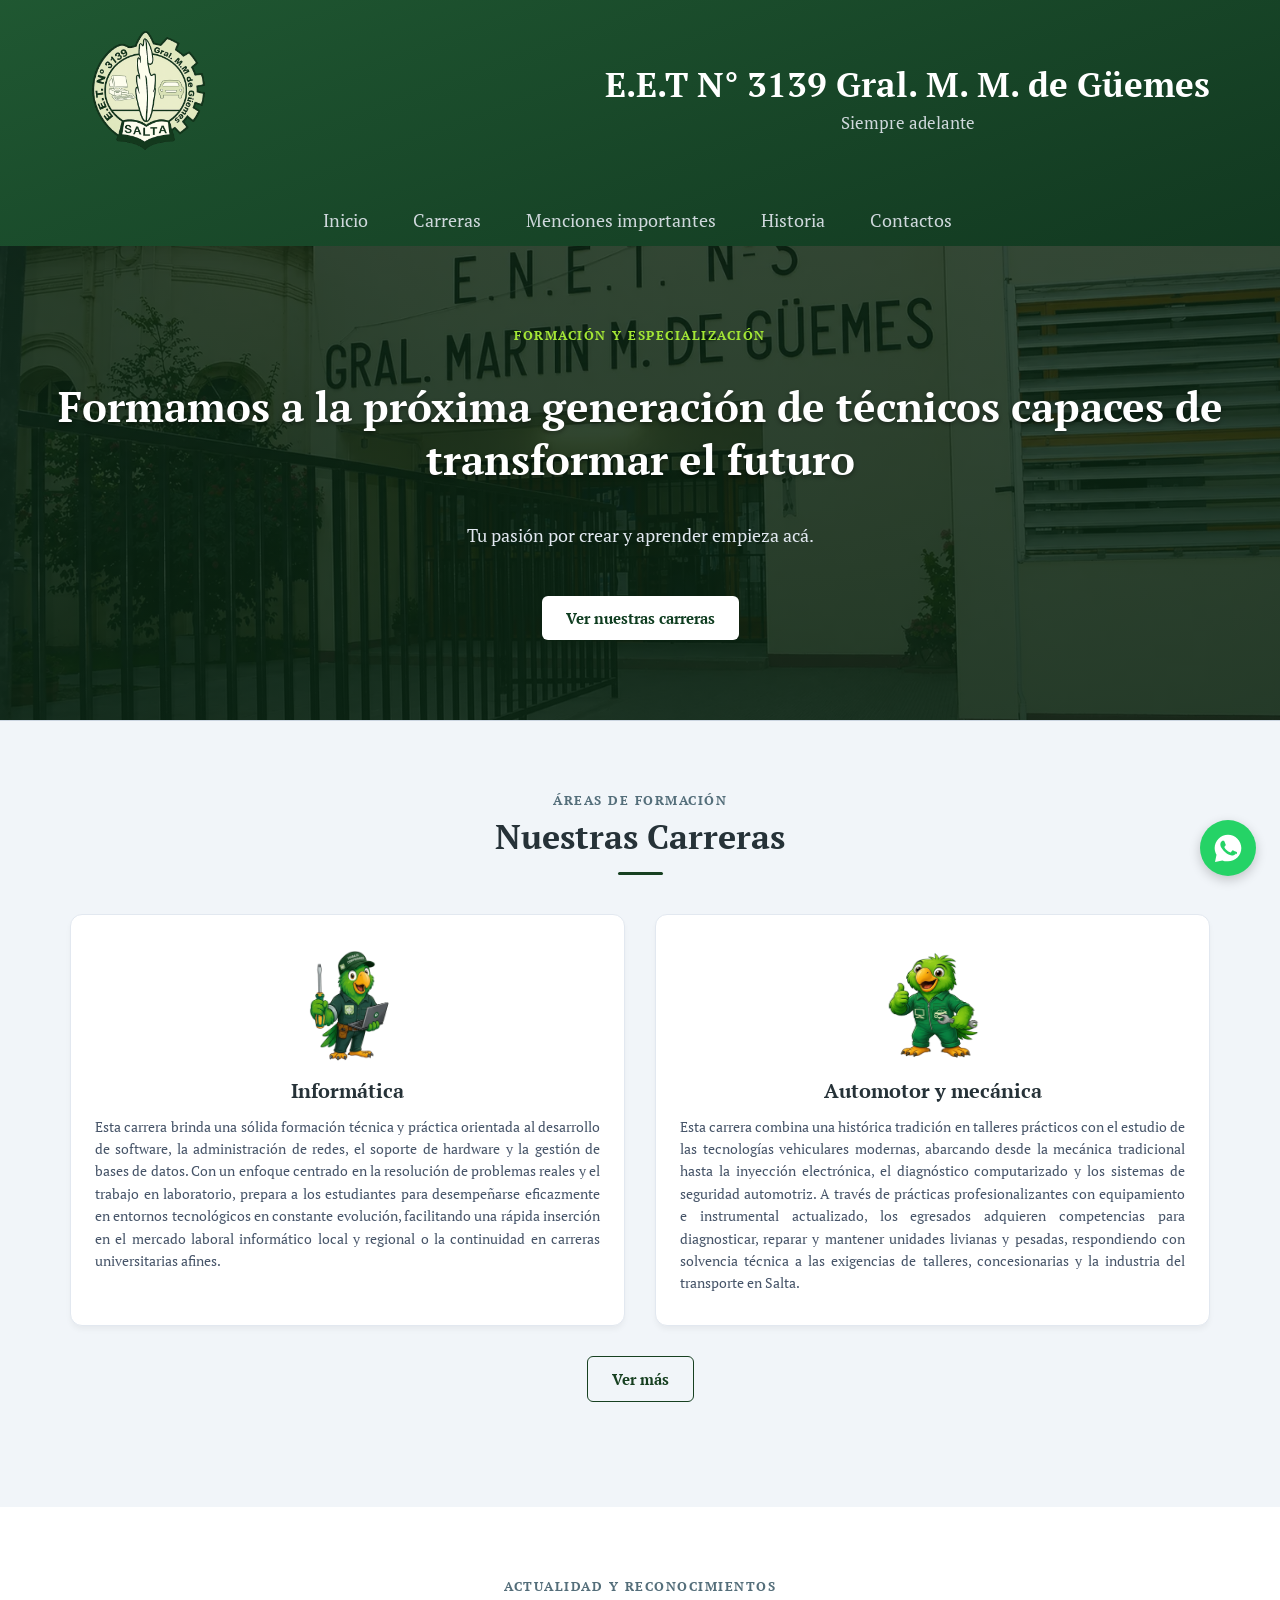
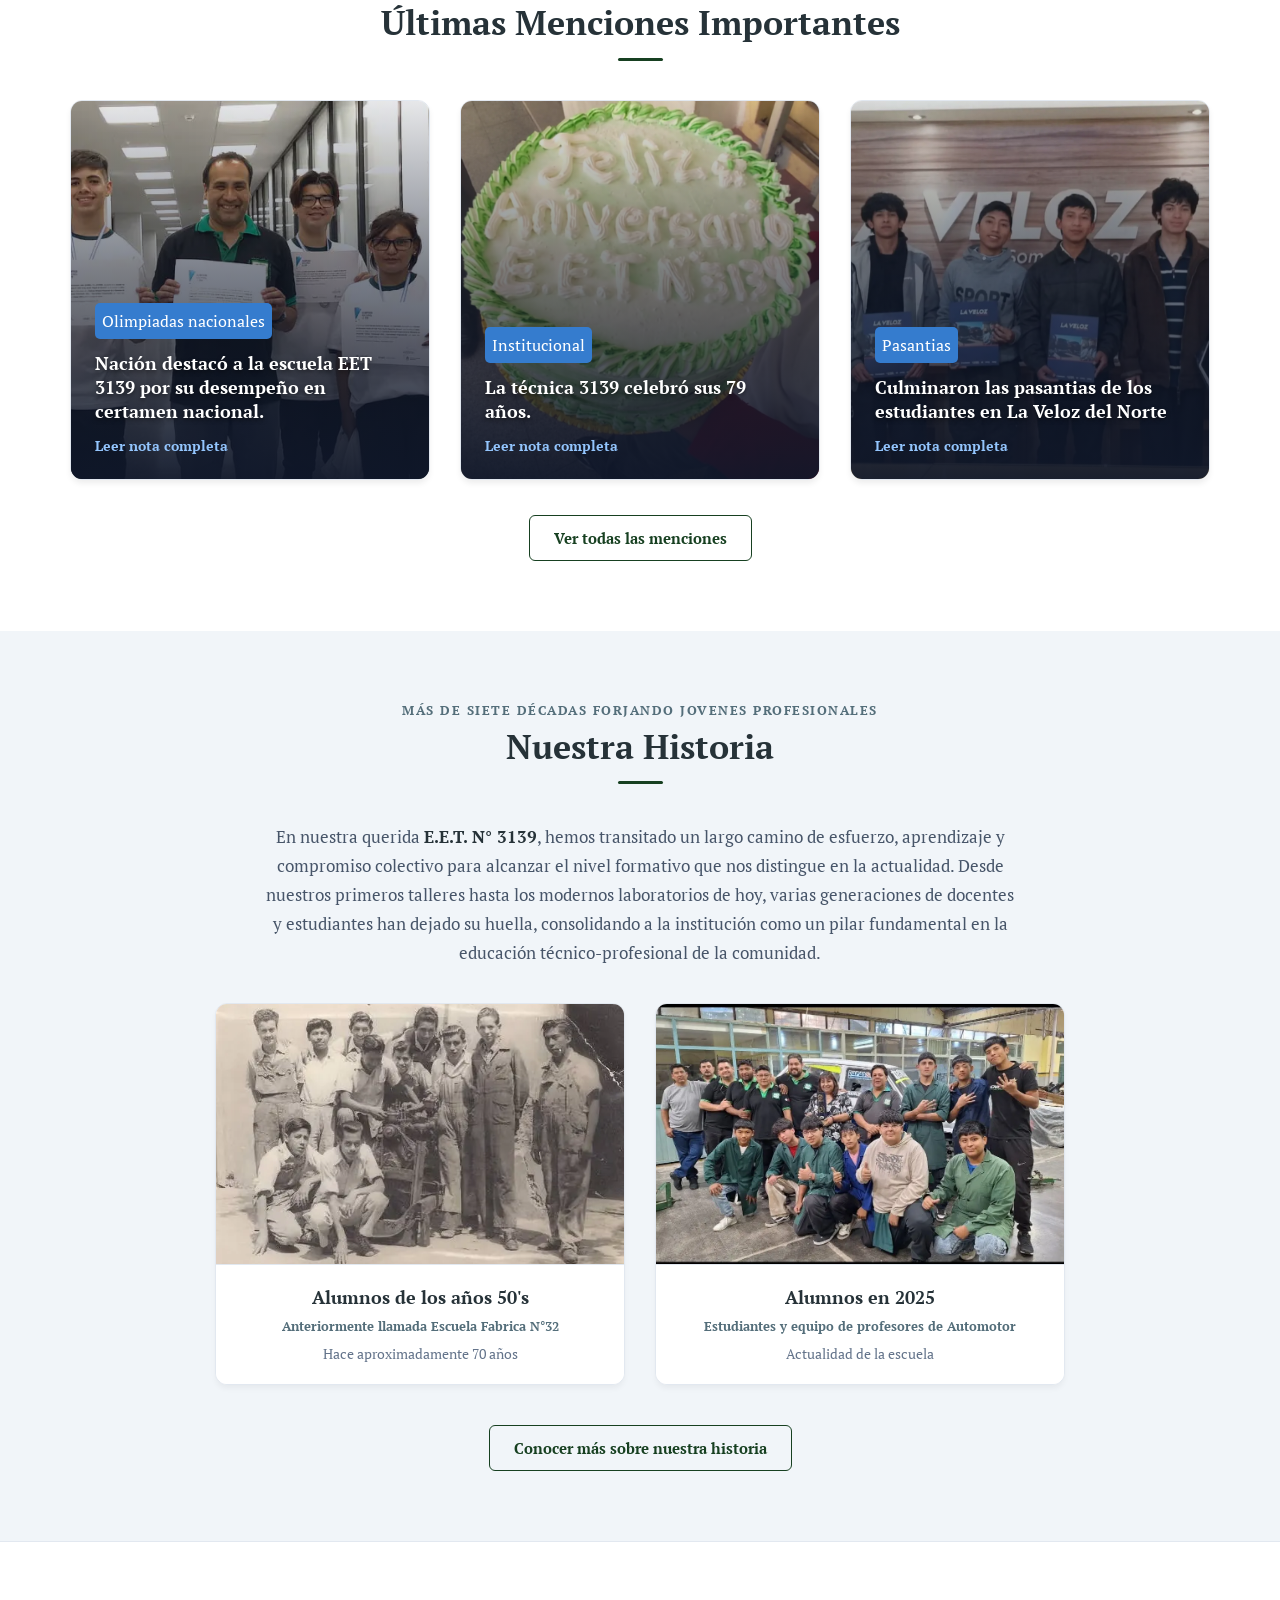
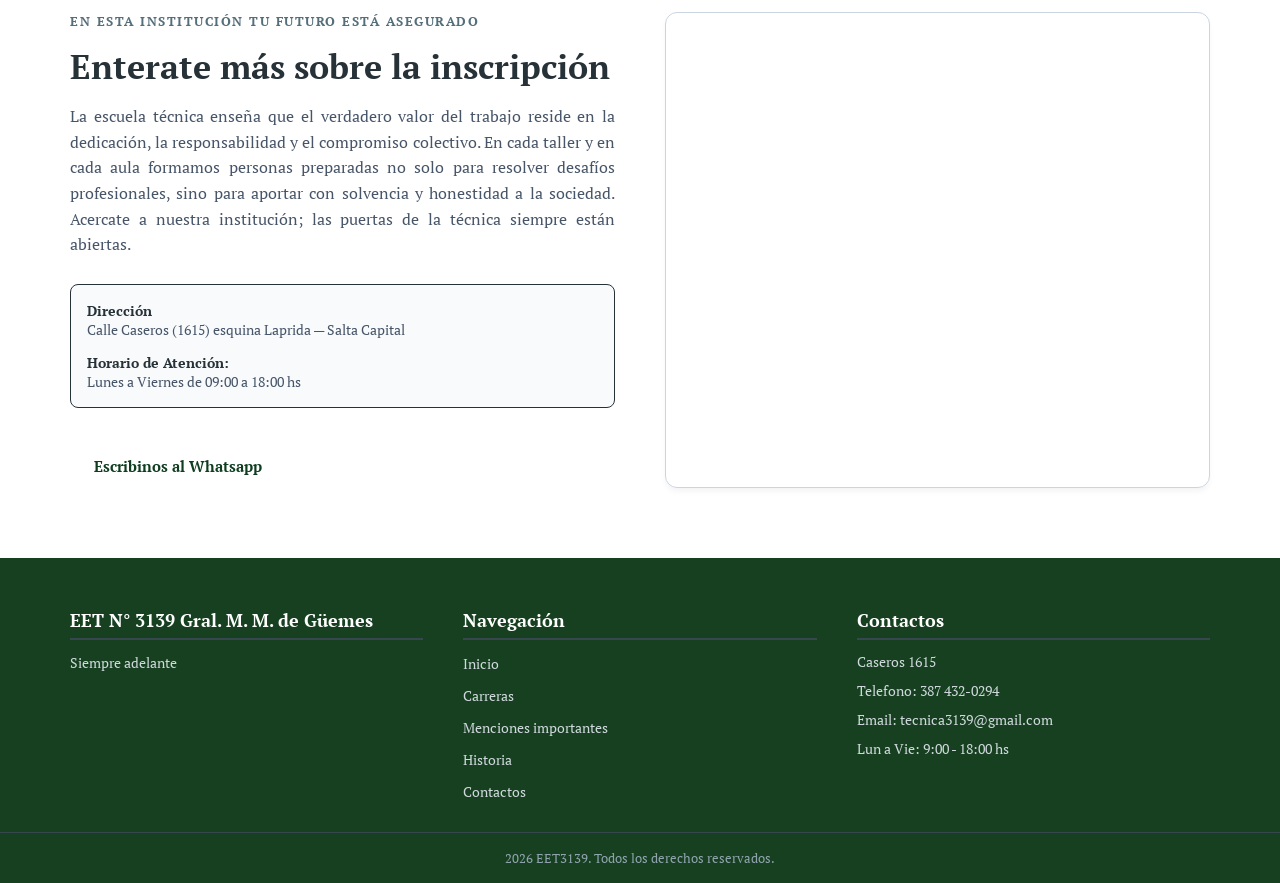
==== commit 06f36bca: "Sección carreras terminada" ====
--- a/index.html
+++ b/index.html
@@ -49,13 +49,13 @@
                     <p class="hero-description">Tu pasión por crear y aprender empieza acá.</p>
                     <!--Botones de accion-->
                     <div class="hero-actions">
-                        <a href="#contacto" class="btn btn-primary">Ver nuestras carreras</a>
+                        <a href="#carreras" class="btn btn-primary">Ver nuestras carreras</a>
                     </div>
                 </div>
             </div>
         </section>
         <!--Seccion de especializaciones-->
-        <section class="services-preview-section">
+        <section class="services-preview-section"  id="carreras">
             <div class="section-container">
                 <div class="section-header">
                 <span class="section-subtitle">Áreas de Formación</span>
@@ -201,14 +201,12 @@
                     <!-- Tarjetas de datos rápidos -->
                     <div class="closing-details">
                         <div class="detail-item">
-                            <span class="detail-icon">📍</span>
                             <div>
                                 <strong>Dirección</strong>
                                 <p>Calle Caseros (1615) esquina Laprida — Salta Capital</p>
                             </div>
                         </div>
                         <div class="detail-item">
-                            <span class="detail-icon">🕒</span>
                             <div>
                                 <strong>Horario de Atención:</strong>
                                 <p>Lunes a Viernes de 09:00 a 18:00 hs</p>
@@ -253,11 +251,11 @@
             <div class="footer-col">
                 <h3 class="footer-title">Navegación</h3>
                 <ul class="footer-links">
-                    <li><a href="">Inicio</a></li>
-                    <li><a href="">Carreras</a></li>
-                    <li><a href="">Menciones importantes</a></li>
-                    <li><a href="">Historia</a></li>
-                    <li><a href="">Contactos</a></li>
+                    <li><a href="index.html">Inicio</a></li>
+                    <li><a href="carreras.html">Carreras</a></li>
+                    <li><a href="menciones.html">Menciones importantes</a></li>
+                    <li><a href="historia.html">Historia</a></li>
+                    <li><a href="contacto.html">Contactos</a></li>
                 </ul>
             </div>
             <!--Columna 3-->
--- a/css/style.css
+++ b/css/style.css
@@ -40,7 +40,8 @@
 
 .main-header {
     width: 100%;
-    background-color: var(--color-primary);
+    /*background-color: var(--color-primary);*/
+    background: linear-gradient(340deg, rgba(10, 50, 25, .97), rgba(24, 82, 43, .97));*/
 }
 
 /* PARTE SUPERIOR */
@@ -587,19 +588,13 @@
     padding: 16px;
     background-color: #f8fafc;
     border-radius: 8px;
-    border-left: 4px solid var(--color-text);
+    border: 1px solid var(--color-text);
 }
 
 .detail-item {
     display: flex;
     align-items: flex-start;
     gap: 12px;
-}
-
-.detail-icon {
-    font-size: 20px;
-    line-height: 1;
-    margin-top: 2px;
 }
 
 .detail-item strong {
@@ -738,6 +733,141 @@
     color: #90a4ae;
 }
 
+/*Carreras*/
+.page-hero {
+    width: 100%;
+    background-color: #f8fafc;
+    border-bottom: 1px solid #e2e8f0;
+    padding: 50px 20px 45px;
+}
+
+.page-hero-container {
+    max-width: 820px;
+    margin: 0 auto;
+    display: flex;
+    flex-direction: column;
+    align-items: center;
+    text-align: center;
+    gap: 12px;
+}
+
+.page-subtitle {
+    font-size: 13px;
+    font-weight: 700;
+    text-transform: uppercase;
+    letter-spacing: 1.5px;
+    color: var(--color-primary);
+}
+
+.page-title {
+    font-size: 32px;
+    font-weight: 700;
+    color: var(--color-text);
+}
+
+.title-divider {
+    width: 45px;
+    height: 3px;
+    background-color: var(--color-primary);
+    border-radius: 2px;
+    margin-bottom: 4px;
+}
+
+.page-description {
+    font-size: 16px;
+    line-height: 1.6;
+    color: #64748b;
+    max-width: 650px;
+}
+
+/* Tarjeta sutil integrada para el Ciclo Básico */
+.ciclo-basico-box {
+    margin-top: 18px;
+    background-color: var(--color-white);
+    border: 1px solid #e2e8f0;
+    border-radius: 8px;
+    padding: 22px 26px;
+    text-align: left;
+    box-shadow: 0 4px 6px -1px rgba(0, 0, 0, 0.04);
+}
+
+.ciclo-basico-box h3 {
+    font-size: 18px;
+    color: var(--color-text);
+    margin-bottom: 10px;
+}
+.seccion-carreras {
+    width: 100%;
+    max-width: 1100px;
+    margin: 0 auto;
+    padding: 40px 20px;
+    display: flex;
+    flex-direction: column;
+    gap: 70px;
+    margin-bottom:40px;
+}
+
+.seccion-informatica,
+.seccion-automotor {
+    display: flex;
+    flex-direction: column;
+    gap: 50px;
+}
+
+.seccion-informatica {
+    border-bottom: 1px solid #e2e8f0;
+    padding-bottom: 60px;
+}
+
+/* Bloque individual de contenido */
+.bloque-carrera {
+    display: flex;
+    flex-direction: column;
+    gap: 24px;
+}
+
+.texto-carrera h2 {
+    font-size: 28px;
+    color: var(--color-primary);
+    margin-bottom: 16px;
+    position: relative;
+    padding-bottom: 8px;
+}
+
+.texto-carrera h2::after {
+    content: '';
+    position: absolute;
+    bottom: 0;
+    left: 0;
+    width: 45px;
+    height: 3px;
+    background-color: var(--color-primary);
+    border-radius: 2px;
+}
+
+.texto-carrera p {
+    font-size: 15px;
+    line-height: 1.7;
+    color: #475569;
+    text-align: justify;
+    margin-bottom: 14px;
+}
+
+.texto-carrera p:last-child {
+    margin-bottom: 0;
+}
+
+/* Imágenes */
+.bloque-carrera img {
+    width: 100%;
+    height: 250px;
+    object-fit: cover;
+    border-radius: 10px;
+    border: 1px solid #e2e8f0;
+    box-shadow: 0 4px 10px rgba(0, 0, 0, 0.06);
+}
+
+
 /* ==========================================================================
    DESKTOP / PANTALLAS GRANDES
    ========================================================================== */
@@ -901,4 +1031,59 @@
     .footer-col {
         flex: 1;
     }
+    .page-hero {
+        padding: 65px 30px 55px;
+    }
+
+    .page-title {
+        font-size: 40px;
+    }
+
+    .ciclo-basico-box {
+        padding: 26px 32px;
+    }
+
+    .ciclo-basico-box h3 {
+        font-size: 19px;
+    }
+
+    .ciclo-basico-box p {
+        font-size: 15px;
+    }
+    .bloque-carrera {
+        display: grid;
+        grid-template-columns: 1fr 1fr;
+        align-items: center;
+        gap: 45px;
+    }
+
+    .bloque-carrera img {
+        height: 290px;
+    }
+
+    /* En la clase parrafo-der-img-izq la imagen va en la columna 1 y el texto en la 2 */
+    .parrafo-der-img-izq img {
+        order: 1;
+    }
+
+    .parrafo-der-img-izq .texto-carrera {
+        order: 2;
+    }
+
+    /* En parrafo-izq-img-der el texto va en la columna 1 y la imagen en la 2 */
+    .parrafo-izq-img-der .texto-carrera {
+        order: 1;
+    }
+
+    .parrafo-izq-img-der img {
+        order: 2;
+    }
+
+    .texto-carrera h2 {
+        font-size: 34px;
+    }
+
+    .texto-carrera p {
+        font-size: 16px;
+    }
 }
